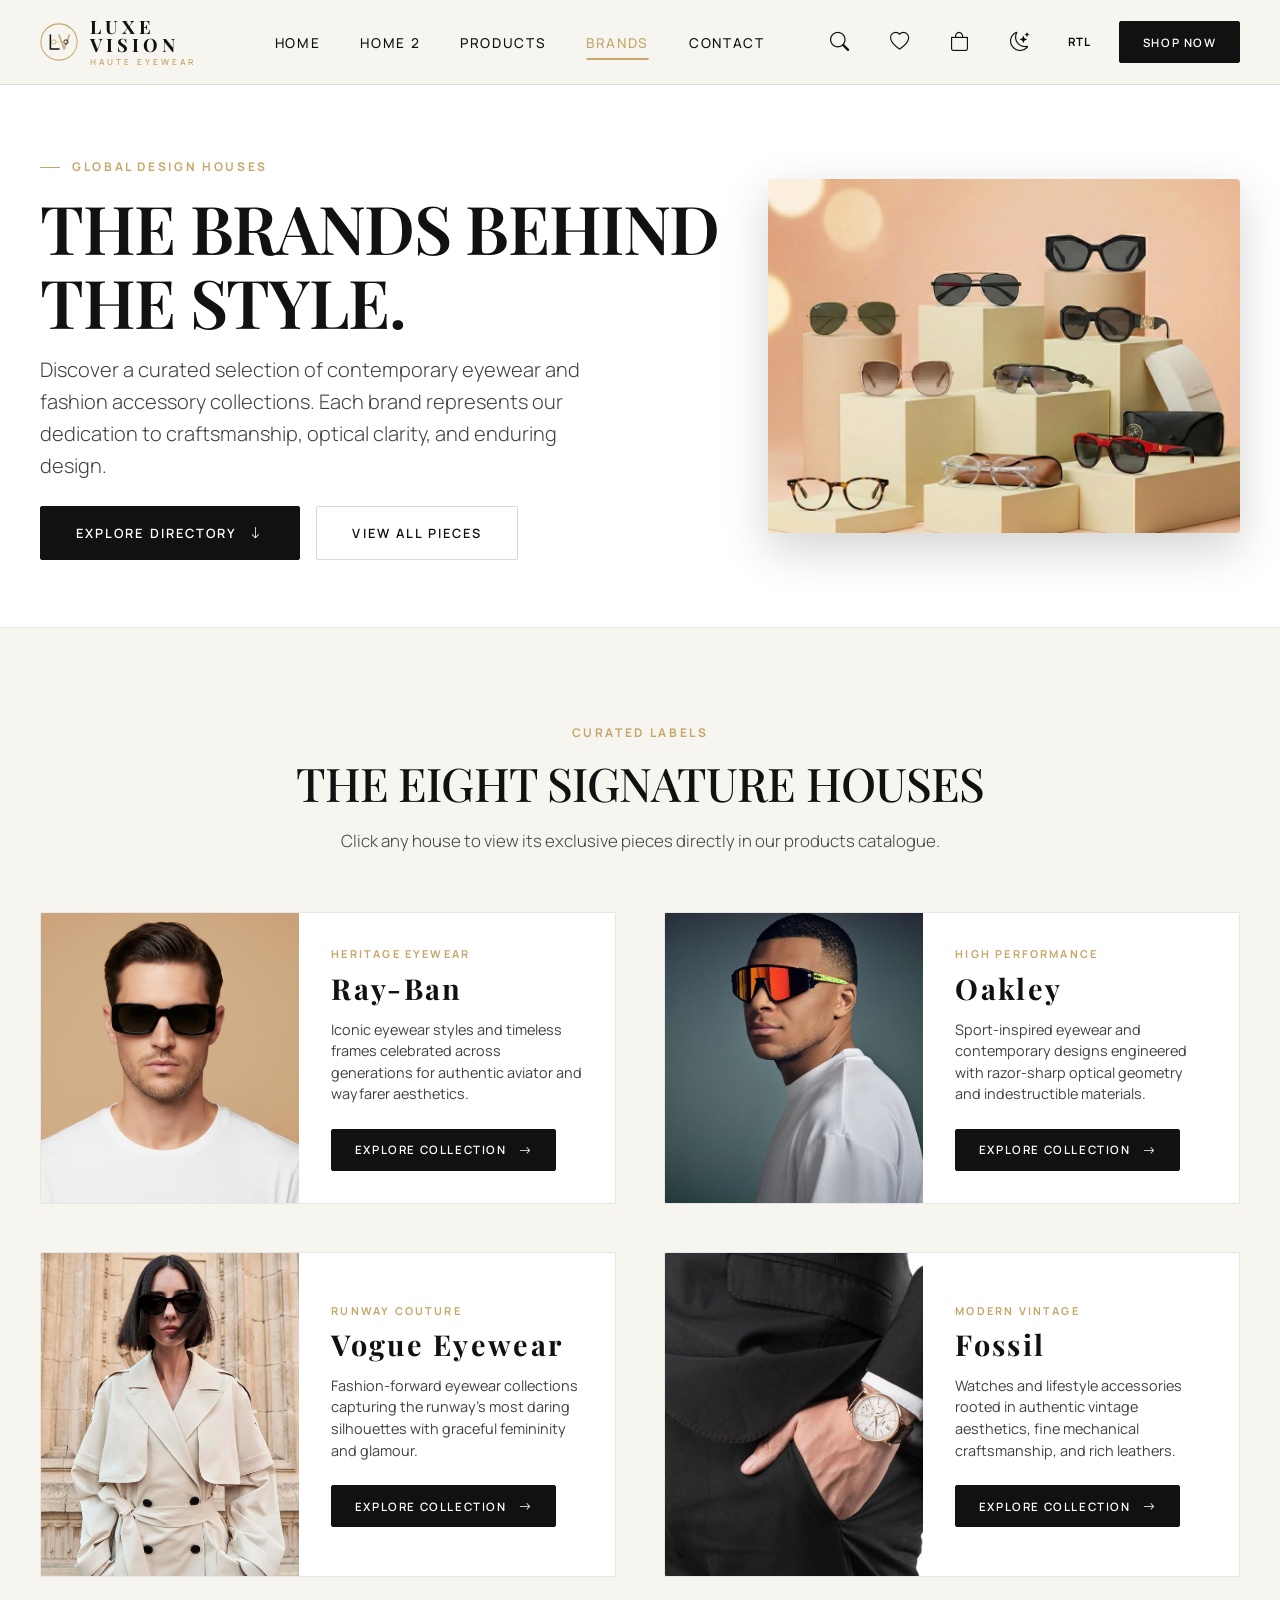
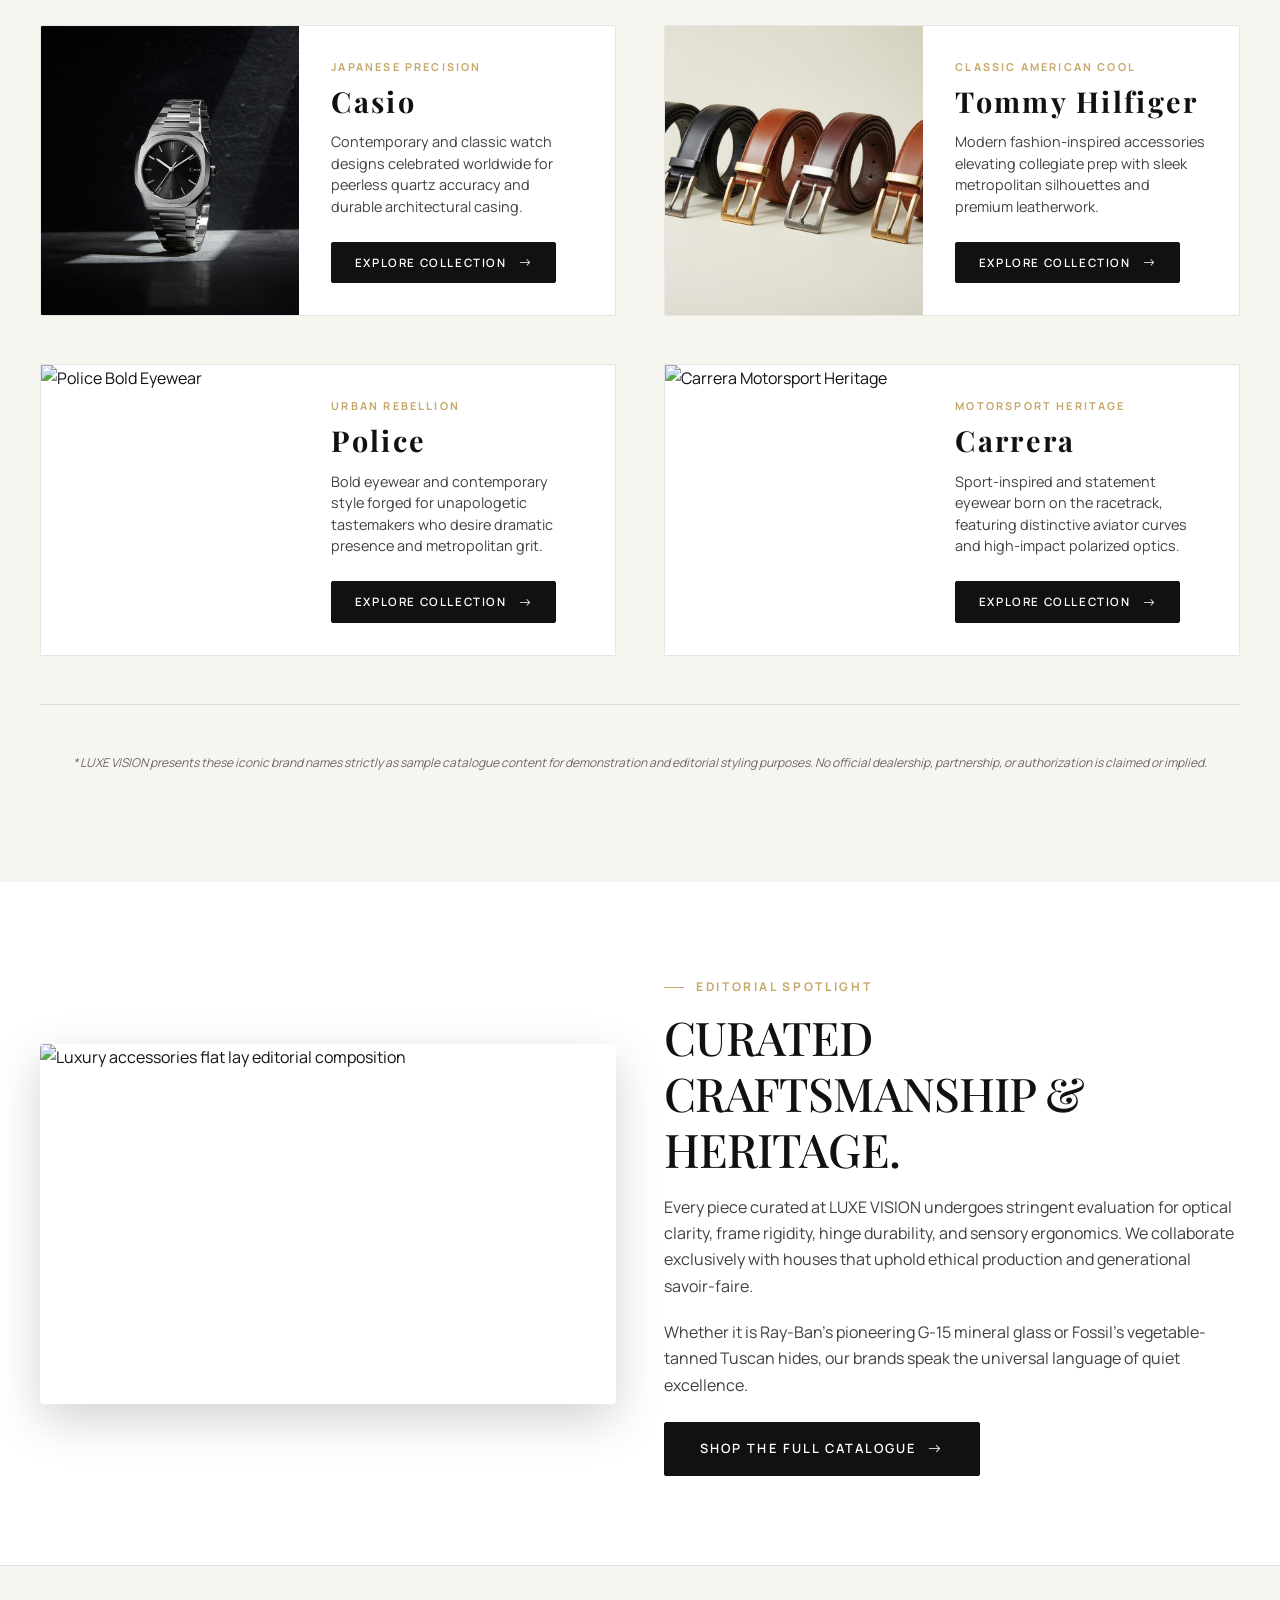
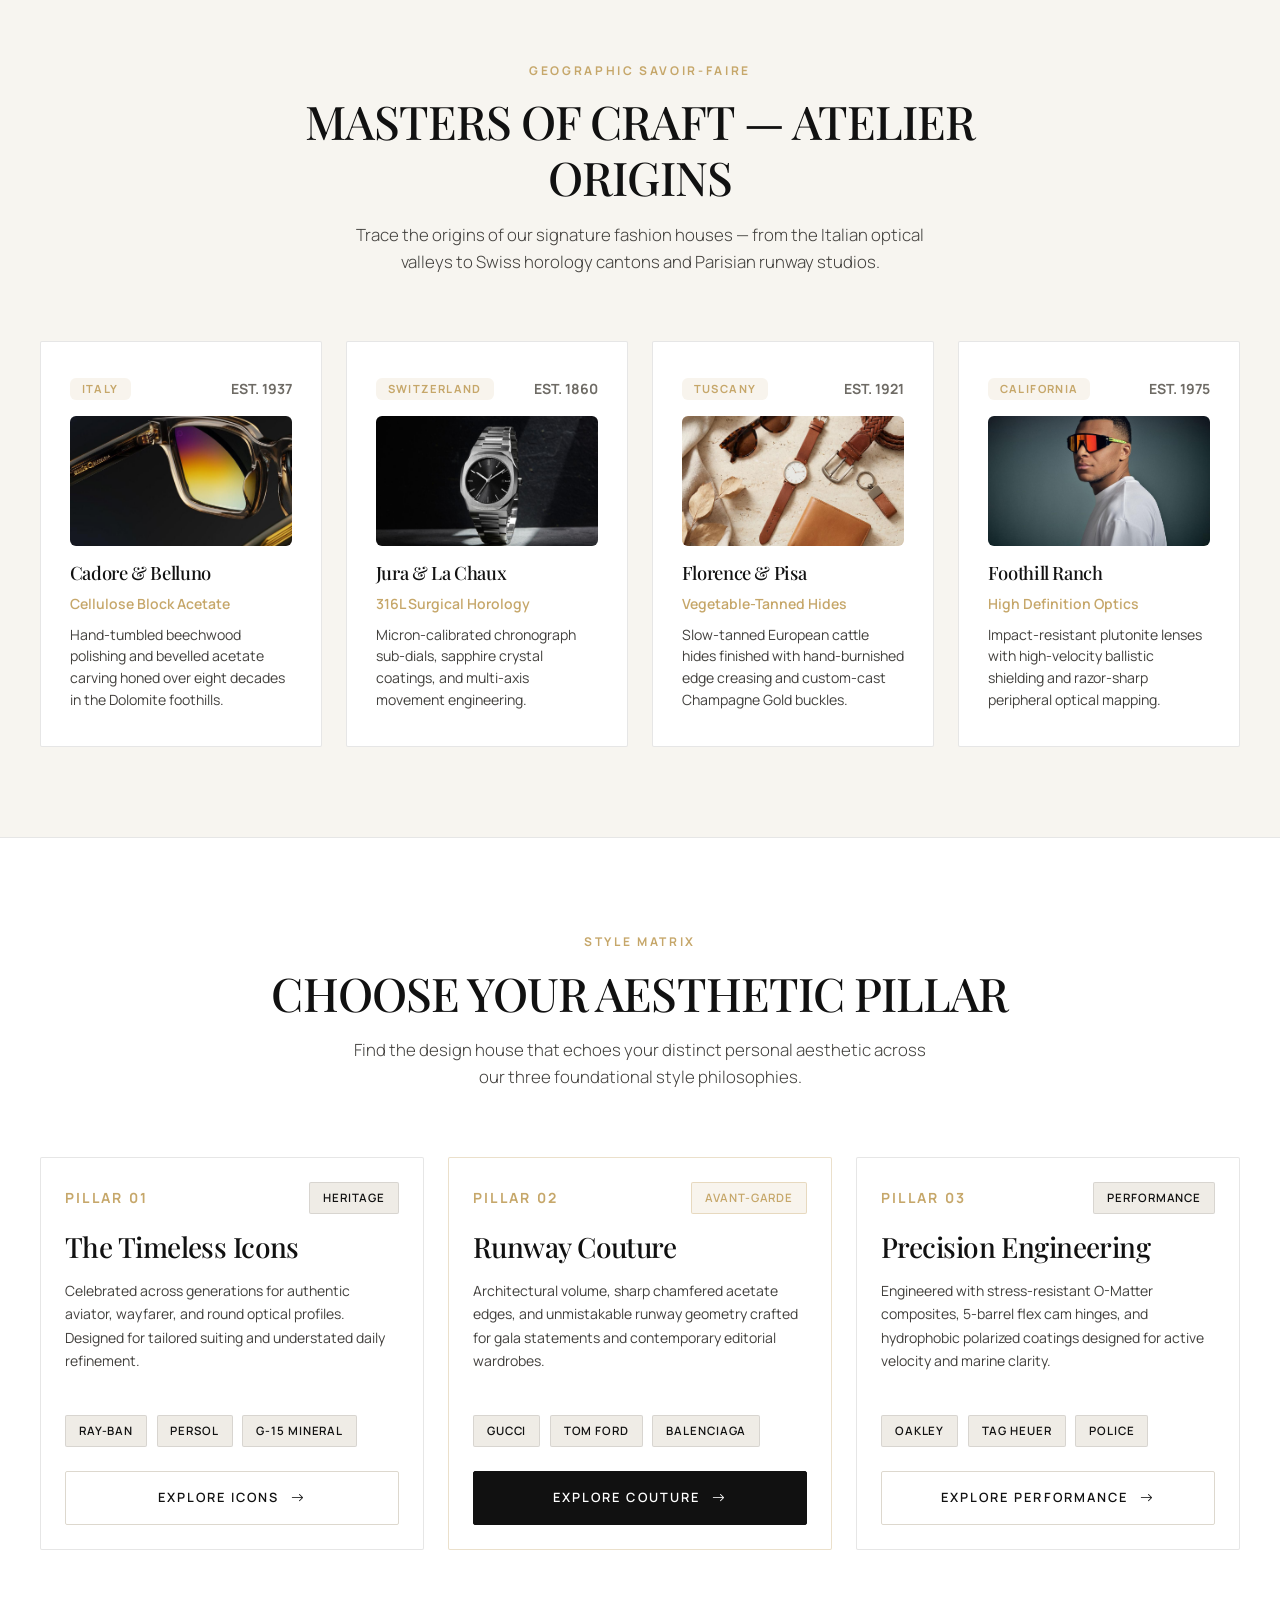
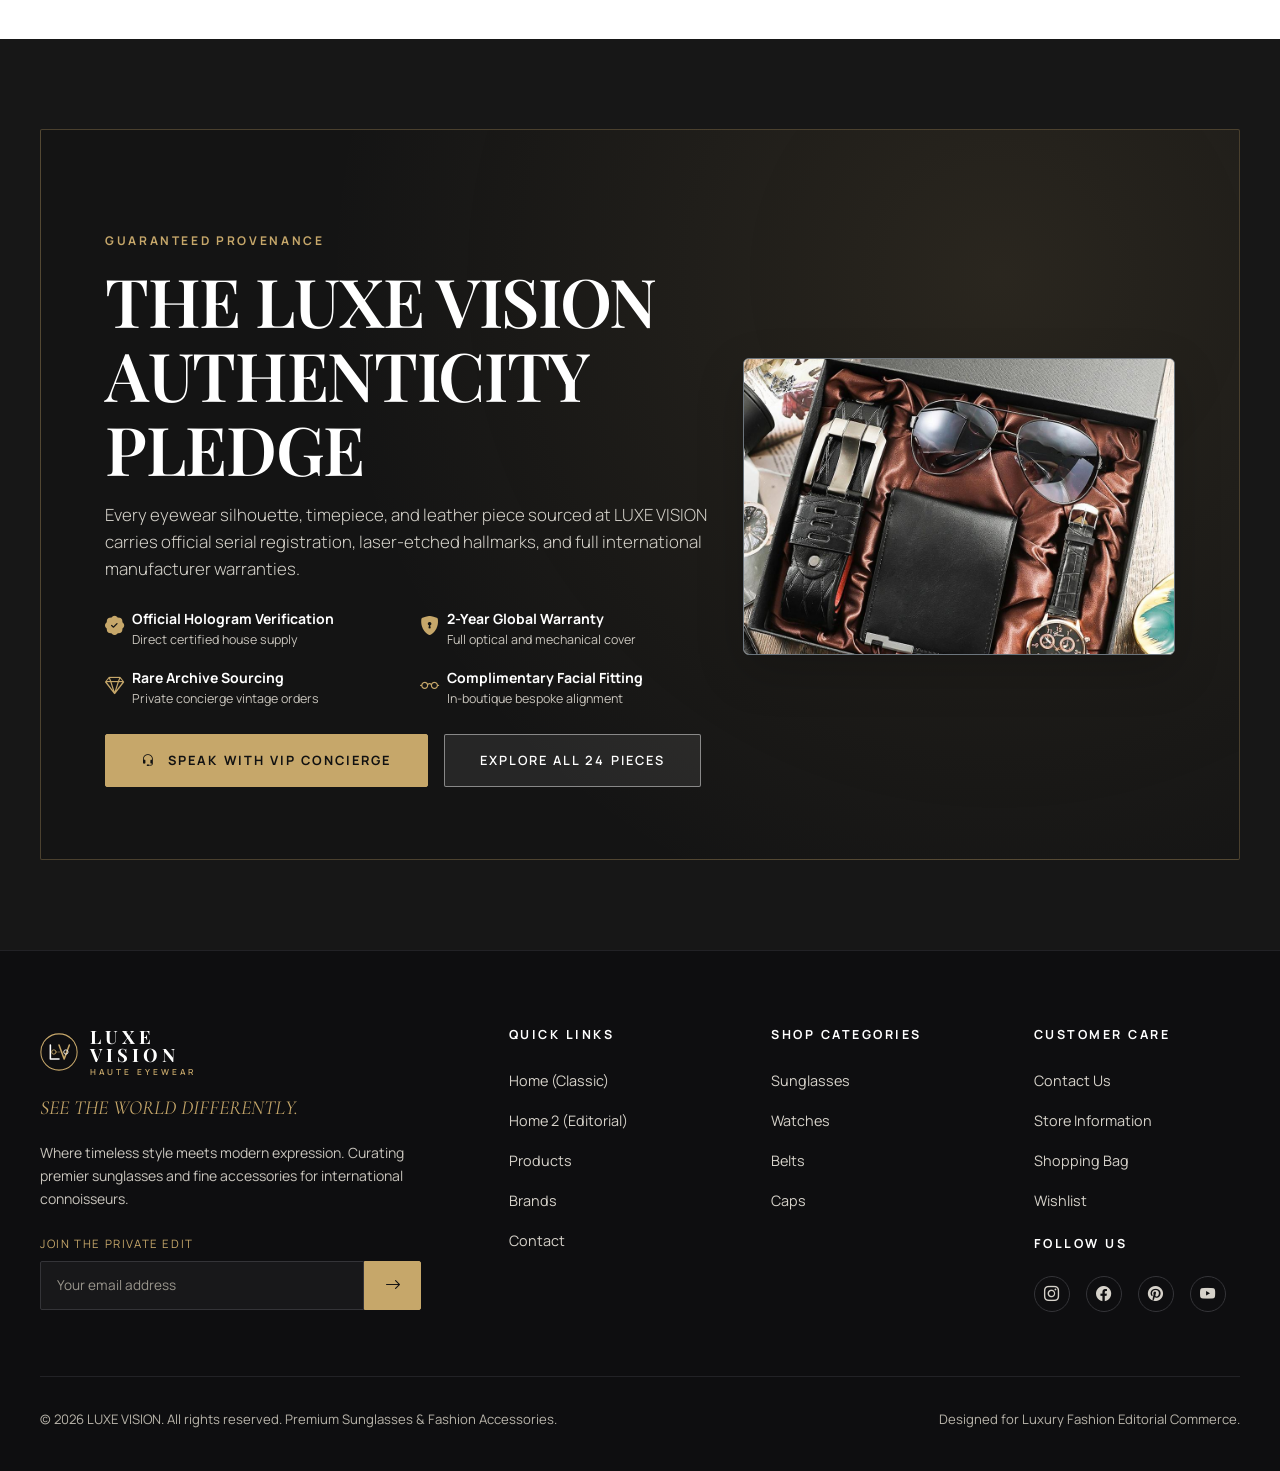
==== brands.html @ 17b4c420 "Initial commit: Luxe Vision Sunglasses & Fashion Accessories Store" ====
<!DOCTYPE html>
<html lang="en" data-theme="light">

<head>
  <meta charset="UTF-8">
  <meta name="viewport" content="width=device-width, initial-scale=1.0">
  <title>Explore Fashion Brands | Luxe Vision</title>
  <meta name="description"
    content="Discover the world's most prestigious eyewear and accessories labels: Ray-Ban, Oakley, Vogue Eyewear, Fossil, Casio, Tommy Hilfiger, Police, and Carrera.">

  <!-- Open Graph Metadata -->
  <meta property="og:title" content="Explore Fashion Brands | Luxe Vision">
  <meta property="og:description"
    content="Discover iconic fashion houses and boutique eyewear designers behind our curated collections.">
  <meta property="og:type" content="website">
  <meta property="og:image"
    content="https://images.unsplash.com/photo-1522335789203-aabd1fc54bc9?auto=format&fit=crop&w=1200&q=80">

  <!-- Bootstrap 5 CDN -->
  <link href="https://cdn.jsdelivr.net/npm/bootstrap@5.3.3/dist/css/bootstrap.min.css" rel="stylesheet">
  <!-- Bootstrap Icons CDN -->
  <link href="https://cdn.jsdelivr.net/npm/bootstrap-icons@1.11.3/font/bootstrap-icons.min.css" rel="stylesheet">

  <!-- Custom Styles -->
  <link rel="stylesheet" href="assets/css/style.css">
</head>

<body>

  <!-- ==========================================================================
       GLOBAL NAVIGATION BAR
       ========================================================================== -->
  <header class="site-header">
    <div class="luxe-container">
      <div class="nav-inner">

        <!-- Brand Logo -->
        <a href="index.html" class="luxe-logo" aria-label="LUXE VISION Homepage">
          <div class="logo-monogram">
            <svg viewBox="0 0 44 44" fill="none" xmlns="http://www.w3.org/2000/svg">
              <circle cx="22" cy="22" r="21" stroke="#C6A76A" stroke-width="1.2" />
              <path d="M12 14V30H22" stroke="currentColor" stroke-width="1.8" stroke-linecap="round"
                stroke-linejoin="round" />
              <path d="M22 14L28 30L34 14" stroke="#C6A76A" stroke-width="1.8" stroke-linecap="round"
                stroke-linejoin="round" />
              <circle cx="16" cy="22" r="2.5" stroke="#C6A76A" stroke-width="1" />
              <circle cx="30" cy="22" r="2.5" stroke="currentColor" stroke-width="1" />
              <path d="M18.5 22H27.5" stroke="#C6A76A" stroke-width="1" stroke-dasharray="1 1" />
            </svg>
          </div>
          <div class="logo-text">
            <span class="logo-title">LUXE VISION</span>
            <span class="logo-subline">HAUTE EYEWEAR</span>
          </div>
        </a>

        <!-- Center Navigation Links -->
        <nav aria-label="Primary Navigation">
          <ul class="nav-links">
            <li><a href="index.html" class="nav-link-item">Home</a></li>
            <li><a href="home-2.html" class="nav-link-item">Home 2</a></li>
            <li><a href="products.html" class="nav-link-item">Products</a></li>
            <li><a href="brands.html" class="nav-link-item active">Brands</a></li>
            <li><a href="contact.html" class="nav-link-item">Contact</a></li>
          </ul>
        </nav>

        <!-- Right Action Icons & CTA -->
        <div class="nav-actions">
          <button class="nav-icon-btn open-search-btn" aria-label="Open Search" title="Search catalog">
            <i class="bi bi-search"></i>
          </button>

          <button class="nav-icon-btn open-wishlist-btn" aria-label="Open Wishlist" title="View Wishlist">
            <i class="bi bi-heart"></i>
            <span class="nav-badge wishlist-badge-count" style="display: none;">0</span>
          </button>

          <button class="nav-icon-btn open-bag-btn" aria-label="Open Shopping Bag" title="View Shopping Bag">
            <i class="bi bi-bag"></i>
            <span class="nav-badge bag-badge-count" style="display: none;">0</span>
          </button>

          <button class="nav-icon-btn theme-toggle-btn" aria-label="Toggle Theme" title="Toggle Light/Dark Theme">
            <i class="bi bi-moon-stars"></i>
          </button>

          <!-- RTL Direction Toggle Button -->
          <button class="nav-icon-btn rtl-toggle-btn" aria-label="Toggle RTL/LTR" title="Switch to RTL">
            <span class="rtl-text">RTL</span>
          </button>

          <a href="products.html" class="btn-luxe btn-luxe-primary btn-luxe-sm nav-cta">Shop Now</a>

          <button class="nav-hamburger-btn" aria-label="Toggle Mobile Menu" title="Menu">
            <i class="bi bi-list"></i>
          </button>
        </div>

      </div>
    </div>
  </header>

  <!-- ==========================================================================
       MOBILE OFF-CANVAS DRAWER
       ========================================================================== -->
  <aside class="mobile-nav-drawer" id="mobileNavDrawer" aria-label="Mobile Navigation">
    <div class="mobile-nav-header">
      <div class="luxe-logo">
        <div class="logo-monogram">
          <svg viewBox="0 0 44 44" fill="none" xmlns="http://www.w3.org/2000/svg">
            <circle cx="22" cy="22" r="21" stroke="#C6A76A" stroke-width="1.2" />
            <path d="M12 14V30H22" stroke="currentColor" stroke-width="1.8" stroke-linecap="round"
              stroke-linejoin="round" />
            <path d="M22 14L28 30L34 14" stroke="#C6A76A" stroke-width="1.8" stroke-linecap="round"
              stroke-linejoin="round" />
            <circle cx="16" cy="22" r="2.5" stroke="#C6A76A" stroke-width="1" />
            <circle cx="30" cy="22" r="2.5" stroke="currentColor" stroke-width="1" />
            <path d="M18.5 22H27.5" stroke="#C6A76A" stroke-width="1" stroke-dasharray="1 1" />
          </svg>
        </div>
        <div class="logo-text">
          <span class="logo-title">LUXE VISION</span>
          <span class="logo-subline">HAUTE EYEWEAR</span>
        </div>
      </div>
      <button class="mobile-nav-close" aria-label="Close Mobile Menu">
        <i class="bi bi-x-lg"></i>
      </button>
    </div>

    <ul class="mobile-nav-list">
      <li><a href="index.html" class="mobile-nav-link">Home (Classic)</a></li>
      <li><a href="home-2.html" class="mobile-nav-link">Home 2 (Editorial)</a></li>
      <li><a href="products.html" class="mobile-nav-link">Products</a></li>
      <li><a href="brands.html" class="mobile-nav-link active">Brands</a></li>
      <li><a href="contact.html" class="mobile-nav-link">Contact</a></li>
    </ul>

    <div class="mobile-nav-footer">
      <div class="mobile-nav-actions">
        <button class="nav-icon-btn open-search-btn" aria-label="Search">
          <i class="bi bi-search"></i>
        </button>
        <button class="nav-icon-btn open-wishlist-btn" aria-label="Wishlist">
          <i class="bi bi-heart"></i>
          <span class="nav-badge wishlist-badge-count" style="display: none;">0</span>
        </button>
        <button class="nav-icon-btn open-bag-btn" aria-label="Bag">
          <i class="bi bi-bag"></i>
          <span class="nav-badge bag-badge-count" style="display: none;">0</span>
        </button>
        <button class="nav-icon-btn theme-toggle-btn" aria-label="Theme">
          <i class="bi bi-moon-stars"></i>
        </button>
        <button class="nav-icon-btn rtl-toggle-btn" aria-label="Toggle RTL/LTR" title="Switch to RTL">
          <span class="rtl-text">RTL</span>
        </button>
      </div>
      <a href="products.html" class="btn-luxe btn-luxe-primary w-100 text-center">Shop The Collection</a>
    </div>
  </aside>

  <!-- ==========================================================================
       EDITORIAL HERO SECTION
       ========================================================================== -->
  <section class="brand-hero-section section-spacer-sm" style="border-bottom: 1px solid var(--border-subtle);">
    <div class="luxe-container">
      <div class="row align-items-center g-5 py-3">
        <div class="col-lg-7">
          <span class="section-eyebrow">GLOBAL DESIGN HOUSES</span>
          <h1 class="h1-editorial mb-3">THE BRANDS BEHIND THE STYLE.</h1>
          <p class="hero-lead mb-4">
            Discover a curated selection of contemporary eyewear and fashion accessory collections. Each brand
            represents our dedication to craftsmanship, optical clarity, and enduring design.
          </p>
          <div class="d-flex flex-wrap gap-3">
            <a href="#brands-directory" class="btn-luxe btn-luxe-primary">
              <span>EXPLORE DIRECTORY</span>
              <i class="bi bi-arrow-down"></i>
            </a>
            <a href="products.html" class="btn-luxe btn-luxe-secondary">
              <span>VIEW ALL PIECES</span>
            </a>
          </div>
        </div>

        <div class="col-lg-5">
          <div class="position-relative rounded-1 overflow-hidden shadow-lg"
            style="aspect-ratio: 4/3; background-color: var(--bg-tertiary);">
            <img src="assets/images/V2XZN1ySH9K8ah1tJ5LrnXibHfy0FxmxUYJhRfbXDeQBrzUIBsbNi3o6SC2YkF7Foi70jN8KAuQlCVzZYIb-sSd8r14hKYQhbJcpBKedi-GmKOSE378wfZiAePXkPbP30lbBG8U4jzbreAa0irhJ3mcKJ5r1ji2RpA7W9qr2b.jpg"
              alt="High fashion portrait showcasing designer eyewear"
              style="width: 100%; height: 100%; object-fit: cover;">
          </div>
        </div>
      </div>
    </div>
  </section>

  <!-- ==========================================================================
       BRAND SHOWCASE DIRECTORY
       ========================================================================== -->
  <main class="section-spacer" id="brands-directory">
    <div class="luxe-container">

      <div class="section-header text-center mx-auto" style="max-width: 780px;">
        <span class="section-eyebrow text-gold d-inline-block" style="padding-left: 0 !important;">CURATED LABELS</span>
        <h2 class="h2-editorial mb-3 text-center">THE EIGHT SIGNATURE HOUSES</h2>
        <p class="section-subtitle mx-auto" style="margin-left: auto; margin-right: auto; max-width: 600px;">
          Click any house to view its exclusive pieces directly in our products catalogue.
        </p>
      </div>

      <div class="brands-directory-grid">

        <!-- Brand 1: Ray-Ban -->
        <article class="brand-detail-card">
          <div class="brand-detail-img">
            <img src="assets/images/zHHHblwI6F1cdL_qODhdqsNgDrVxmsEJsvM60ezTktEHRjE22MUUTJcXW5lwlyDxkUGagxkEHNa6iQhiz9G0Vxj3GSzXa1nIW6MTmUNJ0clGaDk5zpTjH8Bq807kmD1wzo2DvnPp9NbdCYxioT-vm46Ng499AbZcWX026K0H9.jpg"
              alt="Ray-Ban Eyewear Showcase">
          </div>
          <div class="brand-detail-body">
            <div class="brand-detail-tag">HERITAGE EYEWEAR</div>
            <h3 class="brand-detail-title">Ray-Ban</h3>
            <p class="brand-detail-desc">
              Iconic eyewear styles and timeless frames celebrated across generations for authentic aviator and wayfarer
              aesthetics.
            </p>
            <div>
              <a href="products.html?brand=Ray-Ban" class="btn-luxe btn-luxe-primary btn-luxe-sm">
                <span>EXPLORE COLLECTION</span>
                <i class="bi bi-arrow-right"></i>
              </a>
            </div>
          </div>
        </article>

        <!-- Brand 2: Oakley -->
        <article class="brand-detail-card">
          <div class="brand-detail-img">
            <img src="assets/images/PNCykRouiKUBBtQuehZgqjaq1KlClxM4Zwi-uTc7_C7297e17fqCv8aFl0JrsjS4SRS2UyC4hxFaz3-UEXrTFRQbtnyhtla3HBXdaCTwQxYVvTJCJ2pXtUVqoc8DTd9xWxyPwv_djTchZhm1rgOY2-i13tTOsFmEqvR7cvhKT.jpg"
              alt="Oakley Performance Eyewear">
          </div>
          <div class="brand-detail-body">
            <div class="brand-detail-tag">HIGH PERFORMANCE</div>
            <h3 class="brand-detail-title">Oakley</h3>
            <p class="brand-detail-desc">
              Sport-inspired eyewear and contemporary designs engineered with razor-sharp optical geometry and
              indestructible materials.
            </p>
            <div>
              <a href="products.html?brand=Oakley" class="btn-luxe btn-luxe-primary btn-luxe-sm">
                <span>EXPLORE COLLECTION</span>
                <i class="bi bi-arrow-right"></i>
              </a>
            </div>
          </div>
        </article>

        <!-- Brand 3: Vogue Eyewear -->
        <article class="brand-detail-card">
          <div class="brand-detail-img">
            <img src="assets/images/tdcaOAXi9R_C1GlKuCkXDedynZd8Po-iW_DV9ZDhUpOb9daBY3AChnOoqlScbIqxrV31a-NXxEDve2dae3crMiZvptbl5bUXLvun9UdQGo2e6kcimJufNbgzoK9IY9MfpRaM-k7GsNRi_VkYbSBy6ZHhTcIERfCR-RQvPZ61f.jpg"
              alt="Vogue Eyewear Fashion Frames">
          </div>
          <div class="brand-detail-body">
            <div class="brand-detail-tag">RUNWAY COUTURE</div>
            <h3 class="brand-detail-title">Vogue Eyewear</h3>
            <p class="brand-detail-desc">
              Fashion-forward eyewear collections capturing the runway's most daring silhouettes with graceful
              femininity and glamour.
            </p>
            <div>
              <a href="products.html?brand=Vogue%20Eyewear" class="btn-luxe btn-luxe-primary btn-luxe-sm">
                <span>EXPLORE COLLECTION</span>
                <i class="bi bi-arrow-right"></i>
              </a>
            </div>
          </div>
        </article>

        <!-- Brand 4: Fossil -->
        <article class="brand-detail-card">
          <div class="brand-detail-img">
            <img src="assets/images/uCfnhDpR8oLpxtIRxLnRSZEJdpVBM2qplHKuWSqTTeBhe7iigPcNSFe1oNDF6GHM9uNw8FsHTozJnX8SsEo-0Md93rc8o7IDKX2v3aPDr6l040XaBlBZ0Hm9rgCXS7uizZh2NzTEeJLPmrSSdsjdMnrG4wWtW3SXme0-YngxJ.jpg"
              alt="Fossil Horology & Leather">
          </div>
          <div class="brand-detail-body">
            <div class="brand-detail-tag">MODERN VINTAGE</div>
            <h3 class="brand-detail-title">Fossil</h3>
            <p class="brand-detail-desc">
              Watches and lifestyle accessories rooted in authentic vintage aesthetics, fine mechanical craftsmanship,
              and rich leathers.
            </p>
            <div>
              <a href="products.html?brand=Fossil" class="btn-luxe btn-luxe-primary btn-luxe-sm">
                <span>EXPLORE COLLECTION</span>
                <i class="bi bi-arrow-right"></i>
              </a>
            </div>
          </div>
        </article>

        <!-- Brand 5: Casio -->
        <article class="brand-detail-card">
          <div class="brand-detail-img">
            <img src="assets/images/IhZFCfjoqGIL3hPbKy_M9b97VoG0JcB9snSR-2_7ZQjLoV39WPeWIFZL_ERz6gCaZ07wrLc3JqYss9KWN2-fSYI89Q0THGWgmEgGp_xE1jbLRuVvJSiYeGdXHHXu5h7ogGLyGD0gDdaDA6HGYje3xPD7ehzC_MHQZkoG2URjy.jpg"
              alt="Casio Precision Timepieces">
          </div>
          <div class="brand-detail-body">
            <div class="brand-detail-tag">JAPANESE PRECISION</div>
            <h3 class="brand-detail-title">Casio</h3>
            <p class="brand-detail-desc">
              Contemporary and classic watch designs celebrated worldwide for peerless quartz accuracy and durable
              architectural casing.
            </p>
            <div>
              <a href="products.html?brand=Casio" class="btn-luxe btn-luxe-primary btn-luxe-sm">
                <span>EXPLORE COLLECTION</span>
                <i class="bi bi-arrow-right"></i>
              </a>
            </div>
          </div>
        </article>

        <!-- Brand 6: Tommy Hilfiger -->
        <article class="brand-detail-card">
          <div class="brand-detail-img">
            <img src="assets/images/-fdlUbPXs6oBS4I7fDoPCThmptMwCRzw0uzk2lkhO8Ix5b0nOBV9o3lWv_a-MeHaE6eMn0_4xkMxsVPYayUsusJpSM1OvhzgseLiavTJ7zCaAzcZhdbN84179F5ENkx1jz209EdRHeBXLBgXcB49AF0Snxnd5muFJKjOZNqah.jpg"
              alt="Tommy Hilfiger Modern Accessories">
          </div>
          <div class="brand-detail-body">
            <div class="brand-detail-tag">CLASSIC AMERICAN COOL</div>
            <h3 class="brand-detail-title">Tommy Hilfiger</h3>
            <p class="brand-detail-desc">
              Modern fashion-inspired accessories elevating collegiate prep with sleek metropolitan silhouettes and
              premium leatherwork.
            </p>
            <div>
              <a href="products.html?brand=Tommy%20Hilfiger" class="btn-luxe btn-luxe-primary btn-luxe-sm">
                <span>EXPLORE COLLECTION</span>
                <i class="bi bi-arrow-right"></i>
              </a>
            </div>
          </div>
        </article>

        <!-- Brand 7: Police -->
        <article class="brand-detail-card">
          <div class="brand-detail-img">
            <img src="https://images.unsplash.com/photo-1577803645773-f96470509666?auto=format&fit=crop&w=700&q=80"
              alt="Police Bold Eyewear">
          </div>
          <div class="brand-detail-body">
            <div class="brand-detail-tag">URBAN REBELLION</div>
            <h3 class="brand-detail-title">Police</h3>
            <p class="brand-detail-desc">
              Bold eyewear and contemporary style forged for unapologetic tastemakers who desire dramatic presence and
              metropolitan grit.
            </p>
            <div>
              <a href="products.html?brand=Police" class="btn-luxe btn-luxe-primary btn-luxe-sm">
                <span>EXPLORE COLLECTION</span>
                <i class="bi bi-arrow-right"></i>
              </a>
            </div>
          </div>
        </article>

        <!-- Brand 8: Carrera -->
        <article class="brand-detail-card">
          <div class="brand-detail-img">
            <img src="https://images.unsplash.com/photo-1473496169904-658ba7c44d8a?auto=format&fit=crop&w=700&q=80"
              alt="Carrera Motorsport Heritage">
          </div>
          <div class="brand-detail-body">
            <div class="brand-detail-tag">MOTORSPORT HERITAGE</div>
            <h3 class="brand-detail-title">Carrera</h3>
            <p class="brand-detail-desc">
              Sport-inspired and statement eyewear born on the racetrack, featuring distinctive aviator curves and
              high-impact polarized optics.
            </p>
            <div>
              <a href="products.html?brand=Carrera" class="btn-luxe btn-luxe-primary btn-luxe-sm">
                <span>EXPLORE COLLECTION</span>
                <i class="bi bi-arrow-right"></i>
              </a>
            </div>
          </div>
        </article>

      </div>

      <!-- Ethical catalogue disclaimer -->
      <div class="text-center mt-5 pt-3 border-top" style="border-color: var(--border-subtle) !important;">
        <p class="disclaimer-note">
          * LUXE VISION presents these iconic brand names strictly as sample catalogue content for demonstration and
          editorial styling purposes. No official dealership, partnership, or authorization is claimed or implied.
        </p>
      </div>

    </div>
  </main>

  <!-- ==========================================================================
       FEATURED BRAND CAMPAIGN SPOTLIGHT
       ========================================================================== -->
  <section class="section-spacer" style="background-color: var(--bg-secondary);">
    <div class="luxe-container">
      <div class="row align-items-center g-5">

        <div class="col-lg-6">
          <div class="position-relative rounded-1 overflow-hidden shadow-lg" style="aspect-ratio: 16/10;">
            <img src="https://images.unsplash.com/photo-1492707892479-7bc8d5a4ee93?auto=format&fit=crop&w=1000&q=80"
              alt="Luxury accessories flat lay editorial composition"
              style="width: 100%; height: 100%; object-fit: cover;">
          </div>
        </div>

        <div class="col-lg-6">
          <span class="section-eyebrow">EDITORIAL SPOTLIGHT</span>
          <h2 class="h2-editorial mb-3">CURATED CRAFTSMANSHIP & HERITAGE.</h2>
          <p>
            Every piece curated at LUXE VISION undergoes stringent evaluation for optical clarity, frame rigidity, hinge
            durability, and sensory ergonomics. We collaborate exclusively with houses that uphold ethical production
            and generational savoir-faire.
          </p>
          <p>
            Whether it is Ray-Ban's pioneering G-15 mineral glass or Fossil's vegetable-tanned Tuscan hides, our brands
            speak the universal language of quiet excellence.
          </p>
          <div class="mt-4">
            <a href="products.html" class="btn-luxe btn-luxe-primary">
              <span>SHOP THE FULL CATALOGUE</span>
              <i class="bi bi-arrow-right"></i>
            </a>
          </div>
        </div>

      </div>
    </div>
  </section>

  <!-- ==========================================================================
       SECTION 3: ATELIER ORIGINS & GEOGRAPHIC SAVOIR-FAIRE
       ========================================================================== -->
  <section class="section-spacer" style="border-top: 1px solid var(--border-subtle); background-color: var(--bg-primary);">
    <div class="luxe-container">
      
      <div class="section-header text-center mx-auto" style="max-width: 780px;">
        <span class="section-eyebrow text-gold d-inline-block" style="padding-left: 0 !important;">GEOGRAPHIC SAVOIR-FAIRE</span>
        <h2 class="h2-editorial mb-3 text-center">MASTERS OF CRAFT — ATELIER ORIGINS</h2>
        <p class="section-subtitle mx-auto" style="margin-left: auto; margin-right: auto; max-width: 620px;">
          Trace the origins of our signature fashion houses — from the Italian optical valleys to Swiss horology cantons and Parisian runway studios.
        </p>
      </div>

      <div class="row g-4 pt-2">
        
        <!-- Region 1 -->
        <div class="col-sm-6 col-lg-3">
          <div class="craft-pillar-card d-flex flex-column h-100">
            <div class="d-flex align-items-center justify-content-between mb-3">
              <span class="badge" style="background-color: var(--accent-gold-soft); color: var(--accent-gold); font-size: 0.7rem; letter-spacing: 0.12em; text-transform: uppercase; font-weight: 700; padding: 0.35rem 0.75rem;">ITALY</span>
              <span class="small text-muted fw-bold">EST. 1937</span>
            </div>
            <div class="mb-3 rounded overflow-hidden" style="height: 130px; background-color: var(--bg-tertiary);">
              <img src="assets/images/cZ_R0JsXAwuFjIxNyCpJrNSMvY_2sxC0toAureuLaL_93H-rz6_L97_i1m6A_8thb8fWI6KuZtxBIDsWPBISHsrSmOki5AjTytR18d11C2edfBsN6I9b_5xV34K4oAmg2kxEZxLQAT-95p621QW3HEFNIDLTTLaFVUDqUB6vo.jpg" alt="Cadore Valley Optical Polish" style="width: 100%; height: 100%; object-fit: cover;">
            </div>
            <h3 style="font-size: 1.15rem; margin-bottom: 0.5rem;">Cadore & Belluno</h3>
            <div class="small fw-semibold text-gold mb-2">Cellulose Block Acetate</div>
            <p class="small text-secondary mb-0 flex-grow-1">
              Hand-tumbled beechwood polishing and bevelled acetate carving honed over eight decades in the Dolomite foothills.
            </p>
          </div>
        </div>

        <!-- Region 2 -->
        <div class="col-sm-6 col-lg-3">
          <div class="craft-pillar-card d-flex flex-column h-100">
            <div class="d-flex align-items-center justify-content-between mb-3">
              <span class="badge" style="background-color: var(--accent-gold-soft); color: var(--accent-gold); font-size: 0.7rem; letter-spacing: 0.12em; text-transform: uppercase; font-weight: 700; padding: 0.35rem 0.75rem;">SWITZERLAND</span>
              <span class="small text-muted fw-bold">EST. 1860</span>
            </div>
            <div class="mb-3 rounded overflow-hidden" style="height: 130px; background-color: var(--bg-tertiary);">
              <img src="assets/images/IhZFCfjoqGIL3hPbKy_M9b97VoG0JcB9snSR-2_7ZQjLoV39WPeWIFZL_ERz6gCaZ07wrLc3JqYss9KWN2-fSYI89Q0THGWgmEgGp_xE1jbLRuVvJSiYeGdXHHXu5h7ogGLyGD0gDdaDA6HGYje3xPD7ehzC_MHQZkoG2URjy.jpg" alt="Swiss Horology Precision" style="width: 100%; height: 100%; object-fit: cover;">
            </div>
            <h3 style="font-size: 1.15rem; margin-bottom: 0.5rem;">Jura & La Chaux</h3>
            <div class="small fw-semibold text-gold mb-2">316L Surgical Horology</div>
            <p class="small text-secondary mb-0 flex-grow-1">
              Micron-calibrated chronograph sub-dials, sapphire crystal coatings, and multi-axis movement engineering.
            </p>
          </div>
        </div>

        <!-- Region 3 -->
        <div class="col-sm-6 col-lg-3">
          <div class="craft-pillar-card d-flex flex-column h-100">
            <div class="d-flex align-items-center justify-content-between mb-3">
              <span class="badge" style="background-color: var(--accent-gold-soft); color: var(--accent-gold); font-size: 0.7rem; letter-spacing: 0.12em; text-transform: uppercase; font-weight: 700; padding: 0.35rem 0.75rem;">TUSCANY</span>
              <span class="small text-muted fw-bold">EST. 1921</span>
            </div>
            <div class="mb-3 rounded overflow-hidden" style="height: 130px; background-color: var(--bg-tertiary);">
              <img src="assets/images/SiObDTCjgStGCXQdIjXbSY8t92ZGhDIfDoKw8YH-AoomyBtCMevKaOHja-icFPC55wssumZMcJy7JPBHjNt9qA7EtGxoCCfdVAfX3OTkWJ2fn0JjQjoAW9JdIYuXUxTKsJPz69c8cgunTBGQYetK3eF8cPsnbHZhP6aYCk49U.jpg" alt="Tuscan Full Grain Leather" style="width: 100%; height: 100%; object-fit: cover;">
            </div>
            <h3 style="font-size: 1.15rem; margin-bottom: 0.5rem;">Florence & Pisa</h3>
            <div class="small fw-semibold text-gold mb-2">Vegetable-Tanned Hides</div>
            <p class="small text-secondary mb-0 flex-grow-1">
              Slow-tanned European cattle hides finished with hand-burnished edge creasing and custom-cast Champagne Gold buckles.
            </p>
          </div>
        </div>

        <!-- Region 4 -->
        <div class="col-sm-6 col-lg-3">
          <div class="craft-pillar-card d-flex flex-column h-100">
            <div class="d-flex align-items-center justify-content-between mb-3">
              <span class="badge" style="background-color: var(--accent-gold-soft); color: var(--accent-gold); font-size: 0.7rem; letter-spacing: 0.12em; text-transform: uppercase; font-weight: 700; padding: 0.35rem 0.75rem;">CALIFORNIA</span>
              <span class="small text-muted fw-bold">EST. 1975</span>
            </div>
            <div class="mb-3 rounded overflow-hidden" style="height: 130px; background-color: var(--bg-tertiary);">
              <img src="assets/images/PNCykRouiKUBBtQuehZgqjaq1KlClxM4Zwi-uTc7_C7297e17fqCv8aFl0JrsjS4SRS2UyC4hxFaz3-UEXrTFRQbtnyhtla3HBXdaCTwQxYVvTJCJ2pXtUVqoc8DTd9xWxyPwv_djTchZhm1rgOY2-i13tTOsFmEqvR7cvhKT.jpg" alt="Foothill Ranch Optics" style="width: 100%; height: 100%; object-fit: cover;">
            </div>
            <h3 style="font-size: 1.15rem; margin-bottom: 0.5rem;">Foothill Ranch</h3>
            <div class="small fw-semibold text-gold mb-2">High Definition Optics</div>
            <p class="small text-secondary mb-0 flex-grow-1">
              Impact-resistant plutonite lenses with high-velocity ballistic shielding and razor-sharp peripheral optical mapping.
            </p>
          </div>
        </div>

      </div>

    </div>
  </section>

  <!-- ==========================================================================
       SECTION 4: AESTHETIC PILLARS (3-COLUMN BALANCED MATRIX)
       ========================================================================== -->
  <section class="section-spacer" style="background-color: var(--bg-secondary); border-top: 1px solid var(--border-subtle);">
    <div class="luxe-container">

      <div class="section-header text-center mx-auto" style="max-width: 780px;">
        <span class="section-eyebrow text-gold d-inline-block" style="padding-left: 0 !important;">STYLE MATRIX</span>
        <h2 class="h2-editorial mb-3 text-center">CHOOSE YOUR AESTHETIC PILLAR</h2>
        <p class="section-subtitle mx-auto" style="margin-left: auto; margin-right: auto; max-width: 600px;">
          Find the design house that echoes your distinct personal aesthetic across our three foundational style philosophies.
        </p>
      </div>

      <div class="row g-4 pt-2">
        
        <!-- Pillar 1 -->
        <div class="col-md-4">
          <div class="capsule-card d-flex flex-column h-100 p-4">
            <div class="d-flex align-items-center justify-content-between mb-3">
              <span class="small text-uppercase fw-bold text-gold" style="letter-spacing: 0.16em;">PILLAR 01</span>
              <span class="spec-pill mb-0">HERITAGE</span>
            </div>
            <h3 class="h3 mb-3">The Timeless Icons</h3>
            <p class="text-secondary small mb-4 flex-grow-1">
              Celebrated across generations for authentic aviator, wayfarer, and round optical profiles. Designed for tailored suiting and understated daily refinement.
            </p>
            <div class="spec-pill-group mb-4">
              <span class="spec-pill">Ray-Ban</span>
              <span class="spec-pill">Persol</span>
              <span class="spec-pill">G-15 Mineral</span>
            </div>
            <a href="products.html?brand=Ray-Ban" class="btn-luxe btn-luxe-secondary w-100 text-center">
              <span>EXPLORE ICONS</span>
              <i class="bi bi-arrow-right"></i>
            </a>
          </div>
        </div>

        <!-- Pillar 2 -->
        <div class="col-md-4">
          <div class="capsule-card d-flex flex-column h-100 p-4" style="border-color: var(--accent-gold-border);">
            <div class="d-flex align-items-center justify-content-between mb-3">
              <span class="small text-uppercase fw-bold text-gold" style="letter-spacing: 0.16em;">PILLAR 02</span>
              <span class="spec-pill mb-0" style="background-color: var(--accent-gold-soft); border-color: var(--accent-gold-border); color: var(--accent-gold);">AVANT-GARDE</span>
            </div>
            <h3 class="h3 mb-3">Runway Couture</h3>
            <p class="text-secondary small mb-4 flex-grow-1">
              Architectural volume, sharp chamfered acetate edges, and unmistakable runway geometry crafted for gala statements and contemporary editorial wardrobes.
            </p>
            <div class="spec-pill-group mb-4">
              <span class="spec-pill">Gucci</span>
              <span class="spec-pill">Tom Ford</span>
              <span class="spec-pill">Balenciaga</span>
            </div>
            <a href="products.html?category=sunglasses" class="btn-luxe btn-luxe-primary w-100 text-center">
              <span>EXPLORE COUTURE</span>
              <i class="bi bi-arrow-right"></i>
            </a>
          </div>
        </div>

        <!-- Pillar 3 -->
        <div class="col-md-4">
          <div class="capsule-card d-flex flex-column h-100 p-4">
            <div class="d-flex align-items-center justify-content-between mb-3">
              <span class="small text-uppercase fw-bold text-gold" style="letter-spacing: 0.16em;">PILLAR 03</span>
              <span class="spec-pill mb-0">PERFORMANCE</span>
            </div>
            <h3 class="h3 mb-3">Precision Engineering</h3>
            <p class="text-secondary small mb-4 flex-grow-1">
              Engineered with stress-resistant O-Matter composites, 5-barrel flex cam hinges, and hydrophobic polarized coatings designed for active velocity and marine clarity.
            </p>
            <div class="spec-pill-group mb-4">
              <span class="spec-pill">Oakley</span>
              <span class="spec-pill">Tag Heuer</span>
              <span class="spec-pill">Police</span>
            </div>
            <a href="products.html?brand=Oakley" class="btn-luxe btn-luxe-secondary w-100 text-center">
              <span>EXPLORE PERFORMANCE</span>
              <i class="bi bi-arrow-right"></i>
            </a>
          </div>
        </div>

      </div>

    </div>
  </section>

  <!-- ==========================================================================
       SECTION 5: THE LUXE VISION AUTHENTICITY PLEDGE & CONCIERGE
       ========================================================================== -->
  <section class="vip-concierge-section position-relative overflow-hidden">
    <div class="luxe-container">
      <div class="vip-concierge-inner text-center position-relative overflow-hidden">

        <div class="row align-items-center g-4 my-2">
          
          <div class="col-lg-7 text-lg-start">
            <span class="section-eyebrow text-gold d-inline-block" style="color: var(--accent-gold); padding-left: 0 !important;">GUARANTEED PROVENANCE</span>
            <h2 class="h1-editorial text-white mb-3">THE LUXE VISION AUTHENTICITY PLEDGE</h2>
            <p class="mb-4" style="color: #D5D2CA; font-weight: 300; font-size: 1.05rem; line-height: 1.6;">
              Every eyewear silhouette, timepiece, and leather piece sourced at LUXE VISION carries official serial registration, laser-etched hallmarks, and full international manufacturer warranties.
            </p>

            <!-- 4 Proof Points Grid -->
            <div class="row g-3 text-start mb-4">
              <div class="col-sm-6">
                <div class="d-flex align-items-start gap-2">
                  <i class="bi bi-patch-check-fill text-gold mt-1" style="font-size: 1.2rem;"></i>
                  <div>
                    <div class="text-white fw-bold small">Official Hologram Verification</div>
                    <div class="small text-muted" style="font-size: 0.78rem;">Direct certified house supply</div>
                  </div>
                </div>
              </div>
              <div class="col-sm-6">
                <div class="d-flex align-items-start gap-2">
                  <i class="bi bi-shield-lock-fill text-gold mt-1" style="font-size: 1.2rem;"></i>
                  <div>
                    <div class="text-white fw-bold small">2-Year Global Warranty</div>
                    <div class="small text-muted" style="font-size: 0.78rem;">Full optical and mechanical cover</div>
                  </div>
                </div>
              </div>
              <div class="col-sm-6">
                <div class="d-flex align-items-start gap-2">
                  <i class="bi bi-gem text-gold mt-1" style="font-size: 1.2rem;"></i>
                  <div>
                    <div class="text-white fw-bold small">Rare Archive Sourcing</div>
                    <div class="small text-muted" style="font-size: 0.78rem;">Private concierge vintage orders</div>
                  </div>
                </div>
              </div>
              <div class="col-sm-6">
                <div class="d-flex align-items-start gap-2">
                  <i class="bi bi-eyeglasses text-gold mt-1" style="font-size: 1.2rem;"></i>
                  <div>
                    <div class="text-white fw-bold small">Complimentary Facial Fitting</div>
                    <div class="small text-muted" style="font-size: 0.78rem;">In-boutique bespoke alignment</div>
                  </div>
                </div>
              </div>
            </div>

            <div class="d-flex flex-wrap gap-3">
              <a href="contact.html" class="btn-luxe btn-luxe-gold">
                <i class="bi bi-headset"></i>
                <span>SPEAK WITH VIP CONCIERGE</span>
              </a>
              <a href="products.html" class="btn-luxe btn-luxe-secondary" style="border-color: rgba(247, 245, 240, 0.4); color: #F7F5F0;">
                <span>EXPLORE ALL 24 PIECES</span>
              </a>
            </div>
          </div>

          <div class="col-lg-5">
            <div class="rounded-2 overflow-hidden border border-secondary shadow-lg" style="aspect-ratio: 16/11; background-color: var(--bg-tertiary);">
              <img src="assets/images/plxJvrAF_zlzKN3Q6ZY2d_jZrW1QMI0mx9xBcVhZ4PRWdL0hBpBhJbXN_fFjpIu65bsLscIBjsFaB3UVAixyOzwQ-xOKUI6PoaOuaOJYmaE_NfR8kPLa95QZBQVA9la-fvyog1QR3ySr-ZPVGTxwqBrHtQezrfDr7JMCEToG-.jpg" 
                   alt="LUXE VISION Official Certificate of Authenticity & Hard Shell Presentation Case" 
                   style="width: 100%; height: 100%; object-fit: cover;">
            </div>
          </div>

        </div>

      </div>
    </div>
  </section>

  <!-- ==========================================================================
       FOOTER
       ========================================================================== -->
  <footer class="site-footer">
    <div class="luxe-container">
      <div class="footer-top-grid">

        <!-- Brand Info Col -->
        <div class="footer-brand-col">
          <a href="index.html" class="luxe-logo">
            <div class="logo-monogram">
              <svg viewBox="0 0 44 44" fill="none" xmlns="http://www.w3.org/2000/svg">
                <circle cx="22" cy="22" r="21" stroke="#C6A76A" stroke-width="1.2" />
                <path d="M12 14V30H22" stroke="#FFFFFF" stroke-width="1.8" stroke-linecap="round"
                  stroke-linejoin="round" />
                <path d="M22 14L28 30L34 14" stroke="#C6A76A" stroke-width="1.8" stroke-linecap="round"
                  stroke-linejoin="round" />
                <circle cx="16" cy="22" r="2.5" stroke="#C6A76A" stroke-width="1" />
                <circle cx="30" cy="22" r="2.5" stroke="#FFFFFF" stroke-width="1" />
                <path d="M18.5 22H27.5" stroke="#C6A76A" stroke-width="1" stroke-dasharray="1 1" />
              </svg>
            </div>
            <div class="logo-text">
              <span class="logo-title text-white">LUXE VISION</span>
              <span class="logo-subline">HAUTE EYEWEAR</span>
            </div>
          </a>

          <div class="footer-tagline">SEE THE WORLD DIFFERENTLY.</div>
          <p class="small text-muted" style="max-width: 380px;">
            Where timeless style meets modern expression. Curating premier sunglasses and fine accessories for
            international connoisseurs.
          </p>

          <div class="newsletter-form-box">
            <div class="small text-uppercase mb-2"
              style="font-size: 0.72rem; letter-spacing: 0.14em; color: var(--accent-gold);">
              JOIN THE PRIVATE EDIT
            </div>
            <form class="newsletter-form">
              <div class="newsletter-input-group">
                <input type="email" class="newsletter-input" placeholder="Your email address" required
                  aria-label="Email address for newsletter">
                <button type="submit" class="newsletter-submit-btn" aria-label="Subscribe">
                  <i class="bi bi-arrow-right"></i>
                </button>
              </div>
            </form>
          </div>
        </div>

        <!-- Quick Links -->
        <div>
          <h4 class="footer-col-title">QUICK LINKS</h4>
          <ul class="footer-links-list">
            <li><a href="index.html" class="footer-link">Home (Classic)</a></li>
            <li><a href="home-2.html" class="footer-link">Home 2 (Editorial)</a></li>
            <li><a href="products.html" class="footer-link">Products</a></li>
            <li><a href="brands.html" class="footer-link">Brands</a></li>
            <li><a href="contact.html" class="footer-link">Contact</a></li>
          </ul>
        </div>

        <!-- Shop Categories -->
        <div>
          <h4 class="footer-col-title">SHOP CATEGORIES</h4>
          <ul class="footer-links-list">
            <li><a href="products.html?category=sunglasses" class="footer-link">Sunglasses</a></li>
            <li><a href="products.html?category=watches" class="footer-link">Watches</a></li>
            <li><a href="products.html?category=belts" class="footer-link">Belts</a></li>
            <li><a href="products.html?category=caps" class="footer-link">Caps</a></li>
          </ul>
        </div>

        <!-- Customer Support -->
        <div>
          <h4 class="footer-col-title">CUSTOMER CARE</h4>
          <ul class="footer-links-list">
            <li><a href="contact.html" class="footer-link">Contact Us</a></li>
            <li><a href="contact.html#store-info" class="footer-link">Store Information</a></li>
            <li><a href="javascript:void(0)" class="footer-link open-bag-btn">Shopping Bag</a></li>
            <li><a href="javascript:void(0)" class="footer-link open-wishlist-btn">Wishlist</a></li>
          </ul>

          <div class="mt-4">
            <h4 class="footer-col-title" style="margin-bottom: 0.8rem;">FOLLOW US</h4>
            <div class="footer-social-row">
              <a href="#" class="social-icon-circle" aria-label="Instagram"><i class="bi bi-instagram"></i></a>
              <a href="#" class="social-icon-circle" aria-label="Facebook"><i class="bi bi-facebook"></i></a>
              <a href="#" class="social-icon-circle" aria-label="Pinterest"><i class="bi bi-pinterest"></i></a>
              <a href="#" class="social-icon-circle" aria-label="YouTube"><i class="bi bi-youtube"></i></a>
            </div>
          </div>
        </div>

      </div>

      <div class="footer-bottom-bar">
        <div>
          &copy; 2026 LUXE VISION. All rights reserved. Premium Sunglasses & Fashion Accessories.
        </div>
        <div>
          Designed for Luxury Fashion Editorial Commerce.
        </div>
      </div>
    </div>
  </footer>

  <!-- ==========================================================================
       SIDE DRAWERS, MODALS & GLOBAL OVERLAYS
       ========================================================================== -->

  <div class="backdrop-overlay" id="backdropOverlay"></div>

  <!-- Shopping Bag Side Drawer -->
  <aside class="side-drawer" id="bagDrawer" aria-label="Shopping Bag">
    <div class="drawer-header">
      <h3 class="font-heading">Shopping Bag</h3>
      <button class="drawer-close-btn close-bag-btn" aria-label="Close bag">
        <i class="bi bi-x-lg"></i>
      </button>
    </div>
    <div class="drawer-body" id="bagDrawerBody"></div>
    <div class="drawer-footer" id="bagDrawerFooter">
      <div class="drawer-summary-row">
        <span>Subtotal</span>
        <span id="bagSubtotal">₹0</span>
      </div>
      <div class="drawer-summary-row small text-muted">
        <span>Shipping & Insurance</span>
        <span class="text-success">Complimentary</span>
      </div>
      <div class="drawer-summary-row drawer-summary-total">
        <span>Estimated Total</span>
        <span id="bagTotal">₹0</span>
      </div>
      <button class="btn-luxe btn-luxe-primary w-100 mt-3"
        onclick="showToast('Frontend Demo Experience: Checkout not connected to live payments.', 'bi-info-circle')">
        PROCEED TO CHECKOUT
      </button>
      <div class="demo-notice">
        Demo store experience • No real payment processed
      </div>
    </div>
  </aside>

  <!-- Wishlist Side Drawer -->
  <aside class="side-drawer" id="wishlistDrawer" aria-label="Wishlist">
    <div class="drawer-header">
      <h3 class="font-heading">My Wishlist</h3>
      <button class="drawer-close-btn close-wishlist-btn" aria-label="Close wishlist">
        <i class="bi bi-x-lg"></i>
      </button>
    </div>
    <div class="drawer-body" id="wishlistDrawerBody"></div>
  </aside>

  <!-- Search Overlay -->
  <div class="search-overlay" id="searchOverlay" aria-label="Search Overlay">
    <div class="search-overlay-inner">
      <div class="search-overlay-header">
        <button class="search-close-btn" aria-label="Close search">
          <i class="bi bi-x-lg"></i>
        </button>
      </div>
      <div class="search-input-large-wrap">
        <i class="bi bi-search search-input-large-icon"></i>
        <input type="text" id="searchLargeInput" class="search-input-large"
          placeholder="Search by name, category, or brand..." autocomplete="off">
      </div>
      <div class="search-live-results" id="searchLiveResults"></div>
    </div>
  </div>

  <!-- Quick View Modal -->
  <div class="modal fade" id="quickViewModal" tabindex="-1" aria-hidden="true">
    <div class="modal-dialog modal-dialog-centered quick-view-dialog">
      <div class="modal-content modal-content-luxe">
        <button type="button" class="modal-close-luxe" data-bs-dismiss="modal" aria-label="Close">
          <i class="bi bi-x-lg"></i>
        </button>
        <div class="quickview-grid">
          <div class="quickview-img-wrap">
            <img id="qvImage" src="" alt="Product preview">
          </div>
          <div class="quickview-details">
            <div id="qvBrand" class="quickview-brand">LUXE VISION</div>
            <h3 id="qvTitle" class="quickview-title">Product Name</h3>
            <div class="quickview-prices">
              <span id="qvPrice" class="quickview-price-main">₹0</span>
              <span id="qvPriceOrig" class="quickview-price-orig">₹0</span>
            </div>
            <p id="qvDescription" class="quickview-desc">Product description...</p>
            <ul id="qvSpecs" class="quickview-specs"></ul>
            <div class="quickview-actions">
              <div class="drawer-qty-controls" style="height: 44px;">
                <button class="drawer-qty-btn"
                  onclick="const input = document.getElementById('qvQtyInput'); if(Number(input.value) > 1) input.value = Number(input.value) - 1;">-</button>
                <input type="text" id="qvQtyInput" value="1" readonly class="text-center border-0 bg-transparent"
                  style="width: 36px; font-weight: 600; color: inherit;">
                <button class="drawer-qty-btn"
                  onclick="const input = document.getElementById('qvQtyInput'); input.value = Number(input.value) + 1;">+</button>
              </div>
              <button id="qvAddBtn" class="btn-luxe btn-luxe-primary flex-grow-1" style="height: 44px;">
                <i class="bi bi-bag-plus"></i> ADD TO BAG
              </button>
              <button id="qvWishlistBtn" class="card-action-btn" style="width: 44px; height: 44px; border-radius: 4px;"
                aria-label="Save to Wishlist">
                <i class="bi bi-heart"></i>
              </button>
            </div>
          </div>
        </div>
      </div>
    </div>
  </div>

  <!-- Toast Container -->
  <div class="toast-container-luxe" id="toastContainer"></div>

  <!-- Back to Top Button -->
  <button class="back-to-top-btn" id="backToTopBtn" aria-label="Back to top" title="Scroll to top">
    <i class="bi bi-chevron-up"></i>
  </button>

  <!-- Bootstrap 5 Bundle JS CDN -->
  <script src="https://cdn.jsdelivr.net/npm/bootstrap@5.3.3/dist/js/bootstrap.bundle.min.js"></script>
  <!-- Main Script -->
  <script src="assets/js/main.js"></script>
</body>

</html>
---- assets/css/style.css ----
/* ==========================================================================
   LUXE VISION — LUXURY EYEWEAR & FASHION ACCESSORIES
   Master Style Sheet
   Colors: Midnight Black (#171717), Champagne Gold (#C6A76A), Soft Ivory (#F7F5F0)
   Typography: Playfair Display (Headings), Manrope (Body & UI)
   ========================================================================== */

@import url('https://fonts.googleapis.com/css2?family=Cormorant+Garamond:ital,wght@0,400;0,500;0,600;1,400&family=Manrope:wght@300;400;500;600;700&family=Playfair+Display:ital,wght@0,400;0,500;0,600;0,700;1,400;1,600&display=swap');

/* --- ROOT DESIGN TOKENS (LIGHT MODE DEFAULT) --- */
:root {
  --color-primary: #111111;
  --color-secondary: #C6A76A;
  --color-secondary-hover: #b49356;
  --color-neutral-ivory: #F7F5F0;
  --color-white: #FFFFFF;
  --color-warm-gray: #6B6862;
  --color-soft-border: #DDD8CE;
  --color-dark-surface: #1E1E1E;

  /* Theme mappings */
  --bg-primary: #F7F5F0;
  --bg-secondary: #FFFFFF;
  --bg-tertiary: #EFECE6;
  --surface-card: #FFFFFF;
  --surface-overlay: rgba(247, 245, 240, 0.96);
  
  --text-primary: #111111;
  --text-secondary: #42403D;
  --text-muted: #6E6B65;
  --text-inverse: #FFFFFF;
  
  --accent-gold: #C6A76A;
  --accent-gold-hover: #AC8E53;
  --accent-gold-soft: rgba(198, 167, 106, 0.12);
  --accent-gold-border: rgba(198, 167, 106, 0.35);

  --border-main: #DDD8CE;
  --border-subtle: rgba(17, 17, 17, 0.1);

  --shadow-subtle: 0 2px 10px rgba(17, 17, 17, 0.04);
  --shadow-card: 0 10px 30px rgba(17, 17, 17, 0.07);
  --shadow-hover: 0 20px 45px rgba(17, 17, 17, 0.13);
  --shadow-drawer: -10px 0 40px rgba(17, 17, 17, 0.18);

  --nav-height: 84px;
  --radius-sm: 2px;
  --radius-md: 4px;
  --radius-pill: 999px;

  --font-heading: 'Playfair Display', Georgia, serif;
  --font-body: 'Manrope', -apple-system, BlinkMacSystemFont, 'Segoe UI', Roboto, sans-serif;
  --font-editorial: 'Cormorant Garamond', Georgia, serif;

  --transition-fast: 0.2s cubic-bezier(0.25, 0.46, 0.45, 0.94);
  --transition-smooth: 0.35s cubic-bezier(0.16, 1, 0.3, 1);
  --transition-luxury: 0.6s cubic-bezier(0.16, 1, 0.3, 1);
}

/* --- DARK MODE TOKENS --- */
[data-theme="dark"] {
  --color-primary: #FFFFFF;
  --bg-primary: #0F0F10;
  --bg-secondary: #161617;
  --bg-tertiary: #1E1E20;
  --surface-card: #1B1B1D;
  --surface-overlay: rgba(15, 15, 16, 0.96);

  --text-primary: #FFFFFF;
  --text-secondary: #E0DDD6;
  --text-muted: #B8B4AA;
  --text-inverse: #111111;

  --accent-gold: #D6B778;
  --accent-gold-hover: #E8CC8E;
  --accent-gold-soft: rgba(214, 183, 120, 0.16);
  --accent-gold-border: rgba(214, 183, 120, 0.4);

  --border-main: #343438;
  --border-subtle: rgba(255, 255, 255, 0.12);

  --shadow-subtle: 0 2px 10px rgba(0, 0, 0, 0.5);
  --shadow-card: 0 10px 30px rgba(0, 0, 0, 0.65);
  --shadow-hover: 0 20px 45px rgba(0, 0, 0, 0.85);
  --shadow-drawer: -10px 0 40px rgba(0, 0, 0, 0.9);
}

/* --- BOOTSTRAP OVERRIDES FOR PERFECT READABILITY IN LIGHT & DARK MODE --- */
.text-muted,
.small.text-muted,
small.text-muted,
span.text-muted,
p.text-muted,
div.text-muted {
  color: var(--text-muted) !important;
}

[data-theme="dark"] .text-muted,
[data-theme="dark"] .small.text-muted,
[data-theme="dark"] small.text-muted,
[data-theme="dark"] span.text-muted,
[data-theme="dark"] p.text-muted,
[data-theme="dark"] div.text-muted {
  color: #B8B4AA !important;
}

.text-secondary,
.text-body-secondary {
  color: var(--text-secondary) !important;
}

[data-theme="dark"] .text-secondary,
[data-theme="dark"] .text-body-secondary {
  color: #E0DDD6 !important;
}

.text-primary,
.text-body {
  color: var(--text-primary) !important;
}

[data-theme="dark"] .text-primary,
[data-theme="dark"] .text-body,
[data-theme="dark"] .text-dark {
  color: #FFFFFF !important;
}

.text-gold {
  color: var(--accent-gold) !important;
}

[data-theme="dark"] .border,
[data-theme="dark"] .border-top,
[data-theme="dark"] .border-bottom,
[data-theme="dark"] .border-start,
[data-theme="dark"] .border-end {
  border-color: var(--border-main) !important;
}

/* --- GLOBAL RESET & BASE STYLES --- */
*, *::before, *::after {
  box-sizing: border-box;
  margin: 0;
  padding: 0;
}

html {
  font-size: 16px;
  scroll-behavior: smooth;
  -webkit-text-size-adjust: 100%;
}

body {
  font-family: var(--font-body);
  background-color: var(--bg-primary);
  color: var(--text-primary);
  line-height: 1.65;
  font-weight: 400;
  overflow-x: hidden;
  transition: background-color var(--transition-smooth), color var(--transition-smooth);
}

/* --- TYPOGRAPHY --- */
h1, h2, h3, h4, h5, h6,
.font-heading {
  font-family: var(--font-heading);
  color: var(--text-primary);
  font-weight: 500;
  letter-spacing: -0.02em;
  line-height: 1.2;
}

.font-editorial {
  font-family: var(--font-editorial);
  font-style: italic;
}

h1, .h1-editorial {
  font-size: clamp(2.2rem, 5vw + 1rem, 4.2rem);
  font-weight: 600;
  line-height: 1.1;
}

h2, .h2-editorial {
  font-size: clamp(1.8rem, 3.5vw + 0.8rem, 2.9rem);
  font-weight: 500;
  line-height: 1.2;
}

h3 {
  font-size: clamp(1.3rem, 2vw + 0.5rem, 1.8rem);
  font-weight: 500;
}

h4 {
  font-size: 1.2rem;
  font-weight: 600;
}

p {
  color: var(--text-secondary);
  font-size: 1rem;
  margin-bottom: 1.25rem;
}

a {
  color: inherit;
  text-decoration: none;
  transition: color var(--transition-fast);
}

a:hover {
  color: var(--accent-gold);
}

img {
  max-width: 100%;
  height: auto;
  display: block;
  object-fit: cover;
}

/* --- CONTAINER & SECTION ARCHITECTURE --- */
.luxe-container {
  width: calc(100% - 32px);
  max-width: 1320px;
  margin-left: auto;
  margin-right: auto;
}

@media (min-width: 768px) {
  .luxe-container {
    width: calc(100% - 48px);
  }
}

@media (min-width: 1024px) {
  .luxe-container {
    width: calc(100% - 80px);
  }
}

.section-spacer {
  padding-top: clamp(4rem, 7vw, 7.5rem);
  padding-bottom: clamp(4rem, 7vw, 7.5rem);
}

.section-spacer-sm {
  padding-top: clamp(2.5rem, 4vw, 4rem);
  padding-bottom: clamp(2.5rem, 4vw, 4rem);
}

/* --- SECTION HEADERS --- */
.section-header {
  margin-bottom: clamp(2.5rem, 4.5vw, 4.5rem);
}

.section-eyebrow {
  display: inline-block;
  font-family: var(--font-body);
  font-size: 0.75rem;
  font-weight: 700;
  text-transform: uppercase;
  letter-spacing: 0.22em;
  color: var(--accent-gold);
  margin-bottom: 0.85rem;
  position: relative;
  padding-left: 2rem;
}

.section-eyebrow::before {
  content: "";
  position: absolute;
  left: 0;
  top: 50%;
  width: 1.25rem;
  height: 1px;
  background-color: var(--accent-gold);
}

.section-header.text-center .section-eyebrow,
.text-center .section-eyebrow,
.text-center > .section-eyebrow {
  padding-left: 0 !important;
  padding-right: 0 !important;
}

.section-header.text-center .section-eyebrow::before,
.text-center .section-eyebrow::before,
.text-center > .section-eyebrow::before {
  display: none !important;
}

.section-subtitle {
  font-size: 1.05rem;
  color: var(--text-secondary);
  max-width: 580px;
  margin-top: 0.8rem;
  font-weight: 300;
  line-height: 1.6;
}

.section-header.text-center .section-subtitle,
.text-center .section-subtitle,
.text-center > .section-subtitle {
  margin-left: auto !important;
  margin-right: auto !important;
}

/* --- BUTTONS & LUXURY CTAS --- */
.btn-luxe {
  display: inline-flex;
  align-items: center;
  justify-content: center;
  gap: 0.75rem;
  padding: 0.95rem 2.2rem;
  font-family: var(--font-body);
  font-size: 0.8rem;
  font-weight: 600;
  letter-spacing: 0.16em;
  text-transform: uppercase;
  border-radius: var(--radius-sm);
  cursor: pointer;
  border: 1px solid transparent;
  transition: all var(--transition-smooth);
  position: relative;
  overflow: hidden;
  text-decoration: none;
  white-space: nowrap;
}

.btn-luxe-primary {
  background-color: #111111;
  color: #FFFFFF !important;
  border-color: #111111;
}

.btn-luxe-primary:hover {
  background-color: var(--accent-gold);
  color: #111111 !important;
  border-color: var(--accent-gold);
  box-shadow: 0 8px 25px rgba(198, 167, 106, 0.35);
  transform: translateY(-2px);
}

[data-theme="dark"] .btn-luxe-primary {
  background-color: var(--accent-gold);
  color: #111111 !important;
  border-color: var(--accent-gold);
  font-weight: 700;
}

[data-theme="dark"] .btn-luxe-primary:hover {
  background-color: var(--accent-gold-hover);
  color: #111111 !important;
  border-color: var(--accent-gold-hover);
  box-shadow: 0 8px 25px rgba(214, 183, 120, 0.45);
}

.btn-luxe-secondary {
  background-color: transparent;
  color: var(--text-primary) !important;
  border-color: var(--border-main);
}

.btn-luxe-secondary:hover {
  background-color: var(--surface-card);
  border-color: var(--accent-gold);
  color: var(--accent-gold) !important;
  transform: translateY(-2px);
}

[data-theme="dark"] .btn-luxe-secondary {
  background-color: rgba(255, 255, 255, 0.08);
  color: #FFFFFF !important;
  border-color: rgba(255, 255, 255, 0.4);
}

[data-theme="dark"] .btn-luxe-secondary:hover {
  background-color: #FFFFFF;
  color: #111111 !important;
  border-color: #FFFFFF;
}

.btn-luxe-gold {
  background-color: var(--accent-gold);
  color: #111111 !important;
  border-color: var(--accent-gold);
  font-weight: 700;
}

.btn-luxe-gold:hover {
  background-color: var(--accent-gold-hover);
  color: #111111 !important;
  border-color: var(--accent-gold-hover);
  box-shadow: 0 8px 25px rgba(198, 167, 106, 0.35);
  transform: translateY(-2px);
}

/* Scoped secondary buttons in permanent dark sections */
.hero-cinematic .btn-luxe-secondary,
.campaign-cta-section .btn-luxe-secondary,
.vip-concierge-section .btn-luxe-secondary,
.vip-concierge-inner .btn-luxe-secondary,
.site-footer .btn-luxe-secondary {
  background-color: rgba(255, 255, 255, 0.08) !important;
  color: #FFFFFF !important;
  border-color: rgba(255, 255, 255, 0.45) !important;
}

.hero-cinematic .btn-luxe-secondary:hover,
.campaign-cta-section .btn-luxe-secondary:hover,
.vip-concierge-section .btn-luxe-secondary:hover,
.vip-concierge-inner .btn-luxe-secondary:hover,
.site-footer .btn-luxe-secondary:hover {
  background-color: #FFFFFF !important;
  color: #111111 !important;
  border-color: #FFFFFF !important;
}

.btn-luxe-sm {
  padding: 0.65rem 1.4rem;
  font-size: 0.72rem;
  letter-spacing: 0.14em;
}

.btn-text-link {
  display: inline-flex;
  align-items: center;
  gap: 0.5rem;
  font-family: var(--font-body);
  font-size: 0.8rem;
  font-weight: 600;
  letter-spacing: 0.16em;
  text-transform: uppercase;
  color: var(--text-primary);
  position: relative;
  padding-bottom: 4px;
}

.btn-text-link::after {
  content: "";
  position: absolute;
  bottom: 0;
  left: 0;
  width: 100%;
  height: 1px;
  background-color: var(--accent-gold);
  transform: scaleX(0.4);
  transform-origin: left;
  transition: transform var(--transition-smooth);
}

.btn-text-link:hover {
  color: var(--accent-gold);
}

.btn-text-link:hover::after {
  transform: scaleX(1);
}

/* --- BRAND LOGO STYLING --- */
.luxe-logo {
  display: inline-flex;
  align-items: center;
  gap: 0.75rem;
  max-width: 180px;
  max-height: 50px;
  text-decoration: none;
}

.logo-monogram {
  width: 38px;
  height: 38px;
  flex-shrink: 0;
}

.logo-monogram svg {
  width: 100%;
  height: 100%;
}

.logo-text {
  display: flex;
  flex-direction: column;
}

.logo-title {
  font-family: var(--font-heading);
  font-size: 1.15rem;
  font-weight: 700;
  letter-spacing: 0.22em;
  color: var(--text-primary);
  line-height: 1;
}

.logo-subline {
  font-family: var(--font-body);
  font-size: 0.52rem;
  font-weight: 600;
  letter-spacing: 0.36em;
  color: var(--accent-gold);
  text-transform: uppercase;
  margin-top: 3px;
  line-height: 1;
}

/* --- STICKY NAVIGATION BAR --- */
.site-header {
  position: sticky;
  top: 0;
  left: 0;
  width: 100%;
  z-index: 1030;
  background-color: var(--surface-overlay);
  backdrop-filter: blur(14px);
  -webkit-backdrop-filter: blur(14px);
  border-bottom: 1px solid var(--border-subtle);
  transition: all var(--transition-smooth);
}

.site-header.scrolled {
  box-shadow: var(--shadow-subtle);
  background-color: var(--surface-overlay);
}

.nav-inner {
  display: flex;
  align-items: center;
  justify-content: space-between;
  height: var(--nav-height);
}

.nav-links {
  display: none;
  align-items: center;
  gap: 2.5rem;
  list-style: none;
  margin: 0;
  padding: 0;
}

@media (min-width: 992px) {
  .nav-links {
    display: flex;
  }
}

.nav-link-item {
  font-family: var(--font-body);
  font-size: 0.85rem;
  font-weight: 500;
  letter-spacing: 0.12em;
  text-transform: uppercase;
  color: var(--text-primary);
  position: relative;
  padding: 0.5rem 0;
  transition: color var(--transition-fast);
}

.nav-link-item::after {
  content: "";
  position: absolute;
  bottom: 0;
  left: 50%;
  width: 0;
  height: 2px;
  background-color: var(--accent-gold);
  transition: all var(--transition-smooth);
  transform: translateX(-50%);
}

.nav-link-item:hover,
.nav-link-item.active {
  color: var(--accent-gold);
}

.nav-link-item.active::after,
.nav-link-item:hover::after {
  width: 100%;
}

.nav-actions {
  display: flex;
  align-items: center;
  gap: 0.8rem;
}

@media (min-width: 768px) {
  .nav-actions {
    gap: 1.25rem;
  }
}

/* On mobile and tablet views (< 992px), keep only hamburger icon in header; other icons/menus are inside hamburger drawer */
@media (max-width: 991.98px) {
  .site-header .nav-actions {
    gap: 0;
  }

  .site-header .nav-actions .nav-icon-btn,
  .site-header .nav-actions .nav-cta {
    display: none !important;
  }
}

.nav-icon-btn {
  background: transparent;
  border: none;
  color: var(--text-primary);
  font-size: 1.2rem;
  cursor: pointer;
  position: relative;
  display: inline-flex;
  align-items: center;
  justify-content: center;
  width: 40px;
  height: 40px;
  border-radius: 50%;
  transition: all var(--transition-fast);
}

.nav-icon-btn:hover {
  background-color: var(--accent-gold-soft);
  color: var(--accent-gold);
}

.rtl-toggle-btn {
  font-family: var(--font-body);
  font-size: 0.72rem;
  font-weight: 700;
  letter-spacing: 0.06em;
}

.rtl-text {
  display: inline-block;
  line-height: 1;
}

.nav-badge {
  position: absolute;
  top: 4px;
  right: 4px;
  background-color: var(--accent-gold);
  color: #171717;
  font-size: 0.65rem;
  font-weight: 700;
  width: 18px;
  height: 18px;
  border-radius: 50%;
  display: flex;
  align-items: center;
  justify-content: center;
  line-height: 1;
}

.nav-cta {
  display: none;
}

@media (min-width: 1200px) {
  .nav-cta {
    display: inline-flex;
  }
}

.nav-hamburger-btn {
  display: inline-flex;
  align-items: center;
  justify-content: center;
  background: transparent;
  border: none;
  color: var(--text-primary);
  font-size: 1.6rem;
  cursor: pointer;
  width: 44px;
  height: 44px;
  padding: 0;
}

@media (min-width: 992px) {
  .nav-hamburger-btn {
    display: none;
  }
}

/* --- MOBILE OFF-CANVAS MENU --- */
.mobile-nav-drawer {
  position: fixed;
  top: 0;
  right: -100%;
  width: 100%;
  max-width: 380px;
  height: 100vh;
  background-color: var(--bg-secondary);
  z-index: 1060;
  padding: 2rem;
  display: flex;
  flex-direction: column;
  box-shadow: var(--shadow-drawer);
  transition: right var(--transition-luxury);
  overflow-y: auto;
}

.mobile-nav-drawer.open {
  right: 0;
}

.mobile-nav-header {
  display: flex;
  align-items: center;
  justify-content: space-between;
  padding-bottom: 1.5rem;
  border-bottom: 1px solid var(--border-main);
  margin-bottom: 2rem;
}

.mobile-nav-close {
  background: transparent;
  border: none;
  color: var(--text-primary);
  font-size: 1.8rem;
  cursor: pointer;
}

.mobile-nav-list {
  list-style: none;
  padding: 0;
  margin: 0;
  display: flex;
  flex-direction: column;
  gap: 1.4rem;
}

.mobile-nav-link {
  font-family: var(--font-heading);
  font-size: 1.4rem;
  font-weight: 500;
  color: var(--text-primary);
  display: block;
  transition: color var(--transition-fast);
}

.mobile-nav-link:hover,
.mobile-nav-link.active {
  color: var(--accent-gold);
}

.mobile-nav-footer {
  margin-top: auto;
  padding-top: 2rem;
  border-top: 1px solid var(--border-main);
}

.mobile-nav-actions {
  display: flex;
  align-items: center;
  justify-content: space-around;
  margin-bottom: 1.5rem;
  padding: 0.6rem 0.5rem;
  background-color: var(--surface-card);
  border: 1px solid var(--border-subtle);
  border-radius: var(--radius-sm);
}

.mobile-nav-actions .nav-icon-btn {
  width: 44px;
  height: 44px;
  border-radius: 50%;
  color: var(--text-primary);
}

.backdrop-overlay {
  position: fixed;
  inset: 0;
  background-color: rgba(0, 0, 0, 0.6);
  backdrop-filter: blur(4px);
  z-index: 1050;
  opacity: 0;
  visibility: hidden;
  transition: opacity var(--transition-smooth), visibility var(--transition-smooth);
}

.backdrop-overlay.active {
  opacity: 1;
  visibility: visible;
}

/* --- PRODUCT CARD ARCHITECTURE --- */
.product-card {
  background-color: var(--surface-card);
  border: 1px solid var(--border-subtle);
  border-radius: var(--radius-sm);
  overflow: hidden;
  transition: transform var(--transition-smooth), box-shadow var(--transition-smooth), border-color var(--transition-smooth);
  display: flex;
  flex-direction: column;
  height: 100%;
  position: relative;
}

.product-card:hover {
  transform: translateY(-6px);
  box-shadow: var(--shadow-card);
  border-color: var(--accent-gold-border);
}

.product-image-wrap {
  position: relative;
  width: 100%;
  padding-top: 110%; /* Elegant luxury square-ish ratio */
  background-color: var(--bg-tertiary);
  overflow: hidden;
}

.product-image-wrap img {
  position: absolute;
  top: 0;
  left: 0;
  width: 100%;
  height: 100%;
  object-fit: cover;
  transition: transform var(--transition-luxury);
}

.product-card:hover .product-image-wrap img {
  transform: scale(1.06);
}

.product-badge {
  position: absolute;
  top: 1rem;
  left: 1rem;
  background-color: #171717;
  color: #FFFFFF;
  font-size: 0.68rem;
  font-weight: 700;
  letter-spacing: 0.15em;
  text-transform: uppercase;
  padding: 0.35rem 0.75rem;
  border-radius: var(--radius-sm);
  z-index: 2;
}

.product-badge.gold {
  background-color: var(--accent-gold);
  color: #171717;
}

.product-card-actions {
  position: absolute;
  top: 1rem;
  right: 1rem;
  display: flex;
  flex-direction: column;
  gap: 0.5rem;
  z-index: 3;
}

.card-action-btn {
  width: 36px;
  height: 36px;
  border-radius: 50%;
  background-color: rgba(255, 255, 255, 0.9);
  color: #171717;
  border: none;
  cursor: pointer;
  display: flex;
  align-items: center;
  justify-content: center;
  font-size: 0.95rem;
  box-shadow: 0 4px 12px rgba(0, 0, 0, 0.1);
  transition: all var(--transition-fast);
}

.card-action-btn:hover {
  background-color: var(--accent-gold);
  color: #171717;
  transform: scale(1.1);
}

.card-action-btn.wishlist-active {
  background-color: #e63946;
  color: #FFFFFF;
}

.card-action-btn.wishlist-active:hover {
  background-color: #d62828;
}

.quick-view-overlay-btn {
  position: absolute;
  bottom: 0;
  left: 0;
  width: 100%;
  background-color: rgba(23, 23, 23, 0.88);
  color: #F7F5F0;
  border: none;
  padding: 0.75rem;
  font-family: var(--font-body);
  font-size: 0.75rem;
  font-weight: 600;
  letter-spacing: 0.15em;
  text-transform: uppercase;
  cursor: pointer;
  transform: translateY(100%);
  opacity: 0;
  transition: all var(--transition-smooth);
  backdrop-filter: blur(4px);
  display: flex;
  align-items: center;
  justify-content: center;
  gap: 0.5rem;
}

.product-card:hover .quick-view-overlay-btn {
  transform: translateY(0);
  opacity: 1;
}

.product-content {
  padding: 1.25rem 1.25rem 1.4rem;
  display: flex;
  flex-direction: column;
  flex-grow: 1;
}

.product-brand {
  font-size: 0.72rem;
  font-weight: 600;
  text-transform: uppercase;
  letter-spacing: 0.14em;
  color: var(--accent-gold);
  margin-bottom: 0.35rem;
}

.product-title {
  font-family: var(--font-heading);
  font-size: 1.05rem;
  font-weight: 600;
  color: var(--text-primary);
  margin-bottom: 0.5rem;
  line-height: 1.3;
}

.product-meta {
  display: flex;
  align-items: baseline;
  gap: 0.6rem;
  margin-top: auto;
  margin-bottom: 1rem;
}

.product-price {
  font-family: var(--font-body);
  font-size: 1.1rem;
  font-weight: 700;
  color: var(--text-primary);
}

.product-price-orig {
  font-size: 0.85rem;
  color: var(--text-muted);
  text-decoration: line-through;
}

.product-card-footer {
  margin-top: auto;
}

.btn-add-bag {
  width: 100%;
  padding: 0.75rem;
  background-color: var(--surface-card);
  border: 1px solid var(--border-main);
  color: var(--text-primary);
  font-family: var(--font-body);
  font-size: 0.75rem;
  font-weight: 600;
  letter-spacing: 0.14em;
  text-transform: uppercase;
  border-radius: var(--radius-sm);
  cursor: pointer;
  display: flex;
  align-items: center;
  justify-content: center;
  gap: 0.5rem;
  transition: all var(--transition-smooth);
}

.btn-add-bag:hover {
  background-color: #111111;
  color: #FFFFFF !important;
  border-color: #111111;
}

[data-theme="dark"] .btn-add-bag {
  background-color: #242428;
  border-color: #3E3E44;
  color: #FFFFFF !important;
}

[data-theme="dark"] .btn-add-bag:hover {
  background-color: var(--accent-gold);
  border-color: var(--accent-gold);
  color: #111111 !important;
  font-weight: 700;
}

/* --- HOME HERO SECTION --- */
.hero-editorial {
  position: relative;
  min-height: calc(100vh - var(--nav-height));
  display: flex;
  align-items: center;
  background-color: var(--bg-secondary);
  overflow: hidden;
  padding: clamp(3rem, 6vw, 6rem) 0;
}

.hero-editorial::before {
  content: "";
  position: absolute;
  top: -20%;
  right: -10%;
  width: 50vw;
  height: 50vw;
  border-radius: 50%;
  background: radial-gradient(circle, var(--accent-gold-soft) 0%, transparent 70%);
  filter: blur(80px);
  pointer-events: none;
  z-index: 0;
}

.hero-grid {
  display: grid;
  grid-template-columns: 1fr;
  gap: 3rem;
  align-items: center;
  position: relative;
  z-index: 1;
}

@media (min-width: 992px) {
  .hero-grid {
    grid-template-columns: 1.1fr 0.9fr;
    gap: 4rem;
  }
}

.hero-editorial-tags {
  display: flex;
  flex-wrap: wrap;
  gap: 1.5rem;
  margin-bottom: 1.5rem;
}

.hero-tag {
  font-family: var(--font-body);
  font-size: 0.72rem;
  font-weight: 700;
  letter-spacing: 0.22em;
  text-transform: uppercase;
  color: var(--accent-gold);
}

.hero-tag:not(:last-child)::after {
  content: "•";
  margin-left: 1.5rem;
  color: var(--border-main);
}

.hero-title {
  margin-bottom: 1.5rem;
  line-height: 1.08;
}

.hero-lead {
  font-size: clamp(1.05rem, 1.2vw + 0.5rem, 1.25rem);
  color: var(--text-secondary);
  max-width: 540px;
  margin-bottom: 2.2rem;
  font-weight: 300;
  line-height: 1.6;
}

.hero-buttons {
  display: flex;
  flex-wrap: wrap;
  gap: 1rem;
}

.hero-image-composition {
  position: relative;
}

.hero-main-img-card {
  position: relative;
  border-radius: var(--radius-sm);
  overflow: hidden;
  box-shadow: var(--shadow-hover);
  aspect-ratio: 4/5;
  background-color: var(--bg-tertiary);
}

.hero-main-img-card img {
  width: 100%;
  height: 100%;
  object-fit: cover;
}

.hero-badge-floating {
  position: absolute;
  bottom: 2rem;
  left: -1rem;
  background-color: var(--surface-overlay);
  backdrop-filter: blur(12px);
  border: 1px solid var(--border-main);
  padding: 1.2rem 1.6rem;
  border-radius: var(--radius-sm);
  box-shadow: var(--shadow-card);
  max-width: 240px;
  display: none;
}

@media (min-width: 768px) {
  .hero-badge-floating {
    display: block;
  }
}

.badge-gold-accent {
  font-size: 0.7rem;
  font-weight: 700;
  letter-spacing: 0.16em;
  text-transform: uppercase;
  color: var(--accent-gold);
  margin-bottom: 0.3rem;
}

.badge-text {
  font-size: 0.88rem;
  font-weight: 600;
  color: var(--text-primary);
  line-height: 1.3;
}

/* --- CATEGORY BLOCKS SECTION --- */
.category-editorial-grid {
  display: grid;
  grid-template-columns: 1fr;
  gap: 1.5rem;
}

@media (min-width: 600px) {
  .category-editorial-grid {
    grid-template-columns: repeat(2, 1fr);
  }
}

@media (min-width: 1024px) {
  .category-editorial-grid {
    grid-template-columns: repeat(4, 1fr);
  }
}

.category-block {
  position: relative;
  border-radius: var(--radius-sm);
  overflow: hidden;
  height: 440px;
  display: flex;
  flex-direction: column;
  justify-content: flex-end;
  padding: 2rem;
  color: #FFFFFF;
  text-decoration: none;
  transition: transform var(--transition-smooth);
}

.category-block:hover {
  transform: translateY(-6px);
  color: #FFFFFF;
}

.category-block-bg {
  position: absolute;
  inset: 0;
  z-index: 0;
}

.category-block-bg img {
  width: 100%;
  height: 100%;
  object-fit: cover;
  transition: transform var(--transition-luxury);
}

.category-block:hover .category-block-bg img {
  transform: scale(1.08);
}

.category-block-overlay {
  position: absolute;
  inset: 0;
  background: linear-gradient(180deg, rgba(23, 23, 23, 0.15) 0%, rgba(23, 23, 23, 0.85) 90%);
  z-index: 1;
  transition: background var(--transition-smooth);
}

.category-block:hover .category-block-overlay {
  background: linear-gradient(180deg, rgba(23, 23, 23, 0.25) 0%, rgba(23, 23, 23, 0.92) 85%);
}

.category-block-content {
  position: relative;
  z-index: 2;
}

.category-tag {
  font-size: 0.7rem;
  letter-spacing: 0.2em;
  text-transform: uppercase;
  color: var(--accent-gold);
  font-weight: 700;
  margin-bottom: 0.4rem;
}

.category-name {
  font-family: var(--font-heading);
  font-size: 1.6rem;
  font-weight: 600;
  margin-bottom: 0.5rem;
  color: #FFFFFF;
}

.category-desc {
  font-size: 0.88rem;
  color: rgba(255, 255, 255, 0.8);
  margin-bottom: 1.2rem;
  line-height: 1.4;
  font-weight: 300;
}

.category-link-arrow {
  display: inline-flex;
  align-items: center;
  gap: 0.5rem;
  font-size: 0.75rem;
  font-weight: 700;
  letter-spacing: 0.15em;
  text-transform: uppercase;
  color: var(--accent-gold);
  transition: gap var(--transition-fast);
}

.category-block:hover .category-link-arrow {
  gap: 0.85rem;
}

/* --- FEATURED COLLECTION (ASYMMETRIC EDITORIAL) --- */
.featured-collection-section {
  background-color: var(--bg-secondary);
}

.editorial-asymmetric-grid {
  display: grid;
  grid-template-columns: 1fr;
  gap: 2rem;
  align-items: center;
}

@media (min-width: 992px) {
  .editorial-asymmetric-grid {
    grid-template-columns: 1fr 1.2fr;
    gap: 4rem;
  }
}

.editorial-story {
  padding-right: 0;
}

@media (min-width: 992px) {
  .editorial-story {
    padding-right: 2rem;
  }
}

.editorial-mosaic {
  display: grid;
  grid-template-columns: repeat(2, 1fr);
  gap: 1.5rem;
}

.mosaic-item {
  border-radius: var(--radius-sm);
  overflow: hidden;
  box-shadow: var(--shadow-card);
  position: relative;
}

.mosaic-item:nth-child(1) {
  aspect-ratio: 4/5;
  margin-top: 2rem;
}

.mosaic-item:nth-child(2) {
  aspect-ratio: 3/4;
}

.mosaic-item:nth-child(3) {
  aspect-ratio: 1/1;
}

.mosaic-item:nth-child(4) {
  aspect-ratio: 4/5;
  margin-top: -2rem;
}

.mosaic-item img {
  width: 100%;
  height: 100%;
  object-fit: cover;
  transition: transform var(--transition-luxury);
}

.mosaic-item:hover img {
  transform: scale(1.06);
}

.mosaic-caption {
  position: absolute;
  bottom: 0;
  left: 0;
  right: 0;
  padding: 1rem;
  background: linear-gradient(transparent, rgba(23, 23, 23, 0.8));
  color: #FFFFFF;
  font-size: 0.75rem;
  letter-spacing: 0.1em;
  text-transform: uppercase;
}

/* --- THE ACCESSORY EDIT --- */
.accessory-cards-grid {
  display: grid;
  grid-template-columns: 1fr;
  gap: 2rem;
}

@media (min-width: 768px) {
  .accessory-cards-grid {
    grid-template-columns: repeat(3, 1fr);
  }
}

.accessory-card {
  background-color: var(--surface-card);
  border: 1px solid var(--border-subtle);
  border-radius: var(--radius-sm);
  overflow: hidden;
  transition: transform var(--transition-smooth), box-shadow var(--transition-smooth);
}

.accessory-card:hover {
  transform: translateY(-6px);
  box-shadow: var(--shadow-card);
}

.accessory-card-img {
  aspect-ratio: 16/11;
  overflow: hidden;
}

.accessory-card-img img {
  width: 100%;
  height: 100%;
  object-fit: cover;
  transition: transform var(--transition-luxury);
}

.accessory-card:hover .accessory-card-img img {
  transform: scale(1.06);
}

.accessory-card-body {
  padding: 1.8rem;
}

/* --- BRAND EXPERIENCE --- */
.brands-row {
  display: grid;
  grid-template-columns: repeat(2, 1fr);
  gap: 1.5rem;
}

@media (min-width: 600px) {
  .brands-row {
    grid-template-columns: repeat(3, 1fr);
  }
}

@media (min-width: 992px) {
  .brands-row {
    grid-template-columns: repeat(6, 1fr);
  }
}

.brand-badge-item {
  background-color: var(--surface-card);
  border: 1px solid var(--border-subtle);
  padding: 2.2rem 1.5rem;
  text-align: center;
  border-radius: var(--radius-sm);
  display: flex;
  flex-direction: column;
  align-items: center;
  justify-content: center;
  transition: all var(--transition-smooth);
  text-decoration: none;
}

.brand-badge-item:hover {
  border-color: var(--accent-gold);
  transform: translateY(-4px);
  box-shadow: var(--shadow-subtle);
}

.brand-badge-item .brand-name {
  font-family: var(--font-heading);
  font-size: 1.35rem;
  font-weight: 700;
  letter-spacing: 0.12em;
  color: var(--text-primary);
  text-transform: uppercase;
}

.brand-badge-item .brand-sub {
  font-size: 0.68rem;
  letter-spacing: 0.16em;
  text-transform: uppercase;
  color: var(--accent-gold);
  margin-top: 0.4rem;
}

.disclaimer-note {
  font-size: 0.76rem;
  color: var(--text-muted);
  text-align: center;
  margin-top: 2rem;
  font-style: italic;
}

/* --- FINAL CAMPAIGN CTA --- */
.campaign-cta-section {
  position: relative;
  background-color: #171717;
  color: #F7F5F0;
  overflow: hidden;
  text-align: center;
  padding: clamp(5rem, 8vw, 9rem) 0;
}

.campaign-cta-bg {
  position: absolute;
  inset: 0;
  opacity: 0.35;
  background-image: url('../images/zHHHblwI6F1cdL_qODhdqsNgDrVxmsEJsvM60ezTktEHRjE22MUUTJcXW5lwlyDxkUGagxkEHNa6iQhiz9G0Vxj3GSzXa1nIW6MTmUNJ0clGaDk5zpTjH8Bq807kmD1wzo2DvnPp9NbdCYxioT-vm46Ng499AbZcWX026K0H9.jpg');
  background-size: cover;
  background-position: center 30%;
  filter: grayscale(80%);
}

.campaign-cta-content {
  position: relative;
  z-index: 2;
  max-width: 760px;
  margin: 0 auto;
}

.campaign-cta-content h2 {
  color: #F7F5F0;
  margin-bottom: 1.25rem;
}

.campaign-cta-content p {
  color: #D2CFC8;
  font-size: 1.15rem;
  font-weight: 300;
  margin-bottom: 2.5rem;
}

/* --- PRODUCTS PAGE LAYOUT & CONTROLS --- */
.page-hero-catalog {
  background-color: var(--bg-secondary);
  border-bottom: 1px solid var(--border-subtle);
}

.catalog-hero-image-wrap {
  position: relative;
  border-radius: var(--radius-sm);
  overflow: hidden;
  box-shadow: var(--shadow-card);
  border: 1px solid var(--border-subtle);
  transition: transform var(--transition-smooth), box-shadow var(--transition-smooth), border-color var(--transition-smooth);
}

.catalog-hero-image-wrap:hover {
  transform: translateY(-4px);
  box-shadow: var(--shadow-hover);
  border-color: var(--accent-gold-border);
}

.catalog-hero-image-wrap img {
  transition: transform var(--transition-luxury);
}

.catalog-hero-image-wrap:hover img {
  transform: scale(1.05);
}

[data-theme="dark"] .catalog-hero-image-wrap {
  border-color: var(--border-main);
  box-shadow: 0 16px 40px rgba(0, 0, 0, 0.7);
}

.catalog-toolbar {
  background-color: var(--surface-card);
  border: 1px solid var(--border-main);
  border-radius: var(--radius-sm);
  padding: 1.2rem 1.6rem;
  margin-bottom: 2.5rem;
  display: flex;
  flex-wrap: wrap;
  align-items: center;
  justify-content: space-between;
  gap: 1.2rem;
}

.category-filter-tabs {
  display: flex;
  flex-wrap: wrap;
  gap: 0.5rem;
}

.filter-tab-btn {
  background: var(--surface-card);
  border: 1px solid var(--border-main);
  color: var(--text-secondary);
  font-family: var(--font-body);
  font-size: 0.78rem;
  font-weight: 600;
  letter-spacing: 0.1em;
  text-transform: uppercase;
  padding: 0.5rem 1.1rem;
  border-radius: var(--radius-sm);
  cursor: pointer;
  transition: all var(--transition-fast);
}

.filter-tab-btn:hover,
.filter-tab-btn.active {
  background-color: #111111;
  color: #FFFFFF !important;
  border-color: #111111;
}

[data-theme="dark"] .filter-tab-btn {
  background: #1C1C1E;
  border-color: #38383C;
  color: #E0DDD6;
}

[data-theme="dark"] .filter-tab-btn:hover,
[data-theme="dark"] .filter-tab-btn.active {
  background-color: var(--accent-gold);
  color: #111111 !important;
  border-color: var(--accent-gold);
  font-weight: 700;
}

.catalog-actions-group {
  display: flex;
  flex-wrap: wrap;
  align-items: center;
  gap: 1rem;
  width: 100%;
}

@media (min-width: 768px) {
  .catalog-actions-group {
    width: auto;
  }
}

.catalog-search-wrap {
  position: relative;
  flex-grow: 1;
  min-width: 220px;
}

.catalog-search-input {
  width: 100%;
  padding: 0.55rem 1rem 0.55rem 2.4rem;
  background-color: var(--bg-primary);
  border: 1px solid var(--border-main);
  color: var(--text-primary);
  font-family: var(--font-body);
  font-size: 0.85rem;
  border-radius: var(--radius-sm);
  outline: none;
  transition: border-color var(--transition-fast);
}

.catalog-search-input:focus {
  border-color: var(--accent-gold);
}

.catalog-search-icon {
  position: absolute;
  left: 0.85rem;
  top: 50%;
  transform: translateY(-50%);
  color: var(--text-muted);
  pointer-events: none;
}

.catalog-sort-select {
  padding: 0.55rem 2.2rem 0.55rem 1rem;
  background-color: var(--bg-primary);
  border: 1px solid var(--border-main);
  color: var(--text-primary);
  font-family: var(--font-body);
  font-size: 0.85rem;
  border-radius: var(--radius-sm);
  outline: none;
  cursor: pointer;
  appearance: none;
  background-image: url("data:image/svg+xml;charset=US-ASCII,%3Csvg%20xmlns%3D%22http%3A%2F%2Fwww.w3.org%2F2000%2Fsvg%22%20width%3D%22292.4%22%20height%3D%22292.4%22%3E%3Cpath%20fill%3D%22%238A8985%22%20d%3D%22M287%2069.4a17.6%2017.6%200%200%200-13-5.4H18.4c-5%200-9.3%201.8-12.9%205.4A17.6%2017.6%200%200%200%200%2082.2c0%205%201.8%209.3%205.4%2012.9l128%20127.9c3.6%203.6%207.8%205.4%2012.8%205.4s9.2-1.8%2012.8-5.4L287%2095c3.5-3.5%205.4-7.8%205.4-12.8%200-5-1.9-9.2-5.4-12.8z%22%2F%3E%3C%2Fsvg%3E");
  background-repeat: no-repeat;
  background-position: right 0.85rem top 50%;
  background-size: 0.65rem auto;
}

.products-grid-container {
  display: grid;
  grid-template-columns: 1fr;
  gap: 1.8rem;
}

@media (min-width: 576px) {
  .products-grid-container {
    grid-template-columns: repeat(2, 1fr);
  }
}

@media (min-width: 992px) {
  .products-grid-container {
    grid-template-columns: repeat(3, 1fr);
  }
}

@media (min-width: 1200px) {
  .products-grid-container {
    grid-template-columns: repeat(4, 1fr);
  }
}

.product-count-bar {
  display: flex;
  align-items: center;
  justify-content: space-between;
  margin-bottom: 1.5rem;
  font-size: 0.85rem;
  color: var(--text-secondary);
}

.empty-catalog-state {
  text-align: center;
  padding: 5rem 1rem;
  background-color: var(--surface-card);
  border: 1px dashed var(--border-main);
  border-radius: var(--radius-sm);
  grid-column: 1 / -1;
}

.empty-catalog-state i {
  font-size: 3rem;
  color: var(--accent-gold);
  margin-bottom: 1rem;
}

/* --- BRANDS PAGE SHOWCASE --- */
.brand-hero-section {
  background-color: var(--bg-secondary);
  position: relative;
  overflow: hidden;
}

.brands-directory-grid {
  display: grid;
  grid-template-columns: 1fr;
  gap: 2rem;
}

@media (min-width: 768px) {
  .brands-directory-grid {
    grid-template-columns: repeat(2, 1fr);
  }
}

@media (min-width: 1200px) {
  .brands-directory-grid {
    grid-template-columns: repeat(2, 1fr);
    gap: 3rem;
  }
}

.brand-detail-card {
  background-color: var(--surface-card);
  border: 1px solid var(--border-subtle);
  border-radius: var(--radius-sm);
  overflow: hidden;
  display: flex;
  flex-direction: column;
  transition: all var(--transition-smooth);
}

@media (min-width: 600px) {
  .brand-detail-card {
    flex-direction: row;
  }
}

.brand-detail-card:hover {
  transform: translateY(-5px);
  box-shadow: var(--shadow-card);
  border-color: var(--accent-gold-border);
}

.brand-detail-img {
  width: 100%;
  aspect-ratio: 4/3;
  overflow: hidden;
}

@media (min-width: 600px) {
  .brand-detail-img {
    width: 45%;
    aspect-ratio: auto;
  }
}

.brand-detail-img img {
  width: 100%;
  height: 100%;
  object-fit: cover;
  transition: transform var(--transition-luxury);
}

.brand-detail-card:hover .brand-detail-img img {
  transform: scale(1.08);
}

.brand-detail-body {
  padding: 2rem;
  width: 100%;
  display: flex;
  flex-direction: column;
  justify-content: center;
}

@media (min-width: 600px) {
  .brand-detail-body {
    width: 55%;
  }
}

.brand-detail-tag {
  font-size: 0.68rem;
  font-weight: 700;
  letter-spacing: 0.2em;
  text-transform: uppercase;
  color: var(--accent-gold);
  margin-bottom: 0.5rem;
}

.brand-detail-title {
  font-family: var(--font-heading);
  font-size: 1.8rem;
  font-weight: 700;
  letter-spacing: 0.08em;
  margin-bottom: 0.8rem;
}

.brand-detail-desc {
  font-size: 0.9rem;
  color: var(--text-secondary);
  margin-bottom: 1.5rem;
  line-height: 1.5;
}

/* --- CONTACT PAGE --- */
.contact-grid {
  display: grid;
  grid-template-columns: 1fr;
  gap: 3rem;
}

@media (min-width: 992px) {
  .contact-grid {
    grid-template-columns: 1fr 1.3fr;
    gap: 4rem;
  }
}

.contact-info-panel {
  display: flex;
  flex-direction: column;
  gap: 2rem;
}

.contact-card-box {
  background-color: var(--surface-card);
  border: 1px solid var(--border-subtle);
  border-radius: var(--radius-sm);
  padding: 1.8rem;
  transition: border-color var(--transition-fast);
}

.contact-card-box:hover {
  border-color: var(--accent-gold-border);
}

.contact-card-box .icon-wrap {
  width: 44px;
  height: 44px;
  border-radius: 50%;
  background-color: var(--accent-gold-soft);
  color: var(--accent-gold);
  display: flex;
  align-items: center;
  justify-content: center;
  font-size: 1.2rem;
  margin-bottom: 1.2rem;
}

.contact-card-box h4 {
  margin-bottom: 0.5rem;
}

.contact-card-box p {
  margin-bottom: 0;
  font-size: 0.92rem;
}

.placeholder-badge {
  display: inline-block;
  font-size: 0.65rem;
  font-weight: 700;
  letter-spacing: 0.14em;
  text-transform: uppercase;
  background-color: var(--accent-gold-soft);
  color: var(--accent-gold);
  padding: 0.2rem 0.6rem;
  border-radius: var(--radius-sm);
  margin-top: 0.6rem;
}

.contact-form-panel {
  background-color: var(--surface-card);
  border: 1px solid var(--border-main);
  border-radius: var(--radius-sm);
  padding: clamp(2rem, 4vw, 3.2rem);
  box-shadow: var(--shadow-card);
}

.form-group-luxe {
  margin-bottom: 1.5rem;
}

.form-label-luxe {
  display: block;
  font-size: 0.76rem;
  font-weight: 700;
  letter-spacing: 0.14em;
  text-transform: uppercase;
  color: var(--text-primary);
  margin-bottom: 0.5rem;
}

.form-control-luxe {
  width: 100%;
  padding: 0.85rem 1rem;
  background-color: var(--bg-primary);
  border: 1px solid var(--border-main);
  color: var(--text-primary);
  font-family: var(--font-body);
  font-size: 0.95rem;
  border-radius: var(--radius-sm);
  outline: none;
  transition: border-color var(--transition-fast), box-shadow var(--transition-fast);
}

.form-control-luxe:focus {
  border-color: var(--accent-gold);
  box-shadow: 0 0 0 3px var(--accent-gold-soft);
}

.form-feedback-error {
  display: none;
  font-size: 0.78rem;
  color: #e63946;
  margin-top: 0.4rem;
}

.form-control-luxe.is-invalid {
  border-color: #e63946;
}

.form-control-luxe.is-invalid + .form-feedback-error {
  display: block;
}

.form-success-alert {
  display: none;
  padding: 1.5rem;
  background-color: var(--accent-gold-soft);
  border: 1px solid var(--accent-gold);
  border-radius: var(--radius-sm);
  color: var(--text-primary);
  margin-bottom: 1.5rem;
  animation: fadeIn 0.4s ease;
}

.map-placeholder-box {
  background-color: var(--surface-card);
  border: 1px solid var(--border-main);
  border-radius: var(--radius-sm);
  height: 380px;
  position: relative;
  overflow: hidden;
  display: flex;
  align-items: center;
  justify-content: center;
  text-align: center;
  padding: 2rem;
}

.map-bg-pattern {
  position: absolute;
  inset: 0;
  opacity: 0.15;
  background-image: radial-gradient(var(--text-primary) 1px, transparent 1px);
  background-size: 24px 24px;
}

.contact-map-integration {
  position: relative;
}

.map-overlay-card {
  position: relative;
  z-index: 2;
  background-color: var(--surface-overlay);
  backdrop-filter: blur(12px);
  border: 1px solid var(--border-main);
  padding: 1.8rem 2rem;
  border-radius: var(--radius-sm);
  box-shadow: var(--shadow-card);
  max-width: 480px;
}

/* --- SHOPPING BAG & WISHLIST DRAWERS --- */
.side-drawer {
  position: fixed;
  top: 0;
  right: -100%;
  width: 100%;
  max-width: 440px;
  height: 100vh;
  background-color: var(--bg-secondary);
  z-index: 1070;
  box-shadow: var(--shadow-drawer);
  display: flex;
  flex-direction: column;
  transition: right var(--transition-luxury);
}

.side-drawer.open {
  right: 0;
}

.drawer-header {
  padding: 1.5rem 1.8rem;
  border-bottom: 1px solid var(--border-main);
  display: flex;
  align-items: center;
  justify-content: space-between;
}

.drawer-header h3 {
  font-family: var(--font-heading);
  font-size: 1.3rem;
  margin: 0;
}

.drawer-close-btn {
  background: transparent;
  border: none;
  font-size: 1.6rem;
  color: var(--text-primary);
  cursor: pointer;
}

.drawer-body {
  padding: 1.8rem;
  overflow-y: auto;
  flex-grow: 1;
  display: flex;
  flex-direction: column;
  gap: 1.2rem;
}

.drawer-item {
  display: flex;
  gap: 1rem;
  padding-bottom: 1.2rem;
  border-bottom: 1px solid var(--border-subtle);
  position: relative;
}

.drawer-item-img {
  width: 75px;
  height: 75px;
  border-radius: var(--radius-sm);
  overflow: hidden;
  flex-shrink: 0;
  background-color: var(--bg-tertiary);
}

.drawer-item-img img {
  width: 100%;
  height: 100%;
  object-fit: cover;
}

.drawer-item-details {
  flex-grow: 1;
}

.drawer-item-title {
  font-family: var(--font-heading);
  font-size: 0.95rem;
  font-weight: 600;
  margin-bottom: 0.2rem;
}

.drawer-item-price {
  font-weight: 700;
  font-size: 0.95rem;
  color: var(--text-primary);
  margin-bottom: 0.5rem;
}

.drawer-qty-controls {
  display: inline-flex;
  align-items: center;
  border: 1px solid var(--border-main);
  border-radius: var(--radius-sm);
}

.drawer-qty-btn {
  background: transparent;
  border: none;
  width: 28px;
  height: 28px;
  display: flex;
  align-items: center;
  justify-content: center;
  cursor: pointer;
  color: var(--text-primary);
  font-size: 0.85rem;
}

.drawer-qty-val {
  padding: 0 0.5rem;
  font-size: 0.85rem;
  font-weight: 600;
}

.drawer-item-remove {
  background: transparent;
  border: none;
  color: var(--text-muted);
  cursor: pointer;
  position: absolute;
  top: 0;
  right: 0;
  font-size: 1rem;
  transition: color var(--transition-fast);
}

.drawer-item-remove:hover {
  color: #e63946;
}

.drawer-footer {
  padding: 1.8rem;
  border-top: 1px solid var(--border-main);
  background-color: var(--surface-card);
}

.drawer-summary-row {
  display: flex;
  justify-content: space-between;
  margin-bottom: 0.6rem;
  font-size: 0.9rem;
}

.drawer-summary-total {
  font-size: 1.15rem;
  font-weight: 700;
  border-top: 1px solid var(--border-main);
  padding-top: 0.8rem;
  margin-top: 0.8rem;
}

.empty-drawer-view {
  text-align: center;
  margin: auto 0;
  padding: 2rem 0;
}

.empty-drawer-view i {
  font-size: 3rem;
  color: var(--accent-gold);
  margin-bottom: 1rem;
}

.demo-notice {
  font-size: 0.7rem;
  color: var(--text-muted);
  text-align: center;
  margin-top: 0.8rem;
}

/* --- QUICK VIEW MODAL --- */
.quick-view-dialog {
  max-width: 860px;
}

.modal-content-luxe {
  background-color: var(--bg-secondary);
  border: 1px solid var(--border-main);
  border-radius: var(--radius-sm);
  color: var(--text-primary);
  overflow: hidden;
}

.modal-close-luxe {
  position: absolute;
  top: 1rem;
  right: 1.2rem;
  background: transparent;
  border: none;
  font-size: 1.8rem;
  color: var(--text-primary);
  z-index: 10;
  cursor: pointer;
}

.quickview-grid {
  display: grid;
  grid-template-columns: 1fr;
}

@media (min-width: 768px) {
  .quickview-grid {
    grid-template-columns: 1fr 1fr;
  }
}

.quickview-img-wrap {
  aspect-ratio: 1/1;
  background-color: var(--bg-tertiary);
}

.quickview-img-wrap img {
  width: 100%;
  height: 100%;
  object-fit: cover;
}

.quickview-details {
  padding: 2.2rem;
  display: flex;
  flex-direction: column;
}

.quickview-brand {
  font-size: 0.75rem;
  font-weight: 700;
  letter-spacing: 0.16em;
  text-transform: uppercase;
  color: var(--accent-gold);
  margin-bottom: 0.4rem;
}

.quickview-title {
  font-family: var(--font-heading);
  font-size: 1.6rem;
  margin-bottom: 0.8rem;
}

.quickview-prices {
  display: flex;
  align-items: baseline;
  gap: 0.8rem;
  margin-bottom: 1.2rem;
}

.quickview-price-main {
  font-size: 1.4rem;
  font-weight: 700;
}

.quickview-price-orig {
  font-size: 1rem;
  color: var(--text-muted);
  text-decoration: line-through;
}

.quickview-desc {
  font-size: 0.92rem;
  line-height: 1.6;
  margin-bottom: 1.5rem;
}

.quickview-specs {
  list-style: none;
  padding: 0;
  margin: 0 0 1.5rem 0;
  font-size: 0.82rem;
  display: flex;
  flex-direction: column;
  gap: 0.4rem;
  color: var(--text-secondary);
}

.quickview-specs li {
  display: flex;
  align-items: center;
  gap: 0.5rem;
}

.quickview-specs i {
  color: var(--accent-gold);
}

.quickview-actions {
  display: flex;
  align-items: center;
  gap: 1rem;
  margin-top: auto;
}

/* --- SEARCH OVERLAY --- */
.search-overlay {
  position: fixed;
  inset: 0;
  background-color: var(--surface-overlay);
  backdrop-filter: blur(16px);
  -webkit-backdrop-filter: blur(16px);
  z-index: 1080;
  opacity: 0;
  visibility: hidden;
  transition: opacity var(--transition-smooth), visibility var(--transition-smooth);
  display: flex;
  flex-direction: column;
  padding: 2rem 1.5rem;
}

.search-overlay.active {
  opacity: 1;
  visibility: visible;
}

.search-overlay-inner {
  max-width: 760px;
  width: 100%;
  margin: 3rem auto 0;
}

.search-overlay-header {
  display: flex;
  justify-content: flex-end;
  margin-bottom: 1rem;
}

.search-close-btn {
  background: transparent;
  border: none;
  font-size: 2rem;
  color: var(--text-primary);
  cursor: pointer;
}

.search-input-large-wrap {
  position: relative;
  margin-bottom: 2rem;
}

.search-input-large {
  width: 100%;
  padding: 1.2rem 1rem 1.2rem 3.5rem;
  font-family: var(--font-heading);
  font-size: 1.8rem;
  background: transparent;
  border: none;
  border-bottom: 2px solid var(--accent-gold);
  color: var(--text-primary);
  outline: none;
}

.search-input-large-icon {
  position: absolute;
  left: 0.5rem;
  top: 50%;
  transform: translateY(-50%);
  font-size: 1.8rem;
  color: var(--accent-gold);
}

.search-live-results {
  max-height: 55vh;
  overflow-y: auto;
  display: flex;
  flex-direction: column;
  gap: 0.8rem;
}

.search-result-row {
  display: flex;
  align-items: center;
  gap: 1.2rem;
  padding: 0.8rem 1rem;
  background-color: var(--surface-card);
  border: 1px solid var(--border-subtle);
  border-radius: var(--radius-sm);
  transition: all var(--transition-fast);
  cursor: pointer;
}

.search-result-row:hover {
  border-color: var(--accent-gold);
  transform: translateX(4px);
}

.search-result-img {
  width: 50px;
  height: 50px;
  border-radius: var(--radius-sm);
  overflow: hidden;
  flex-shrink: 0;
}

.search-result-img img {
  width: 100%;
  height: 100%;
  object-fit: cover;
}

/* --- TOAST NOTIFICATIONS --- */
.toast-container-luxe {
  position: fixed;
  bottom: 2rem;
  right: 2rem;
  z-index: 1090;
  display: flex;
  flex-direction: column;
  gap: 0.8rem;
  pointer-events: none;
}

.toast-luxe {
  background-color: #171717;
  color: #F7F5F0;
  border-left: 4px solid var(--accent-gold);
  padding: 1rem 1.4rem;
  border-radius: var(--radius-sm);
  box-shadow: 0 10px 30px rgba(0, 0, 0, 0.4);
  display: flex;
  align-items: center;
  gap: 0.8rem;
  font-size: 0.88rem;
  animation: slideToast 0.35s ease forwards;
  pointer-events: auto;
  max-width: 360px;
}

.toast-luxe i {
  color: var(--accent-gold);
  font-size: 1.2rem;
}

/* --- FOOTER ARCHITECTURE --- */
.site-footer {
  background-color: #0E0E10;
  color: #F7F5F0;
  border-top: 1px solid #222226;
  padding-top: clamp(4rem, 6vw, 6rem);
  padding-bottom: 2.5rem;
}

.site-footer p,
.site-footer .text-muted,
.site-footer .small.text-muted,
.site-footer .text-secondary {
  color: #C8C4BC !important;
}

.footer-top-grid {
  display: grid;
  grid-template-columns: 1fr;
  gap: 3rem;
  margin-bottom: 4rem;
}

@media (min-width: 768px) {
  .footer-top-grid {
    grid-template-columns: repeat(2, 1fr);
  }
}

@media (min-width: 1024px) {
  .footer-top-grid {
    grid-template-columns: 2fr 1fr 1fr 1fr;
    gap: 3.5rem;
  }
}

.footer-brand-col {
  padding-right: 0;
}

@media (min-width: 1024px) {
  .footer-brand-col {
    padding-right: 2rem;
  }
}

.footer-tagline {
  font-family: var(--font-editorial);
  font-size: 1.25rem;
  font-style: italic;
  color: var(--accent-gold);
  margin-top: 1rem;
  margin-bottom: 1rem;
}

.footer-col-title {
  font-family: var(--font-body);
  font-size: 0.78rem;
  font-weight: 700;
  letter-spacing: 0.2em;
  text-transform: uppercase;
  color: #FFFFFF !important;
  margin-bottom: 1.5rem;
  position: relative;
}

.footer-links-list {
  list-style: none;
  padding: 0;
  margin: 0;
  display: flex;
  flex-direction: column;
  gap: 0.85rem;
}

.footer-link {
  font-size: 0.9rem;
  color: #D6D2CA !important;
  transition: color var(--transition-fast), transform var(--transition-fast);
  display: inline-block;
}

.footer-link:hover {
  color: var(--accent-gold) !important;
  transform: translateX(3px);
}

.newsletter-form-box {
  margin-top: 1.5rem;
}

.newsletter-input-group {
  display: flex;
  position: relative;
}

.newsletter-input {
  flex-grow: 1;
  padding: 0.75rem 1rem;
  background-color: #18181A;
  border: 1px solid #343438;
  color: #FFFFFF;
  font-family: var(--font-body);
  font-size: 0.85rem;
  border-radius: var(--radius-sm) 0 0 var(--radius-sm);
  outline: none;
}

.newsletter-input::placeholder {
  color: #9A968D;
}

.newsletter-input:focus {
  border-color: var(--accent-gold);
}

.newsletter-submit-btn {
  padding: 0 1.2rem;
  background-color: var(--accent-gold);
  border: 1px solid var(--accent-gold);
  color: #111111;
  font-weight: 700;
  border-radius: 0 var(--radius-sm) var(--radius-sm) 0;
  cursor: pointer;
  font-size: 1rem;
  transition: background var(--transition-fast);
}

.newsletter-submit-btn:hover {
  background-color: var(--accent-gold-hover);
}

.footer-social-row {
  display: flex;
  align-items: center;
  gap: 1rem;
  margin-top: 1.5rem;
}

.social-icon-circle {
  width: 36px;
  height: 36px;
  border-radius: 50%;
  border: 1px solid #343438;
  display: flex;
  align-items: center;
  justify-content: center;
  color: #D6D2CA;
  font-size: 0.95rem;
  transition: all var(--transition-fast);
}

.social-icon-circle:hover {
  background-color: var(--accent-gold);
  color: #111111;
  border-color: var(--accent-gold);
  transform: translateY(-3px);
}

.footer-bottom-bar {
  border-top: 1px solid #222226;
  padding-top: 2rem;
  display: flex;
  flex-direction: column;
  gap: 1rem;
  align-items: center;
  justify-content: space-between;
  font-size: 0.82rem;
  color: #B8B4AA !important;
}

.footer-bottom-bar p,
.footer-bottom-bar span {
  color: #B8B4AA !important;
}

@media (min-width: 768px) {
  .footer-bottom-bar {
    flex-direction: row;
  }
}

.back-to-top-btn {
  position: fixed;
  bottom: 2rem;
  right: 2rem;
  width: 44px;
  height: 44px;
  border-radius: 50%;
  background-color: var(--accent-gold);
  color: #171717;
  border: none;
  display: flex;
  align-items: center;
  justify-content: center;
  font-size: 1.2rem;
  cursor: pointer;
  box-shadow: 0 4px 15px rgba(0, 0, 0, 0.2);
  opacity: 0;
  visibility: hidden;
  transition: all var(--transition-smooth);
  z-index: 1040;
}

.back-to-top-btn.visible {
  opacity: 1;
  visibility: visible;
}

.back-to-top-btn:hover {
  transform: translateY(-4px);
  background-color: var(--accent-gold-hover);
}

/* --- KEYFRAME ANIMATIONS --- */
@keyframes fadeIn {
  from { opacity: 0; transform: translateY(6px); }
  to { opacity: 1; transform: translateY(0); }
}

@keyframes slideToast {
  from { opacity: 0; transform: translateX(30px); }
  to { opacity: 1; transform: translateX(0); }
}

/* --- ACCESSIBILITY & PREFERS-REDUCED-MOTION --- */
@media (prefers-reduced-motion: reduce) {
  *, *::before, *::after {
    animation-duration: 0.01ms !important;
    animation-iteration-count: 1 !important;
    transition-duration: 0.01ms !important;
    scroll-behavior: auto !important;
  }
}



/* ==========================================================================
   HOME 2: CINEMATIC EDITORIAL EXTENSIONS
   ========================================================================== */
.hero-cinematic {
  position: relative;
  min-height: 92vh;
  display: flex;
  align-items: center;
  background-color: #0e0e0e;
  color: #F7F5F0;
  overflow: hidden;
  padding: clamp(3rem, 6vw, 6rem) 0;
}

.hero-cinematic-bg {
  position: absolute;
  inset: 0;
  background-image: url('../images/rwyFkzKw1758KryOENQLi61ArYkoBHZseh_QmAYqeOsZwpENGG5ODXM8lU1siR3-L7Cqy_M_YCN9yIyQy3s-Qj3XgSwyqxQQrPExwor7v9-fcWfY1JCeue1m37bPNHOf_WnOvEX3sQoI9JLvXBPmfJfS3jLz-uked59azqSct.jpg');
  background-size: cover;
  background-position: center 25%;
  opacity: 0.38;
  filter: contrast(110%) brightness(85%);
  transform: scale(1.03);
  transition: transform 8s ease;
}

.hero-cinematic:hover .hero-cinematic-bg {
  transform: scale(1.08);
}

.hero-cinematic-overlay {
  position: absolute;
  inset: 0;
  background: linear-gradient(90deg, rgba(14, 14, 14, 0.95) 0%, rgba(14, 14, 14, 0.75) 50%, rgba(14, 14, 14, 0.4) 100%);
  z-index: 1;
}

@media (max-width: 991px) {
  .hero-cinematic-overlay {
    background: linear-gradient(180deg, rgba(14, 14, 14, 0.92) 0%, rgba(14, 14, 14, 0.85) 100%);
  }
}

.hero-cinematic-content {
  position: relative;
  z-index: 2;
  max-width: 720px;
}

.hero-cinematic-pill {
  display: inline-flex;
  align-items: center;
  gap: 0.5rem;
  background-color: rgba(198, 167, 106, 0.18);
  border: 1px solid rgba(198, 167, 106, 0.45);
  padding: 0.35rem 1rem;
  border-radius: var(--radius-pill);
  font-size: 0.7rem;
  font-weight: 700;
  letter-spacing: 0.22em;
  color: var(--accent-gold);
  text-transform: uppercase;
  margin-bottom: 1.5rem;
}

.hero-cinematic h1 {
  color: #FFFFFF;
  margin-bottom: 1.25rem;
}

.hero-cinematic p {
  color: #D2CFC8;
  font-size: 1.15rem;
  font-weight: 300;
  line-height: 1.65;
  margin-bottom: 2.2rem;
}

/* --- SECTION 2: CAPSULE CARDS --- */
.capsule-grid {
  display: grid;
  grid-template-columns: 1fr;
  gap: 2rem;
}

@media (min-width: 768px) {
  .capsule-grid {
    grid-template-columns: repeat(3, 1fr);
  }
}

.capsule-card {
  position: relative;
  background-color: var(--surface-card);
  border: 1px solid var(--border-subtle);
  border-radius: var(--radius-sm);
  overflow: hidden;
  display: flex;
  flex-direction: column;
  transition: transform var(--transition-smooth), box-shadow var(--transition-smooth), border-color var(--transition-smooth);
}

.capsule-card:hover {
  transform: translateY(-8px);
  box-shadow: var(--shadow-hover);
  border-color: var(--accent-gold-border);
}

.capsule-img-wrap {
  position: relative;
  width: 100%;
  aspect-ratio: 4/5;
  overflow: hidden;
  background-color: var(--bg-tertiary);
}

.capsule-img-wrap img {
  width: 100%;
  height: 100%;
  object-fit: cover;
  transition: transform var(--transition-luxury);
}

.capsule-card:hover .capsule-img-wrap img {
  transform: scale(1.08);
}

.capsule-overlay-badge {
  position: absolute;
  top: 1rem;
  left: 1rem;
  background-color: rgba(23, 23, 23, 0.85);
  color: #F7F5F0;
  font-size: 0.68rem;
  font-weight: 700;
  letter-spacing: 0.18em;
  text-transform: uppercase;
  padding: 0.35rem 0.8rem;
  border-radius: var(--radius-sm);
  backdrop-filter: blur(4px);
  z-index: 2;
}

.capsule-body {
  padding: 1.6rem 1.6rem 1.8rem;
  display: flex;
  flex-direction: column;
  flex-grow: 1;
}

.capsule-season {
  font-size: 0.72rem;
  font-weight: 700;
  letter-spacing: 0.16em;
  text-transform: uppercase;
  color: var(--accent-gold);
  margin-bottom: 0.4rem;
}

.capsule-title {
  font-family: var(--font-heading);
  font-size: 1.35rem;
  margin-bottom: 0.6rem;
}

.capsule-desc {
  font-size: 0.88rem;
  color: var(--text-secondary);
  line-height: 1.5;
  margin-bottom: 1.25rem;
  flex-grow: 1;
}

/* --- SECTION 3: ATELIER SPLIT --- */
.atelier-split-grid {
  display: grid;
  grid-template-columns: 1fr;
  gap: 2.5rem;
}

@media (min-width: 992px) {
  .atelier-split-grid {
    grid-template-columns: 1fr 1fr;
    gap: 3.5rem;
  }
}

.atelier-feature-card {
  background-color: var(--surface-card);
  border: 1px solid var(--border-subtle);
  border-radius: var(--radius-sm);
  overflow: hidden;
  box-shadow: var(--shadow-card);
  transition: transform var(--transition-smooth);
}

.atelier-feature-card:hover {
  transform: translateY(-4px);
}

.atelier-feature-img {
  width: 100%;
  aspect-ratio: 16/10;
  overflow: hidden;
}

.atelier-feature-img img {
  width: 100%;
  height: 100%;
  object-fit: cover;
  transition: transform var(--transition-luxury);
}

.atelier-feature-card:hover .atelier-feature-img img {
  transform: scale(1.06);
}

.atelier-feature-body {
  padding: 2.2rem;
}

.spec-pill-group {
  display: flex;
  flex-wrap: wrap;
  gap: 0.6rem;
  margin: 1.2rem 0 1.6rem;
}

.spec-pill {
  font-size: 0.72rem;
  font-weight: 600;
  letter-spacing: 0.08em;
  text-transform: uppercase;
  background-color: var(--bg-tertiary);
  color: var(--text-primary);
  padding: 0.35rem 0.8rem;
  border-radius: var(--radius-sm);
  border: 1px solid var(--border-subtle);
}

/* --- SECTION 5: CRAFTSMANSHIP PILLARS --- */
.craft-pillars-grid {
  display: grid;
  grid-template-columns: 1fr;
  gap: 1.5rem;
}

@media (min-width: 600px) {
  .craft-pillars-grid {
    grid-template-columns: repeat(2, 1fr);
  }
}

@media (min-width: 1024px) {
  .craft-pillars-grid {
    grid-template-columns: repeat(4, 1fr);
  }
}

.craft-pillar-card {
  background-color: var(--surface-card);
  border: 1px solid var(--border-subtle);
  border-radius: var(--radius-sm);
  padding: 2.2rem 1.8rem;
  transition: all var(--transition-smooth);
  position: relative;
}

.craft-pillar-card:hover {
  border-color: var(--accent-gold);
  transform: translateY(-6px);
  box-shadow: var(--shadow-card);
}

.craft-num {
  font-family: var(--font-heading);
  font-size: 1.8rem;
  font-weight: 700;
  color: var(--accent-gold);
  opacity: 0.85;
  margin-bottom: 1rem;
  display: block;
}

.craft-pillar-card h3 {
  font-size: 1.15rem;
  margin-bottom: 0.65rem;
}

.craft-pillar-card p {
  font-size: 0.88rem;
  color: var(--text-secondary);
  line-height: 1.55;
  margin-bottom: 0;
}

/* --- SECTION 6: VIP CONCIERGE BANNER --- */
.vip-concierge-section {
  position: relative;
  background-color: #171717;
  color: #F7F5F0;
  overflow: hidden;
  padding: clamp(4.5rem, 7vw, 7.5rem) 0;
}

.vip-concierge-inner {
  border: 1px solid rgba(198, 167, 106, 0.3);
  padding: clamp(2.5rem, 5vw, 4.5rem);
  background: radial-gradient(circle at 80% 20%, rgba(198, 167, 106, 0.12) 0%, transparent 60%), #141414;
  border-radius: var(--radius-sm);
}

.vip-concierge-inner .text-muted,
.vip-concierge-inner .small.text-muted,
.hero-cinematic .text-muted,
.hero-cinematic .small.text-muted,
.campaign-cta-section .text-muted,
.campaign-cta-section .small.text-muted {
  color: #C8C4BC !important;
}

/* ==========================================================================
   COMPREHENSIVE READABILITY & CONTRAST SYSTEM (LIGHT & DARK MODES)
   Ensures 100% crystal-clear visibility for all text, buttons, and cards
   ========================================================================== */

/* --- DARK THEME EXPLICIT COMPONENT STYLING --- */
[data-theme="dark"] body {
  background-color: var(--bg-primary);
  color: var(--text-primary);
}

[data-theme="dark"] h1,
[data-theme="dark"] h2,
[data-theme="dark"] h3,
[data-theme="dark"] h4,
[data-theme="dark"] h5,
[data-theme="dark"] h6,
[data-theme="dark"] .h1-editorial,
[data-theme="dark"] .h2-editorial,
[data-theme="dark"] .font-heading {
  color: #FFFFFF !important;
}

[data-theme="dark"] p {
  color: #DCD8CF;
}

[data-theme="dark"] .section-subtitle {
  color: #C8C4BC;
}

[data-theme="dark"] .section-eyebrow {
  color: var(--accent-gold);
}

/* --- PRODUCT CARDS (DARK MODE) --- */
[data-theme="dark"] .product-card {
  background-color: var(--surface-card);
  border-color: var(--border-main);
  box-shadow: 0 4px 20px rgba(0, 0, 0, 0.4);
}

[data-theme="dark"] .product-card:hover {
  border-color: var(--accent-gold);
  box-shadow: 0 12px 35px rgba(0, 0, 0, 0.7);
}

[data-theme="dark"] .product-brand {
  color: var(--accent-gold) !important;
}

[data-theme="dark"] .product-title {
  color: #FFFFFF !important;
}

[data-theme="dark"] .product-price {
  color: #FFFFFF !important;
}

[data-theme="dark"] .product-price-orig {
  color: #B8B4AA !important;
}

[data-theme="dark"] .card-action-btn {
  background-color: rgba(28, 28, 32, 0.92);
  color: #FFFFFF;
  border: 1px solid rgba(255, 255, 255, 0.2);
}

[data-theme="dark"] .card-action-btn:hover {
  background-color: var(--accent-gold);
  color: #111111;
  border-color: var(--accent-gold);
}

/* Quick View Overlay Button Hover */
.quick-view-overlay-btn:hover {
  background-color: var(--accent-gold);
  color: #111111;
}

/* --- HOME 2 CAPSULE & FEATURE CARDS (DARK MODE) --- */
[data-theme="dark"] .capsule-card {
  background-color: var(--surface-card);
  border-color: var(--border-main);
}

[data-theme="dark"] .capsule-card:hover {
  border-color: var(--accent-gold);
  box-shadow: 0 12px 35px rgba(0, 0, 0, 0.65);
}

[data-theme="dark"] .capsule-title {
  color: #FFFFFF !important;
}

[data-theme="dark"] .capsule-desc {
  color: #D4D0C5 !important;
}

[data-theme="dark"] .atelier-feature-card {
  background-color: var(--surface-card);
  border-color: var(--border-main);
}

[data-theme="dark"] .atelier-feature-card h3 {
  color: #FFFFFF !important;
}

[data-theme="dark"] .atelier-feature-card p {
  color: #D4D0C5 !important;
}

[data-theme="dark"] .spec-pill {
  background-color: #252528;
  border-color: #3C3C42;
  color: #E8E5DC;
}

[data-theme="dark"] .craft-pillar-card {
  background-color: var(--surface-card);
  border-color: var(--border-main);
}

[data-theme="dark"] .craft-pillar-card:hover {
  border-color: var(--accent-gold);
}

[data-theme="dark"] .craft-pillar-card h3 {
  color: #FFFFFF !important;
}

[data-theme="dark"] .craft-pillar-card p {
  color: #D4D0C5 !important;
}

/* --- BRANDS PAGE (DARK MODE) --- */
[data-theme="dark"] .brand-detail-card {
  background-color: var(--surface-card);
  border-color: var(--border-main);
}

[data-theme="dark"] .brand-detail-card:hover {
  border-color: var(--accent-gold);
  box-shadow: 0 12px 35px rgba(0, 0, 0, 0.65);
}

[data-theme="dark"] .brand-detail-title {
  color: #FFFFFF !important;
}

[data-theme="dark"] .brand-detail-desc {
  color: #D4D0C5 !important;
}

[data-theme="dark"] .brand-hero-section {
  background-color: var(--bg-primary);
}

/* --- CONTACT PAGE & FORMS (DARK MODE) --- */
[data-theme="dark"] .contact-card-box {
  background-color: var(--surface-card);
  border-color: var(--border-main);
}

[data-theme="dark"] .contact-card-box:hover {
  border-color: var(--accent-gold);
}

[data-theme="dark"] .contact-card-box h4 {
  color: #FFFFFF !important;
}

[data-theme="dark"] .contact-card-box p,
[data-theme="dark"] .contact-card-box div {
  color: #D4D0C5;
}

[data-theme="dark"] .contact-card-box .text-primary {
  color: #FFFFFF !important;
}

[data-theme="dark"] .contact-form-panel {
  background-color: var(--surface-card);
  border-color: var(--border-main);
}

[data-theme="dark"] .form-label-luxe {
  color: #FFFFFF !important;
}

[data-theme="dark"] .form-control-luxe {
  background-color: #141416;
  border-color: #38383C;
  color: #FFFFFF !important;
}

[data-theme="dark"] .form-control-luxe::placeholder {
  color: #9C988F;
}

[data-theme="dark"] .form-control-luxe:focus {
  border-color: var(--accent-gold);
  box-shadow: 0 0 0 3px rgba(214, 183, 120, 0.2);
}

[data-theme="dark"] .map-placeholder-box {
  background-color: var(--surface-card);
  border-color: var(--border-main);
}

/* --- MODALS & QUICK VIEW (DARK MODE) --- */
[data-theme="dark"] .modal-content-luxe {
  background-color: #171719;
  border-color: #38383C;
  color: #FFFFFF;
}

[data-theme="dark"] .modal-close-luxe {
  color: #FFFFFF;
}

[data-theme="dark"] .modal-close-luxe:hover {
  color: var(--accent-gold);
}

[data-theme="dark"] .quickview-title {
  color: #FFFFFF !important;
}

[data-theme="dark"] .quickview-price-main {
  color: #FFFFFF !important;
}

[data-theme="dark"] .quickview-price-orig {
  color: #B8B4AA !important;
}

[data-theme="dark"] .quickview-desc {
  color: #D4D0C5 !important;
}

[data-theme="dark"] .quickview-specs {
  color: #D4D0C5 !important;
}

[data-theme="dark"] .quickview-specs li {
  color: #D4D0C5 !important;
}

/* --- DRAWERS (SHOPPING BAG & WISHLIST) (DARK MODE) --- */
[data-theme="dark"] .side-drawer {
  background-color: #151517;
  color: #FFFFFF;
}

[data-theme="dark"] .drawer-header {
  border-color: #2E2E32;
}

[data-theme="dark"] .drawer-header h3 {
  color: #FFFFFF !important;
}

[data-theme="dark"] .drawer-close-btn {
  color: #FFFFFF;
}

[data-theme="dark"] .drawer-close-btn:hover {
  color: var(--accent-gold);
}

[data-theme="dark"] .drawer-item {
  border-color: #2E2E32;
}

[data-theme="dark"] .drawer-item-title {
  color: #FFFFFF !important;
}

[data-theme="dark"] .drawer-item-price {
  color: var(--accent-gold) !important;
}

[data-theme="dark"] .drawer-qty-controls {
  border-color: #38383C;
  background-color: #1F1F22;
}

[data-theme="dark"] .drawer-qty-btn {
  color: #FFFFFF;
}

[data-theme="dark"] .drawer-qty-val {
  color: #FFFFFF;
}

[data-theme="dark"] .drawer-footer {
  background-color: #1A1A1D;
  border-color: #2E2E32;
}

[data-theme="dark"] .drawer-summary-row {
  color: #D4D0C5;
}

[data-theme="dark"] .drawer-summary-total {
  border-color: #2E2E32;
  color: #FFFFFF !important;
}

/* --- SEARCH OVERLAY (DARK MODE) --- */
[data-theme="dark"] .search-overlay {
  background-color: rgba(14, 14, 16, 0.97);
}

[data-theme="dark"] .search-input-large {
  color: #FFFFFF !important;
}

[data-theme="dark"] .search-input-large::placeholder {
  color: #9C988F;
}

[data-theme="dark"] .search-result-row {
  background-color: #1A1A1D;
  border-color: #343438;
}

[data-theme="dark"] .search-result-row:hover {
  background-color: #242428;
  border-color: var(--accent-gold);
}

/* --- CATALOG CONTROLS (DARK MODE) --- */
[data-theme="dark"] .catalog-sort-select {
  background-color: #1C1C1E;
  border-color: #38383C;
  color: #FFFFFF;
}

[data-theme="dark"] .catalog-search-input {
  background-color: #1C1C1E;
  border-color: #38383C;
  color: #FFFFFF;
}

[data-theme="dark"] .catalog-search-input::placeholder {
  color: #9C988F;
}

[data-theme="dark"] .product-count-bar {
  color: #C8C4BC;
}

/* --- CLEAR FILTERS BUTTON --- */
#resetFiltersBtn {
  color: var(--accent-gold) !important;
  font-weight: 600;
}

#resetFiltersBtn:hover {
  color: var(--accent-gold-hover) !important;
  text-decoration: underline !important;
}

/* ==========================================================================
   RTL (RIGHT-TO-LEFT) DIRECTION SYSTEM
   ========================================================================== */
[dir="rtl"] {
  direction: rtl;
  text-align: right;
}

[dir="rtl"] .side-drawer {
  right: auto;
  left: -100%;
  transition: left var(--transition-luxury);
  box-shadow: 10px 0 40px rgba(17, 17, 17, 0.18);
}

[dir="rtl"] .side-drawer.open {
  right: auto;
  left: 0;
}

[dir="rtl"] .mobile-nav-drawer {
  right: auto;
  left: -100%;
  transition: left var(--transition-luxury);
  box-shadow: 10px 0 40px rgba(17, 17, 17, 0.18);
}

[dir="rtl"] .mobile-nav-drawer.open {
  right: auto;
  left: 0;
}

[dir="rtl"] .nav-badge {
  right: auto;
  left: 4px;
}

[dir="rtl"] .back-to-top {
  right: auto;
  left: 2rem;
}

[dir="rtl"] .luxe-toast-container {
  right: auto;
  left: 2rem;
}

[dir="rtl"] .bi-chevron-right,
[dir="rtl"] .bi-arrow-right {
  transform: scaleX(-1);
}

[dir="rtl"] .bi-chevron-left,
[dir="rtl"] .bi-arrow-left {
  transform: scaleX(-1);
}

[dir="rtl"] .text-start {
  text-align: right !important;
}

[dir="rtl"] .text-end {
  text-align: left !important;
}

[dir="rtl"] .ms-auto {
  margin-left: 0 !important;
  margin-right: auto !important;
}

[dir="rtl"] .me-auto {
  margin-right: 0 !important;
  margin-left: auto !important;
}
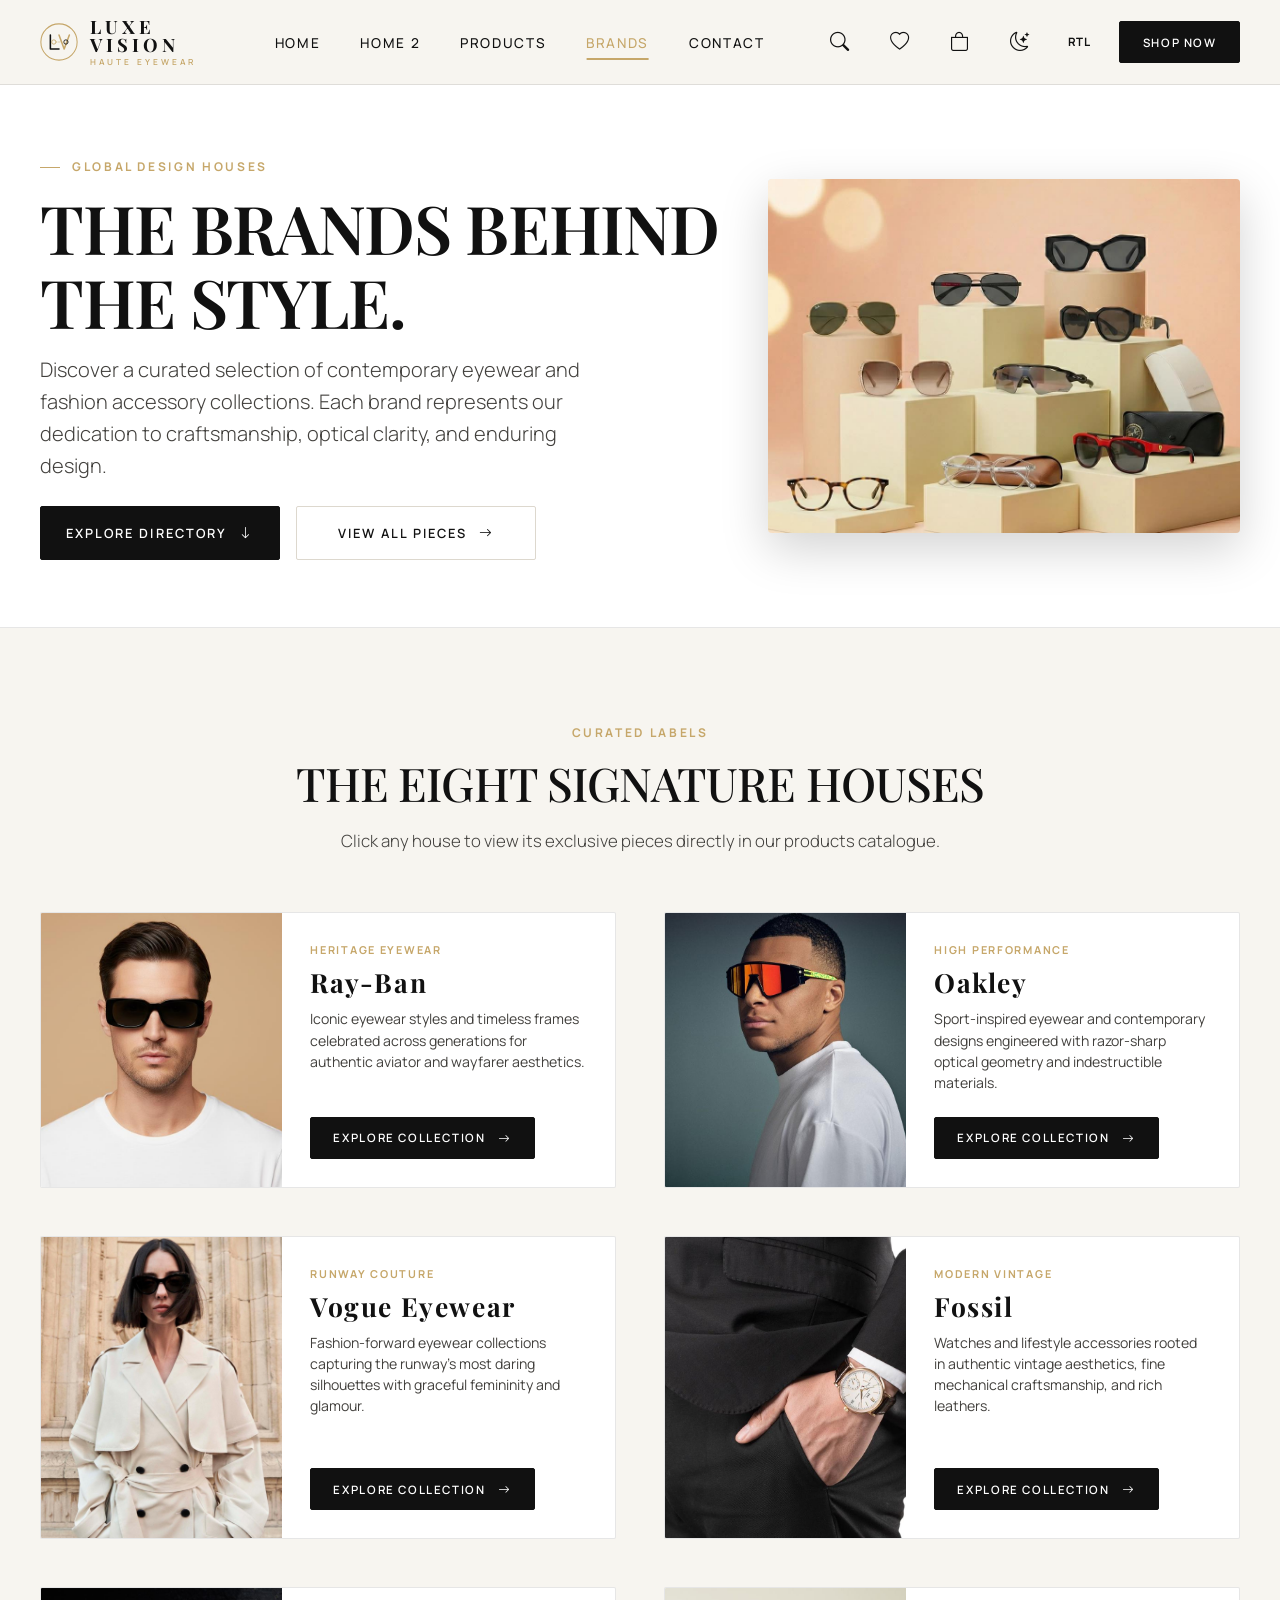
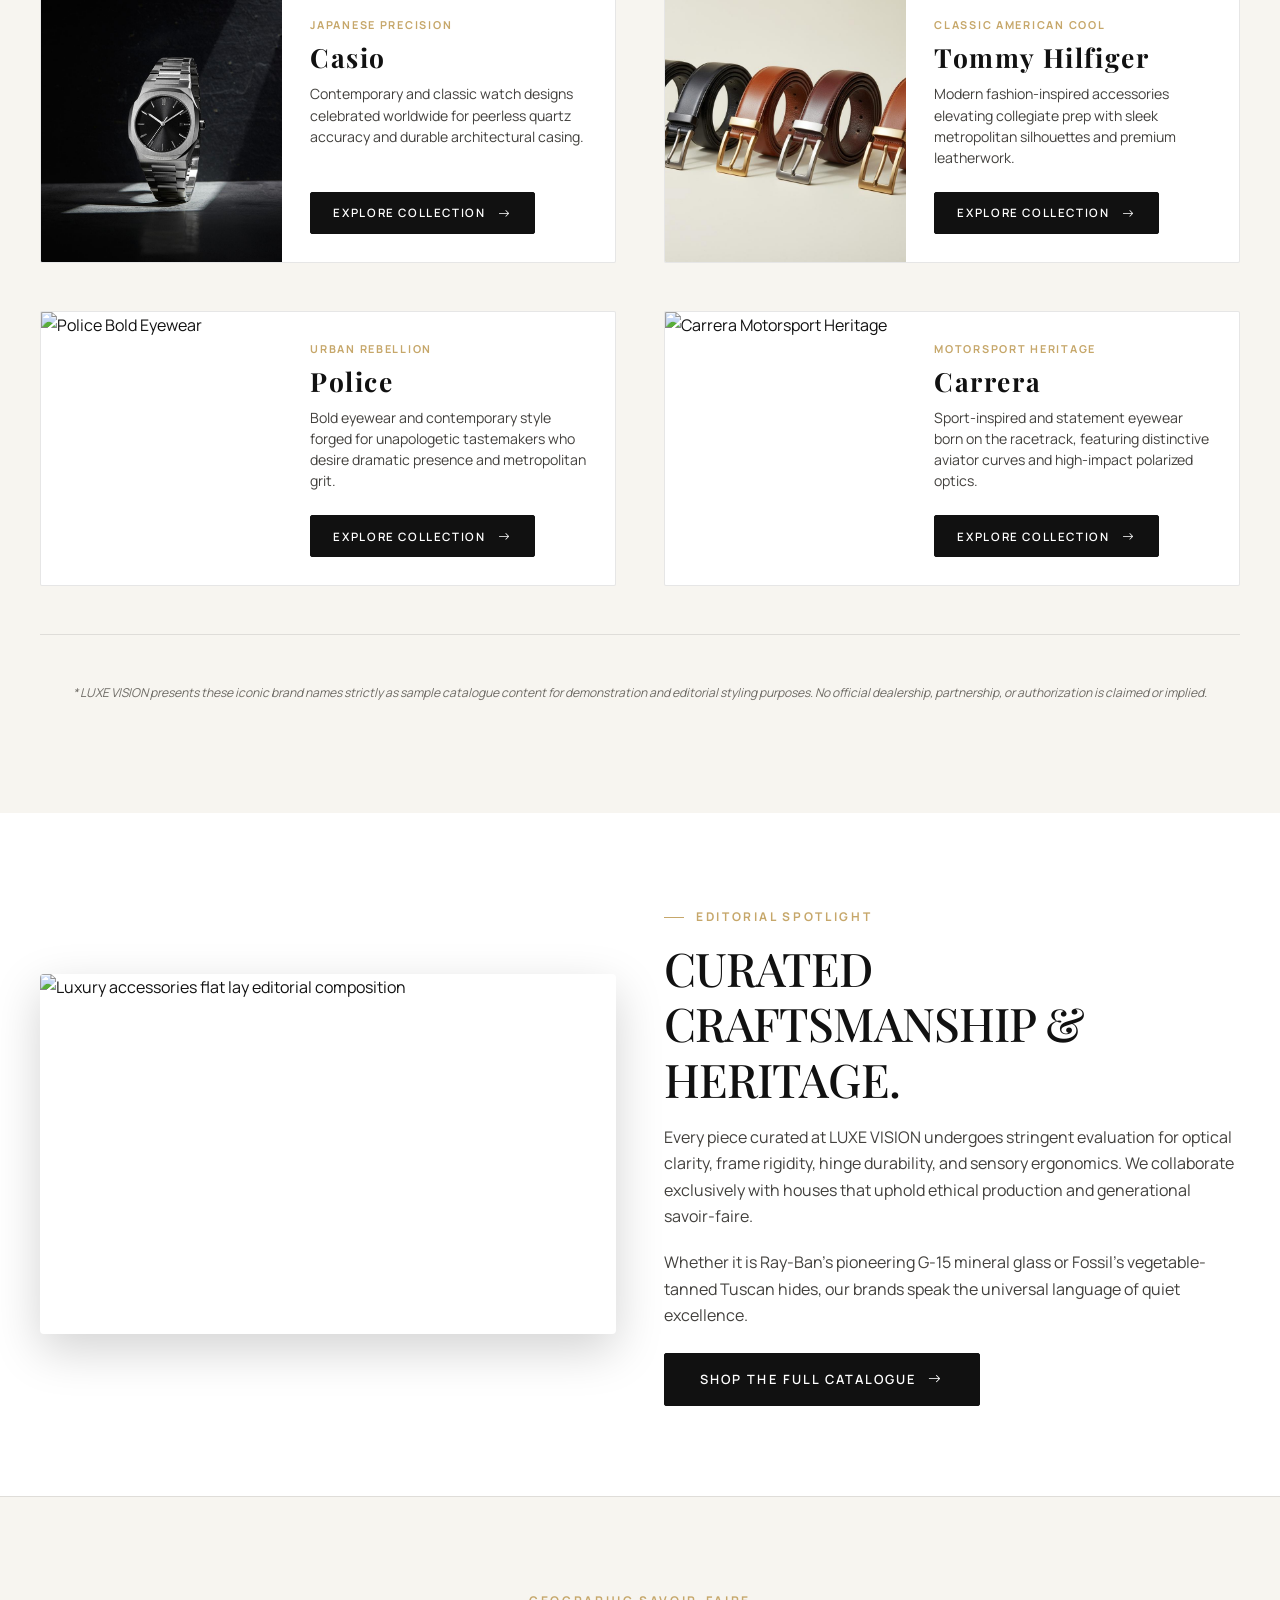
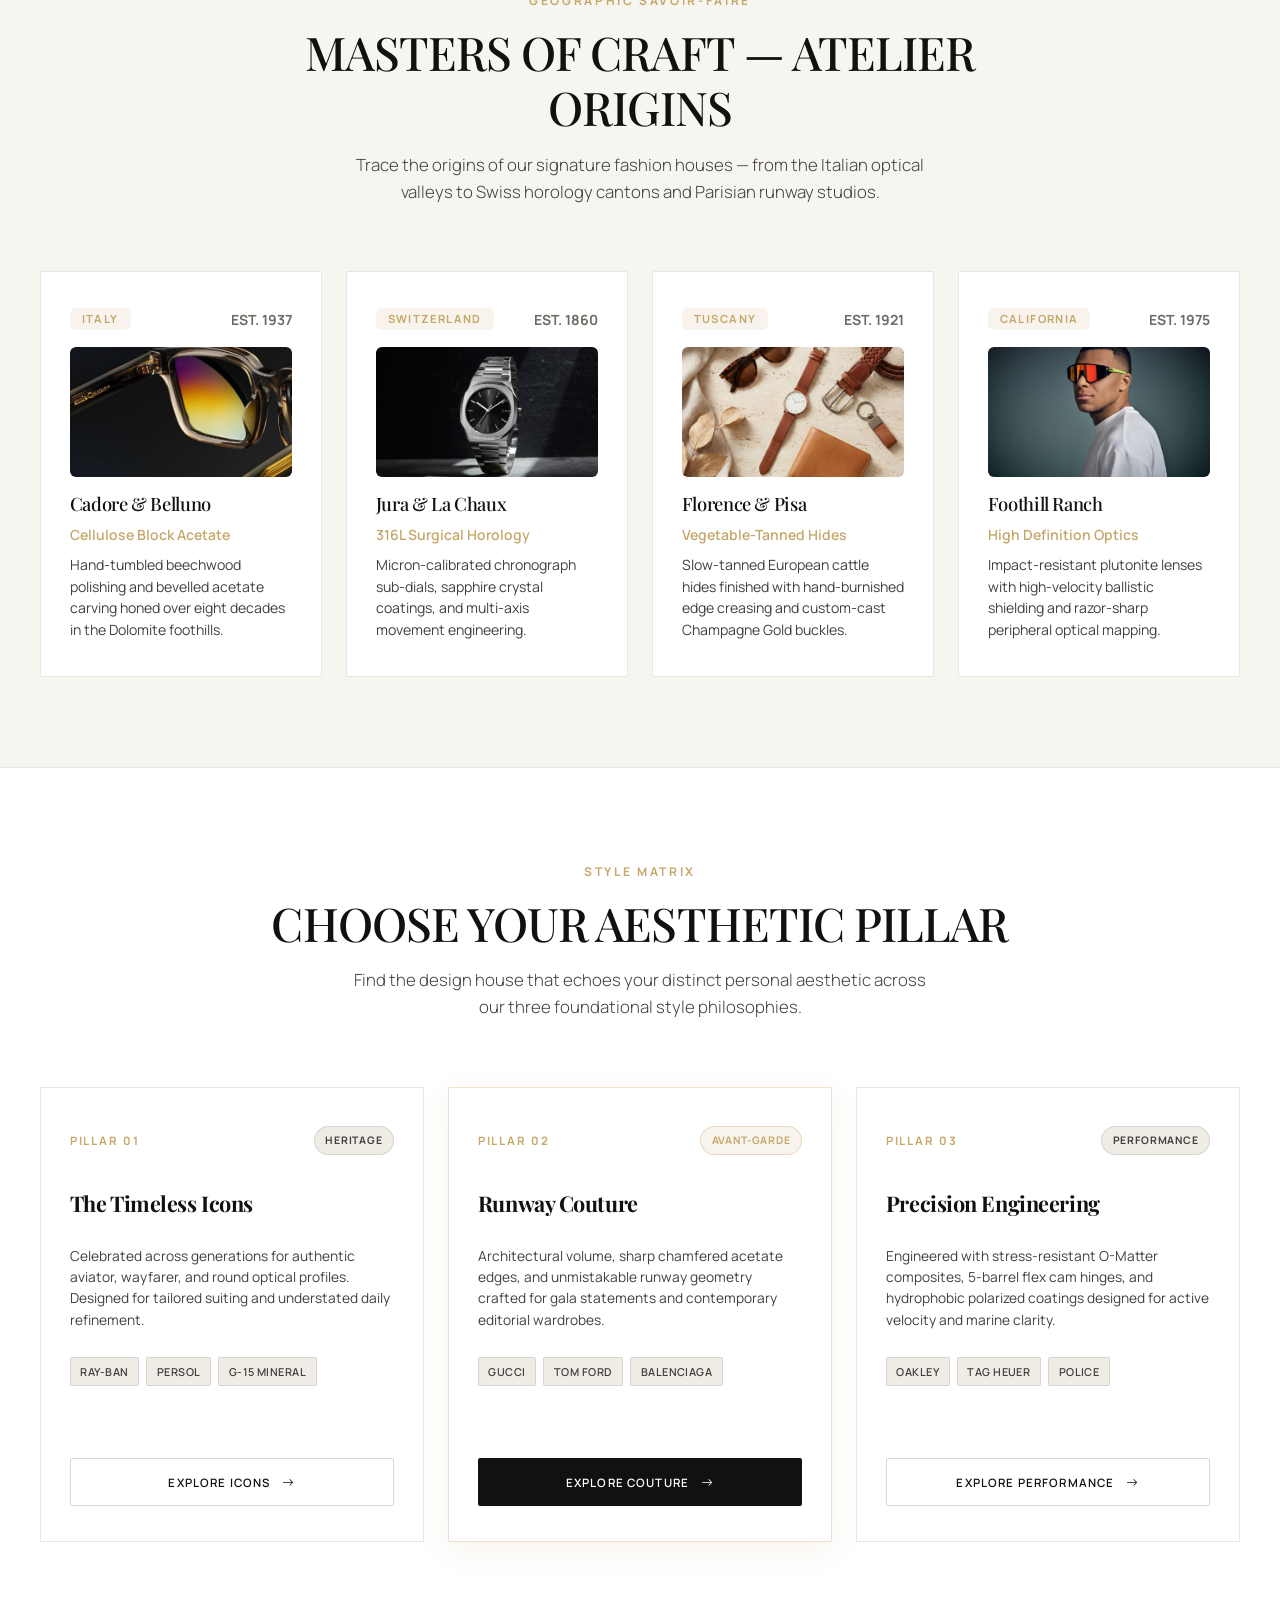
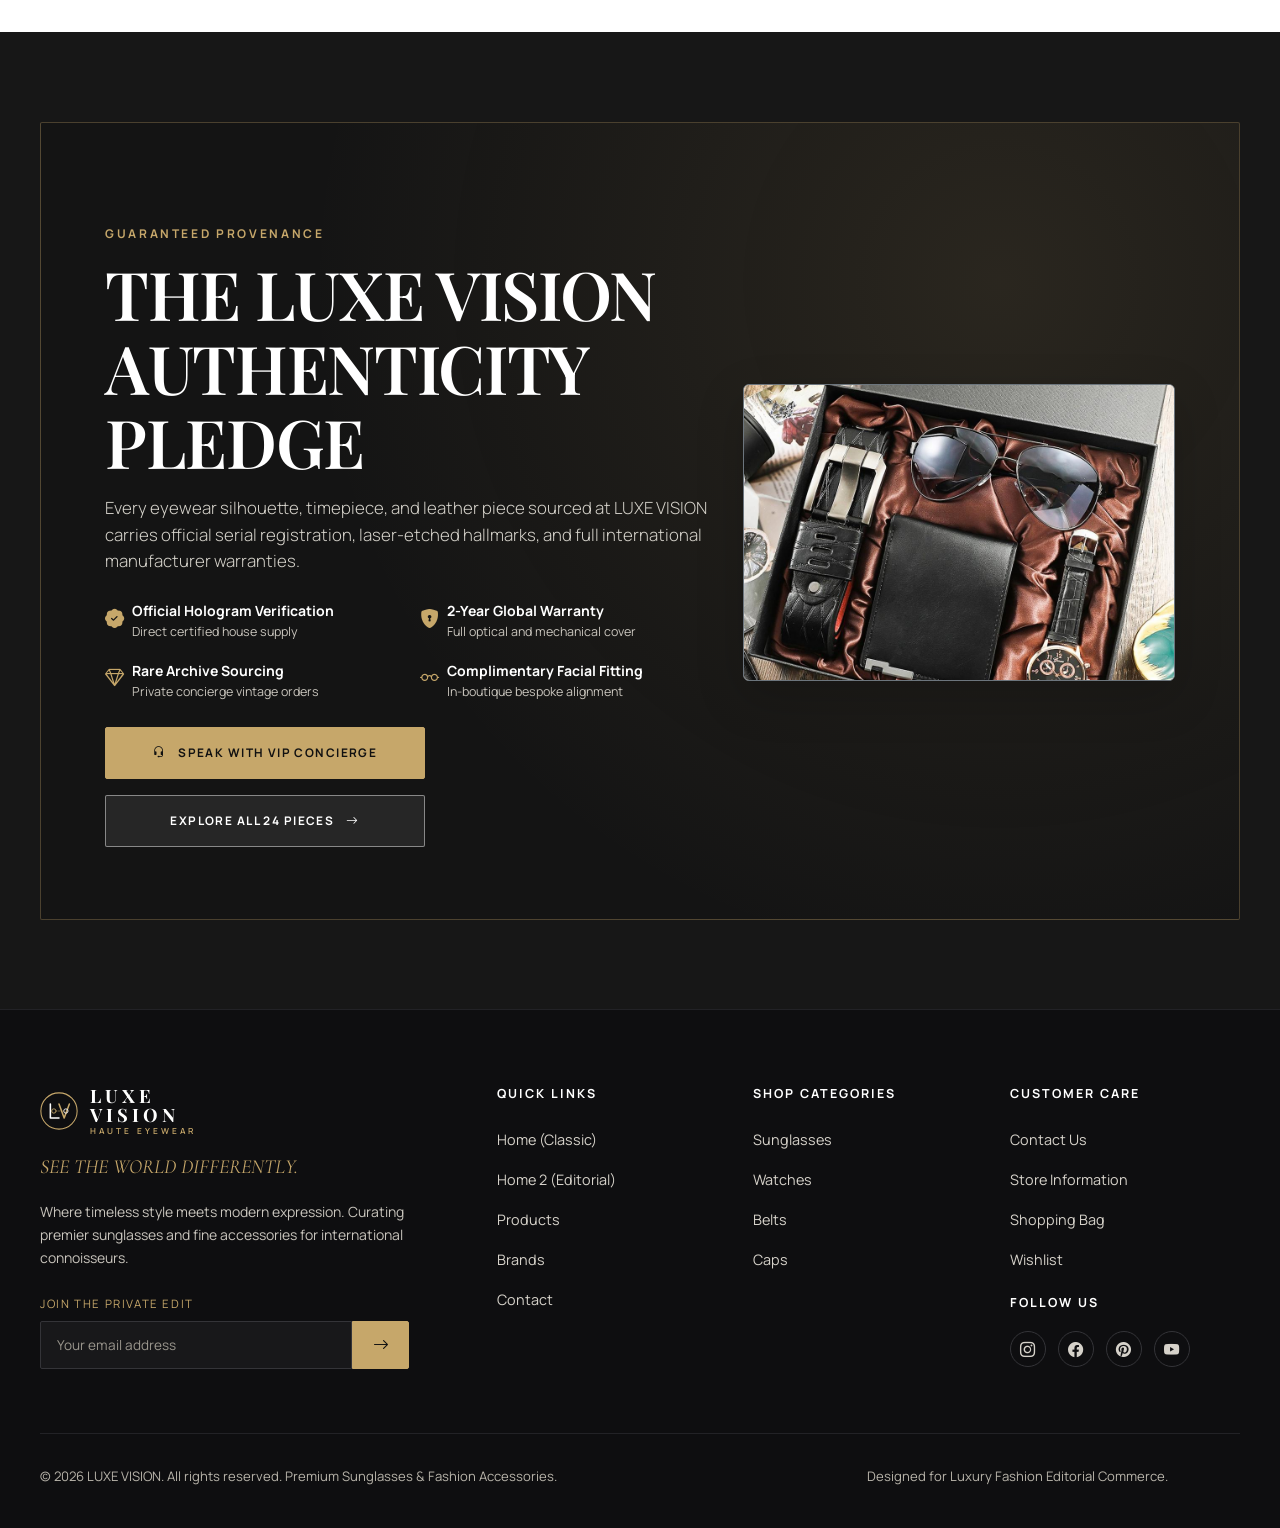
==== commit 10468175: "2nd comit" ====
--- a/brands.html
+++ b/brands.html
@@ -15,6 +15,12 @@
   <meta property="og:type" content="website">
   <meta property="og:image"
     content="https://images.unsplash.com/photo-1522335789203-aabd1fc54bc9?auto=format&fit=crop&w=1200&q=80">
+
+  <!-- Favicon (Brand Logo Monogram) -->
+  <link rel="icon" type="image/svg+xml" href="assets/images/favicon.svg">
+  <link rel="icon" type="image/png" sizes="32x32" href="assets/images/favicon-32x32.png">
+  <link rel="apple-touch-icon" sizes="180x180" href="assets/images/apple-touch-icon.png">
+  <link rel="shortcut icon" href="assets/images/favicon.ico">
 
   <!-- Bootstrap 5 CDN -->
   <link href="https://cdn.jsdelivr.net/npm/bootstrap@5.3.3/dist/css/bootstrap.min.css" rel="stylesheet">
@@ -174,13 +180,14 @@
             Discover a curated selection of contemporary eyewear and fashion accessory collections. Each brand
             represents our dedication to craftsmanship, optical clarity, and enduring design.
           </p>
-          <div class="d-flex flex-wrap gap-3">
+          <div class="d-flex flex-wrap gap-3 brand-hero-ctas">
             <a href="#brands-directory" class="btn-luxe btn-luxe-primary">
               <span>EXPLORE DIRECTORY</span>
               <i class="bi bi-arrow-down"></i>
             </a>
             <a href="products.html" class="btn-luxe btn-luxe-secondary">
               <span>VIEW ALL PIECES</span>
+              <i class="bi bi-arrow-right"></i>
             </a>
           </div>
         </div>
@@ -226,7 +233,7 @@
               Iconic eyewear styles and timeless frames celebrated across generations for authentic aviator and wayfarer
               aesthetics.
             </p>
-            <div>
+            <div class="brand-detail-action">
               <a href="products.html?brand=Ray-Ban" class="btn-luxe btn-luxe-primary btn-luxe-sm">
                 <span>EXPLORE COLLECTION</span>
                 <i class="bi bi-arrow-right"></i>
@@ -248,7 +255,7 @@
               Sport-inspired eyewear and contemporary designs engineered with razor-sharp optical geometry and
               indestructible materials.
             </p>
-            <div>
+            <div class="brand-detail-action">
               <a href="products.html?brand=Oakley" class="btn-luxe btn-luxe-primary btn-luxe-sm">
                 <span>EXPLORE COLLECTION</span>
                 <i class="bi bi-arrow-right"></i>
@@ -270,7 +277,7 @@
               Fashion-forward eyewear collections capturing the runway's most daring silhouettes with graceful
               femininity and glamour.
             </p>
-            <div>
+            <div class="brand-detail-action">
               <a href="products.html?brand=Vogue%20Eyewear" class="btn-luxe btn-luxe-primary btn-luxe-sm">
                 <span>EXPLORE COLLECTION</span>
                 <i class="bi bi-arrow-right"></i>
@@ -292,7 +299,7 @@
               Watches and lifestyle accessories rooted in authentic vintage aesthetics, fine mechanical craftsmanship,
               and rich leathers.
             </p>
-            <div>
+            <div class="brand-detail-action">
               <a href="products.html?brand=Fossil" class="btn-luxe btn-luxe-primary btn-luxe-sm">
                 <span>EXPLORE COLLECTION</span>
                 <i class="bi bi-arrow-right"></i>
@@ -314,7 +321,7 @@
               Contemporary and classic watch designs celebrated worldwide for peerless quartz accuracy and durable
               architectural casing.
             </p>
-            <div>
+            <div class="brand-detail-action">
               <a href="products.html?brand=Casio" class="btn-luxe btn-luxe-primary btn-luxe-sm">
                 <span>EXPLORE COLLECTION</span>
                 <i class="bi bi-arrow-right"></i>
@@ -336,7 +343,7 @@
               Modern fashion-inspired accessories elevating collegiate prep with sleek metropolitan silhouettes and
               premium leatherwork.
             </p>
-            <div>
+            <div class="brand-detail-action">
               <a href="products.html?brand=Tommy%20Hilfiger" class="btn-luxe btn-luxe-primary btn-luxe-sm">
                 <span>EXPLORE COLLECTION</span>
                 <i class="bi bi-arrow-right"></i>
@@ -358,7 +365,7 @@
               Bold eyewear and contemporary style forged for unapologetic tastemakers who desire dramatic presence and
               metropolitan grit.
             </p>
-            <div>
+            <div class="brand-detail-action">
               <a href="products.html?brand=Police" class="btn-luxe btn-luxe-primary btn-luxe-sm">
                 <span>EXPLORE COLLECTION</span>
                 <i class="bi bi-arrow-right"></i>
@@ -380,7 +387,7 @@
               Sport-inspired and statement eyewear born on the racetrack, featuring distinctive aviator curves and
               high-impact polarized optics.
             </p>
-            <div>
+            <div class="brand-detail-action">
               <a href="products.html?brand=Carrera" class="btn-luxe btn-luxe-primary btn-luxe-sm">
                 <span>EXPLORE COLLECTION</span>
                 <i class="bi bi-arrow-right"></i>
@@ -552,70 +559,76 @@
         
         <!-- Pillar 1 -->
         <div class="col-md-4">
-          <div class="capsule-card d-flex flex-column h-100 p-4">
-            <div class="d-flex align-items-center justify-content-between mb-3">
-              <span class="small text-uppercase fw-bold text-gold" style="letter-spacing: 0.16em;">PILLAR 01</span>
-              <span class="spec-pill mb-0">HERITAGE</span>
-            </div>
-            <h3 class="h3 mb-3">The Timeless Icons</h3>
-            <p class="text-secondary small mb-4 flex-grow-1">
+          <div class="style-matrix-card">
+            <div class="matrix-card-header">
+              <span class="matrix-pillar-num">PILLAR 01</span>
+              <span class="matrix-pillar-badge">HERITAGE</span>
+            </div>
+            <h3 class="matrix-card-title">The Timeless Icons</h3>
+            <p class="matrix-card-desc">
               Celebrated across generations for authentic aviator, wayfarer, and round optical profiles. Designed for tailored suiting and understated daily refinement.
             </p>
-            <div class="spec-pill-group mb-4">
+            <div class="matrix-pill-group">
               <span class="spec-pill">Ray-Ban</span>
               <span class="spec-pill">Persol</span>
               <span class="spec-pill">G-15 Mineral</span>
             </div>
-            <a href="products.html?brand=Ray-Ban" class="btn-luxe btn-luxe-secondary w-100 text-center">
-              <span>EXPLORE ICONS</span>
-              <i class="bi bi-arrow-right"></i>
-            </a>
+            <div class="matrix-card-action">
+              <a href="products.html?brand=Ray-Ban" class="btn-luxe btn-luxe-secondary w-100 text-center">
+                <span>EXPLORE ICONS</span>
+                <i class="bi bi-arrow-right"></i>
+              </a>
+            </div>
           </div>
         </div>
 
         <!-- Pillar 2 -->
         <div class="col-md-4">
-          <div class="capsule-card d-flex flex-column h-100 p-4" style="border-color: var(--accent-gold-border);">
-            <div class="d-flex align-items-center justify-content-between mb-3">
-              <span class="small text-uppercase fw-bold text-gold" style="letter-spacing: 0.16em;">PILLAR 02</span>
-              <span class="spec-pill mb-0" style="background-color: var(--accent-gold-soft); border-color: var(--accent-gold-border); color: var(--accent-gold);">AVANT-GARDE</span>
-            </div>
-            <h3 class="h3 mb-3">Runway Couture</h3>
-            <p class="text-secondary small mb-4 flex-grow-1">
+          <div class="style-matrix-card featured-pillar">
+            <div class="matrix-card-header">
+              <span class="matrix-pillar-num">PILLAR 02</span>
+              <span class="matrix-pillar-badge">AVANT-GARDE</span>
+            </div>
+            <h3 class="matrix-card-title">Runway Couture</h3>
+            <p class="matrix-card-desc">
               Architectural volume, sharp chamfered acetate edges, and unmistakable runway geometry crafted for gala statements and contemporary editorial wardrobes.
             </p>
-            <div class="spec-pill-group mb-4">
+            <div class="matrix-pill-group">
               <span class="spec-pill">Gucci</span>
               <span class="spec-pill">Tom Ford</span>
               <span class="spec-pill">Balenciaga</span>
             </div>
-            <a href="products.html?category=sunglasses" class="btn-luxe btn-luxe-primary w-100 text-center">
-              <span>EXPLORE COUTURE</span>
-              <i class="bi bi-arrow-right"></i>
-            </a>
+            <div class="matrix-card-action">
+              <a href="products.html?category=sunglasses" class="btn-luxe btn-luxe-primary w-100 text-center">
+                <span>EXPLORE COUTURE</span>
+                <i class="bi bi-arrow-right"></i>
+              </a>
+            </div>
           </div>
         </div>
 
         <!-- Pillar 3 -->
         <div class="col-md-4">
-          <div class="capsule-card d-flex flex-column h-100 p-4">
-            <div class="d-flex align-items-center justify-content-between mb-3">
-              <span class="small text-uppercase fw-bold text-gold" style="letter-spacing: 0.16em;">PILLAR 03</span>
-              <span class="spec-pill mb-0">PERFORMANCE</span>
-            </div>
-            <h3 class="h3 mb-3">Precision Engineering</h3>
-            <p class="text-secondary small mb-4 flex-grow-1">
+          <div class="style-matrix-card">
+            <div class="matrix-card-header">
+              <span class="matrix-pillar-num">PILLAR 03</span>
+              <span class="matrix-pillar-badge">PERFORMANCE</span>
+            </div>
+            <h3 class="matrix-card-title">Precision Engineering</h3>
+            <p class="matrix-card-desc">
               Engineered with stress-resistant O-Matter composites, 5-barrel flex cam hinges, and hydrophobic polarized coatings designed for active velocity and marine clarity.
             </p>
-            <div class="spec-pill-group mb-4">
+            <div class="matrix-pill-group">
               <span class="spec-pill">Oakley</span>
               <span class="spec-pill">Tag Heuer</span>
               <span class="spec-pill">Police</span>
             </div>
-            <a href="products.html?brand=Oakley" class="btn-luxe btn-luxe-secondary w-100 text-center">
-              <span>EXPLORE PERFORMANCE</span>
-              <i class="bi bi-arrow-right"></i>
-            </a>
+            <div class="matrix-card-action">
+              <a href="products.html?brand=Oakley" class="btn-luxe btn-luxe-secondary w-100 text-center">
+                <span>EXPLORE PERFORMANCE</span>
+                <i class="bi bi-arrow-right"></i>
+              </a>
+            </div>
           </div>
         </div>
 
@@ -680,19 +693,20 @@
               </div>
             </div>
 
-            <div class="d-flex flex-wrap gap-3">
-              <a href="contact.html" class="btn-luxe btn-luxe-gold">
+            <div class="concierge-cta-group d-flex flex-wrap gap-3">
+              <a href="contact.html" class="btn-luxe btn-luxe-gold concierge-btn">
                 <i class="bi bi-headset"></i>
                 <span>SPEAK WITH VIP CONCIERGE</span>
               </a>
-              <a href="products.html" class="btn-luxe btn-luxe-secondary" style="border-color: rgba(247, 245, 240, 0.4); color: #F7F5F0;">
+              <a href="products.html" class="btn-luxe btn-luxe-secondary concierge-btn" style="border-color: rgba(247, 245, 240, 0.4); color: #F7F5F0;">
                 <span>EXPLORE ALL 24 PIECES</span>
+                <i class="bi bi-arrow-right"></i>
               </a>
             </div>
           </div>
 
           <div class="col-lg-5">
-            <div class="rounded-2 overflow-hidden border border-secondary shadow-lg" style="aspect-ratio: 16/11; background-color: var(--bg-tertiary);">
+            <div class="rounded-2 overflow-hidden border border-secondary shadow-lg w-100" style="aspect-ratio: 16/11; background-color: var(--bg-tertiary);">
               <img src="assets/images/plxJvrAF_zlzKN3Q6ZY2d_jZrW1QMI0mx9xBcVhZ4PRWdL0hBpBhJbXN_fFjpIu65bsLscIBjsFaB3UVAixyOzwQ-xOKUI6PoaOuaOJYmaE_NfR8kPLa95QZBQVA9la-fvyog1QR3ySr-ZPVGTxwqBrHtQezrfDr7JMCEToG-.jpg" 
                    alt="LUXE VISION Official Certificate of Authenticity & Hard Shell Presentation Case" 
                    style="width: 100%; height: 100%; object-fit: cover;">
@@ -901,12 +915,10 @@
             <ul id="qvSpecs" class="quickview-specs"></ul>
             <div class="quickview-actions">
               <div class="drawer-qty-controls" style="height: 44px;">
-                <button class="drawer-qty-btn"
-                  onclick="const input = document.getElementById('qvQtyInput'); if(Number(input.value) > 1) input.value = Number(input.value) - 1;">-</button>
+                <button class="drawer-qty-btn" onclick="adjustQuickViewQty(-1)" aria-label="Decrease quantity">-</button>
                 <input type="text" id="qvQtyInput" value="1" readonly class="text-center border-0 bg-transparent"
                   style="width: 36px; font-weight: 600; color: inherit;">
-                <button class="drawer-qty-btn"
-                  onclick="const input = document.getElementById('qvQtyInput'); input.value = Number(input.value) + 1;">+</button>
+                <button class="drawer-qty-btn" onclick="adjustQuickViewQty(1)" aria-label="Increase quantity">+</button>
               </div>
               <button id="qvAddBtn" class="btn-luxe btn-luxe-primary flex-grow-1" style="height: 44px;">
                 <i class="bi bi-bag-plus"></i> ADD TO BAG
--- a/assets/css/style.css
+++ b/assets/css/style.css
@@ -144,6 +144,13 @@
   padding: 0;
 }
 
+html,
+body {
+  overflow-x: clip;
+  max-width: 100%;
+  width: 100%;
+}
+
 html {
   font-size: 16px;
   scroll-behavior: smooth;
@@ -156,7 +163,7 @@
   color: var(--text-primary);
   line-height: 1.65;
   font-weight: 400;
-  overflow-x: hidden;
+  position: relative;
   transition: background-color var(--transition-smooth), color var(--transition-smooth);
 }
 
@@ -507,9 +514,11 @@
 
 /* --- STICKY NAVIGATION BAR --- */
 .site-header {
-  position: sticky;
-  top: 0;
+  position: -webkit-sticky !important;
+  position: sticky !important;
+  top: 0 !important;
   left: 0;
+  right: 0;
   width: 100%;
   z-index: 1030;
   background-color: var(--surface-overlay);
@@ -540,9 +549,16 @@
   padding: 0;
 }
 
-@media (min-width: 992px) {
+@media (min-width: 1025px) {
   .nav-links {
     display: flex;
+    gap: clamp(1.2rem, 1.8vw, 2.5rem);
+  }
+}
+
+@media (min-width: 1200px) {
+  .nav-links {
+    gap: 2.5rem;
   }
 }
 
@@ -592,14 +608,18 @@
   }
 }
 
-/* On mobile and tablet views (< 992px), keep only hamburger icon in header; other icons/menus are inside hamburger drawer */
-@media (max-width: 991.98px) {
+/* On mobile and tablet views (<= 1024px), keep only hamburger icon in header; other icons/menus are inside hamburger drawer */
+@media (max-width: 1024.98px) {
   .site-header .nav-actions {
     gap: 0;
   }
 
   .site-header .nav-actions .nav-icon-btn,
   .site-header .nav-actions .nav-cta {
+    display: none !important;
+  }
+
+  .nav-links {
     display: none !important;
   }
 }
@@ -678,9 +698,9 @@
   padding: 0;
 }
 
-@media (min-width: 992px) {
+@media (min-width: 1025px) {
   .nav-hamburger-btn {
-    display: none;
+    display: none !important;
   }
 }
 
@@ -698,12 +718,14 @@
   display: flex;
   flex-direction: column;
   box-shadow: var(--shadow-drawer);
-  transition: right var(--transition-luxury);
+  transition: right var(--transition-luxury), visibility var(--transition-luxury);
   overflow-y: auto;
+  visibility: hidden;
 }
 
 .mobile-nav-drawer.open {
   right: 0;
+  visibility: visible;
 }
 
 .mobile-nav-header {
@@ -1353,6 +1375,14 @@
   .accessory-cards-grid {
     grid-template-columns: repeat(3, 1fr);
   }
+
+  .accessory-card-body h3 {
+    min-height: 2.5em;
+  }
+
+  .accessory-card-body p {
+    min-height: 4.8em;
+  }
 }
 
 .accessory-card {
@@ -1360,6 +1390,9 @@
   border: 1px solid var(--border-subtle);
   border-radius: var(--radius-sm);
   overflow: hidden;
+  display: flex;
+  flex-direction: column;
+  height: 100%;
   transition: transform var(--transition-smooth), box-shadow var(--transition-smooth);
 }
 
@@ -1371,6 +1404,7 @@
 .accessory-card-img {
   aspect-ratio: 16/11;
   overflow: hidden;
+  flex-shrink: 0;
 }
 
 .accessory-card-img img {
@@ -1386,31 +1420,45 @@
 
 .accessory-card-body {
   padding: 1.8rem;
+  display: flex;
+  flex-direction: column;
+  flex-grow: 1;
+}
+
+.accessory-card-body h3 {
+  line-height: 1.25;
+}
+
+.accessory-card-body .btn-text-link {
+  margin-top: auto;
+  align-self: flex-start;
 }
 
 /* --- BRAND EXPERIENCE --- */
 .brands-row {
   display: grid;
   grid-template-columns: repeat(2, 1fr);
-  gap: 1.5rem;
-}
-
-@media (min-width: 600px) {
+  gap: 1.25rem;
+}
+
+@media (min-width: 600px) and (max-width: 1199.98px) {
   .brands-row {
     grid-template-columns: repeat(3, 1fr);
-  }
-}
-
-@media (min-width: 992px) {
+    gap: 1.5rem;
+  }
+}
+
+@media (min-width: 1200px) {
   .brands-row {
     grid-template-columns: repeat(6, 1fr);
+    gap: 1.25rem;
   }
 }
 
 .brand-badge-item {
   background-color: var(--surface-card);
   border: 1px solid var(--border-subtle);
-  padding: 2.2rem 1.5rem;
+  padding: 2rem 1.25rem;
   text-align: center;
   border-radius: var(--radius-sm);
   display: flex;
@@ -1419,6 +1467,7 @@
   justify-content: center;
   transition: all var(--transition-smooth);
   text-decoration: none;
+  min-height: 135px;
 }
 
 .brand-badge-item:hover {
@@ -1429,19 +1478,53 @@
 
 .brand-badge-item .brand-name {
   font-family: var(--font-heading);
-  font-size: 1.35rem;
+  font-size: clamp(1.1rem, 1.4vw, 1.35rem);
   font-weight: 700;
-  letter-spacing: 0.12em;
+  letter-spacing: 0.08em;
   color: var(--text-primary);
   text-transform: uppercase;
+  white-space: nowrap;
 }
 
 .brand-badge-item .brand-sub {
-  font-size: 0.68rem;
-  letter-spacing: 0.16em;
+  font-size: 0.66rem;
+  letter-spacing: 0.14em;
   text-transform: uppercase;
   color: var(--accent-gold);
   margin-top: 0.4rem;
+  white-space: nowrap;
+}
+
+@media (min-width: 600px) and (max-width: 1199.98px) {
+  .brand-badge-item {
+    padding: 2.2rem 1.5rem;
+  }
+
+  .brand-badge-item .brand-name {
+    font-size: 1.35rem;
+    letter-spacing: 0.1em;
+  }
+
+  .brand-badge-item .brand-sub {
+    font-size: 0.7rem;
+    letter-spacing: 0.14em;
+  }
+}
+
+@media (max-width: 599.98px) {
+  .brand-badge-item {
+    padding: 1.6rem 0.6rem;
+  }
+
+  .brand-badge-item .brand-name {
+    font-size: 1rem;
+    letter-spacing: 0.04em;
+  }
+
+  .brand-badge-item .brand-sub {
+    font-size: 0.58rem;
+    letter-spacing: 0.08em;
+  }
 }
 
 .disclaimer-note {
@@ -1489,6 +1572,12 @@
   font-size: 1.15rem;
   font-weight: 300;
   margin-bottom: 2.5rem;
+}
+
+.campaign-cta-content .btn-luxe {
+  width: 270px;
+  max-width: 100%;
+  justify-content: center;
 }
 
 /* --- PRODUCTS PAGE LAYOUT & CONTROLS --- */
@@ -1691,6 +1780,110 @@
   margin-bottom: 1rem;
 }
 
+/* --- PRODUCTS PAGE: PRECISION FIT GUIDE --- */
+.fit-guide-card {
+  background-color: var(--surface-card);
+  border: 1px solid var(--border-subtle);
+  border-radius: var(--radius-sm);
+  padding: 1.8rem 1.5rem;
+  transition: all var(--transition-smooth);
+  position: relative;
+  display: flex;
+  flex-direction: column;
+  height: 100%;
+}
+
+.fit-guide-card:hover {
+  border-color: var(--accent-gold);
+  transform: translateY(-6px);
+  box-shadow: var(--shadow-card);
+}
+
+.fit-card-header {
+  display: flex;
+  align-items: center;
+  justify-content: space-between;
+  min-height: 2.2rem;
+  gap: 0.5rem;
+  margin-bottom: 1rem;
+}
+
+.fit-badge {
+  background-color: var(--accent-gold-soft);
+  color: var(--accent-gold);
+  font-size: 0.68rem;
+  letter-spacing: 0.08em;
+  text-transform: uppercase;
+  font-weight: 700;
+  padding: 0.32rem 0.65rem;
+  border-radius: var(--radius-pill);
+  white-space: nowrap;
+  line-height: 1.2;
+}
+
+.fit-series {
+  font-size: 0.72rem;
+  font-weight: 700;
+  letter-spacing: 0.08em;
+  color: var(--text-muted);
+  white-space: nowrap;
+  flex-shrink: 0;
+  margin-left: auto;
+}
+
+.fit-guide-img {
+  width: 100%;
+  height: 155px;
+  border-radius: var(--radius-sm);
+  overflow: hidden;
+  background-color: var(--bg-tertiary);
+  margin-bottom: 1.15rem;
+  flex-shrink: 0;
+}
+
+.fit-guide-img img {
+  width: 100%;
+  height: 100%;
+  object-fit: cover;
+  object-position: center;
+  transition: transform var(--transition-luxury);
+}
+
+.fit-guide-card:hover .fit-guide-img img {
+  transform: scale(1.06);
+}
+
+.fit-guide-card h3 {
+  font-size: 1.15rem;
+  margin-bottom: 0.35rem;
+  min-height: 1.5em;
+  line-height: 1.3;
+}
+
+.fit-guide-profile {
+  font-size: 0.78rem;
+  font-weight: 600;
+  color: var(--accent-gold);
+  margin-bottom: 0.75rem;
+  min-height: 2.6em;
+  line-height: 1.35;
+  display: flex;
+  align-items: center;
+}
+
+.fit-guide-desc {
+  font-size: 0.85rem;
+  color: var(--text-secondary);
+  line-height: 1.55;
+  margin-bottom: 1.5rem;
+  min-height: 4.8em;
+  flex-grow: 1;
+}
+
+.fit-guide-action {
+  margin-top: auto;
+}
+
 /* --- BRANDS PAGE SHOWCASE --- */
 .brand-hero-section {
   background-color: var(--bg-secondary);
@@ -1698,6 +1891,38 @@
   overflow: hidden;
 }
 
+.brand-hero-section .brand-hero-ctas {
+  display: flex;
+  flex-wrap: wrap;
+  gap: 1rem;
+  width: 100%;
+}
+
+.brand-hero-section .brand-hero-ctas .btn-luxe {
+  width: 240px;
+  max-width: 100%;
+  min-height: 52px;
+  display: inline-flex;
+  align-items: center;
+  justify-content: center;
+  text-align: center;
+  box-sizing: border-box;
+}
+
+@media (max-width: 767.98px) {
+  .brand-hero-section .brand-hero-ctas {
+    flex-direction: column;
+    align-items: stretch;
+  }
+
+  .brand-hero-section .brand-hero-ctas .btn-luxe {
+    width: 100%;
+    max-width: 100%;
+    min-height: 52px;
+    justify-content: center;
+  }
+}
+
 .brands-directory-grid {
   display: grid;
   grid-template-columns: 1fr;
@@ -1724,6 +1949,7 @@
   overflow: hidden;
   display: flex;
   flex-direction: column;
+  height: 100%;
   transition: all var(--transition-smooth);
 }
 
@@ -1743,11 +1969,12 @@
   width: 100%;
   aspect-ratio: 4/3;
   overflow: hidden;
+  flex-shrink: 0;
 }
 
 @media (min-width: 600px) {
   .brand-detail-img {
-    width: 45%;
+    width: 42%;
     aspect-ratio: auto;
   }
 }
@@ -1764,23 +1991,61 @@
 }
 
 .brand-detail-body {
-  padding: 2rem;
+  padding: 1.75rem;
   width: 100%;
   display: flex;
   flex-direction: column;
-  justify-content: center;
+  flex-grow: 1;
 }
 
 @media (min-width: 600px) {
   .brand-detail-body {
-    width: 55%;
+    width: 58%;
+  }
+}
+
+@media (min-width: 600px) and (max-width: 1024px) {
+  .brand-detail-img {
+    width: 38%;
+  }
+
+  .brand-detail-body {
+    width: 62%;
+    padding: 1.35rem 1.15rem;
+  }
+
+  .brand-detail-title {
+    font-size: 1.35rem;
+    margin-bottom: 0.45rem;
+  }
+
+  .brand-detail-desc {
+    font-size: 0.84rem;
+    margin-bottom: 1.25rem;
+    line-height: 1.45;
+  }
+
+  .brand-detail-action,
+  .brand-detail-body > div:last-child {
+    margin-top: auto;
+    width: 100%;
+  }
+
+  .brand-detail-action .btn-luxe,
+  .brand-detail-body > div:last-child .btn-luxe {
+    width: 100%;
+    justify-content: center;
+    padding: 0.65rem 0.5rem;
+    font-size: 0.68rem;
+    letter-spacing: 0.08em;
+    white-space: nowrap;
   }
 }
 
 .brand-detail-tag {
   font-size: 0.68rem;
   font-weight: 700;
-  letter-spacing: 0.2em;
+  letter-spacing: 0.16em;
   text-transform: uppercase;
   color: var(--accent-gold);
   margin-bottom: 0.5rem;
@@ -1788,17 +2053,245 @@
 
 .brand-detail-title {
   font-family: var(--font-heading);
-  font-size: 1.8rem;
+  font-size: 1.65rem;
   font-weight: 700;
-  letter-spacing: 0.08em;
-  margin-bottom: 0.8rem;
+  letter-spacing: 0.06em;
+  margin-bottom: 0.6rem;
 }
 
 .brand-detail-desc {
-  font-size: 0.9rem;
+  font-size: 0.88rem;
   color: var(--text-secondary);
   margin-bottom: 1.5rem;
   line-height: 1.5;
+  flex-grow: 1;
+}
+
+.brand-detail-action,
+.brand-detail-body > div:last-child {
+  margin-top: auto;
+  width: 100%;
+}
+
+.brand-detail-action .btn-luxe,
+.brand-detail-body > div:last-child .btn-luxe {
+  width: 100%;
+  justify-content: center;
+  box-sizing: border-box;
+}
+
+@media (min-width: 1025px) {
+  .brand-detail-action .btn-luxe,
+  .brand-detail-body > div:last-child .btn-luxe {
+    width: auto;
+    min-width: 185px;
+  }
+}
+
+/* --- BRANDS PAGE: STYLE MATRIX CARDS --- */
+.style-matrix-card {
+  background-color: var(--surface-card);
+  border: 1px solid var(--border-subtle);
+  border-radius: var(--radius-sm);
+  padding: 2.2rem 1.8rem;
+  display: flex;
+  flex-direction: column;
+  height: 100%;
+  position: relative;
+  transition: transform var(--transition-smooth), box-shadow var(--transition-smooth), border-color var(--transition-smooth);
+}
+
+.style-matrix-card:hover {
+  transform: translateY(-6px);
+  box-shadow: var(--shadow-card);
+  border-color: var(--accent-gold-border);
+}
+
+.style-matrix-card.featured-pillar {
+  border-color: var(--accent-gold-border);
+  box-shadow: 0 8px 30px rgba(198, 167, 106, 0.12);
+}
+
+.matrix-card-header {
+  display: flex;
+  align-items: center;
+  justify-content: space-between;
+  gap: 0.5rem;
+  min-height: 2.2rem;
+  margin-bottom: 1.15rem;
+}
+
+.matrix-pillar-num {
+  font-size: 0.72rem;
+  font-weight: 700;
+  letter-spacing: 0.16em;
+  text-transform: uppercase;
+  color: var(--accent-gold);
+  white-space: nowrap;
+}
+
+.matrix-pillar-badge {
+  font-size: 0.65rem;
+  font-weight: 700;
+  letter-spacing: 0.08em;
+  text-transform: uppercase;
+  padding: 0.3rem 0.65rem;
+  border-radius: var(--radius-pill);
+  background-color: var(--bg-tertiary);
+  color: var(--text-secondary);
+  border: 1px solid var(--border-subtle);
+  white-space: nowrap;
+}
+
+.featured-pillar .matrix-pillar-badge {
+  background-color: var(--accent-gold-soft);
+  color: var(--accent-gold);
+  border-color: var(--accent-gold-border);
+}
+
+.matrix-card-title {
+  font-family: var(--font-heading);
+  font-size: 1.35rem;
+  font-weight: 700;
+  line-height: 1.25;
+  margin-bottom: 0.85rem;
+  min-height: 3.4rem;
+  display: flex;
+  align-items: center;
+}
+
+.matrix-card-desc {
+  font-size: 0.86rem;
+  color: var(--text-secondary);
+  line-height: 1.55;
+  margin-bottom: 1.25rem;
+  min-height: 5.8rem;
+  flex-grow: 1;
+}
+
+.matrix-pill-group {
+  display: flex;
+  flex-wrap: wrap;
+  gap: 0.45rem;
+  margin-bottom: 1.5rem;
+  min-height: 4.8rem;
+  align-content: flex-start;
+}
+
+.matrix-pill-group .spec-pill {
+  font-size: 0.68rem;
+  padding: 0.28rem 0.6rem;
+  letter-spacing: 0.04em;
+  white-space: nowrap;
+  background-color: var(--bg-tertiary);
+  border: 1px solid var(--border-subtle);
+  color: var(--text-secondary);
+  border-radius: var(--radius-sm);
+}
+
+.matrix-card-action {
+  margin-top: auto;
+  width: 100%;
+}
+
+.matrix-card-action .btn-luxe {
+  width: 100%;
+  min-height: 48px;
+  justify-content: center;
+  text-align: center;
+  font-size: 0.72rem;
+  letter-spacing: 0.1em;
+  padding: 0.75rem 0.6rem;
+  white-space: nowrap;
+}
+
+/* Tablet view optimization (768px - 1024px) */
+@media (min-width: 768px) and (max-width: 1024px) {
+  .style-matrix-card {
+    padding: 1.4rem 1.1rem;
+  }
+
+  .matrix-card-header {
+    min-height: 1.8rem;
+    margin-bottom: 0.85rem;
+  }
+
+  .matrix-pillar-num {
+    font-size: 0.68rem;
+    letter-spacing: 0.1em;
+  }
+
+  .matrix-pillar-badge {
+    font-size: 0.62rem;
+    padding: 0.22rem 0.5rem;
+    letter-spacing: 0.06em;
+  }
+
+  .matrix-card-title {
+    font-size: 1.15rem;
+    min-height: 2.8rem;
+    margin-bottom: 0.65rem;
+  }
+
+  .matrix-card-desc {
+    font-size: 0.8rem;
+    line-height: 1.45;
+    min-height: 6.8rem;
+    margin-bottom: 1rem;
+  }
+
+  .matrix-pill-group {
+    gap: 0.35rem;
+    min-height: 5rem;
+    margin-bottom: 1.25rem;
+  }
+
+  .matrix-pill-group .spec-pill {
+    font-size: 0.64rem;
+    padding: 0.22rem 0.45rem;
+  }
+
+  .matrix-card-action .btn-luxe {
+    font-size: 0.66rem;
+    letter-spacing: 0.06em;
+    padding: 0.65rem 0.4rem;
+    min-height: 46px;
+  }
+}
+
+/* Dark mode for Style Matrix */
+[data-theme="dark"] .style-matrix-card {
+  background-color: var(--surface-card);
+  border-color: var(--border-main);
+}
+
+[data-theme="dark"] .style-matrix-card:hover {
+  border-color: var(--accent-gold);
+}
+
+[data-theme="dark"] .style-matrix-card.featured-pillar {
+  border-color: var(--accent-gold);
+  box-shadow: 0 8px 30px rgba(0, 0, 0, 0.5);
+}
+
+[data-theme="dark"] .matrix-card-title {
+  color: #FFFFFF !important;
+}
+
+[data-theme="dark"] .matrix-card-desc {
+  color: #D4D0C5 !important;
+}
+
+[data-theme="dark"] .matrix-pillar-badge {
+  background-color: var(--surface-overlay);
+  border-color: var(--border-main);
+  color: #D4D0C5;
+}
+
+[data-theme="dark"] .matrix-pill-group .spec-pill {
+  background-color: var(--surface-overlay);
+  border-color: var(--border-main);
+  color: #D4D0C5;
 }
 
 /* --- CONTACT PAGE --- */
@@ -1806,12 +2299,14 @@
   display: grid;
   grid-template-columns: 1fr;
   gap: 3rem;
+  align-items: start;
 }
 
 @media (min-width: 992px) {
   .contact-grid {
     grid-template-columns: 1fr 1.3fr;
     gap: 4rem;
+    align-items: start;
   }
 }
 
@@ -1874,6 +2369,8 @@
   border-radius: var(--radius-sm);
   padding: clamp(2rem, 4vw, 3.2rem);
   box-shadow: var(--shadow-card);
+  align-self: start;
+  height: fit-content;
 }
 
 .form-group-luxe {
@@ -1960,6 +2457,33 @@
   position: relative;
 }
 
+.contact-map-header {
+  display: flex;
+  align-items: center;
+  justify-content: space-between;
+  gap: 1rem;
+}
+
+.contact-map-header .contact-map-btn {
+  white-space: nowrap;
+}
+
+@media (max-width: 576px) {
+  .contact-map-header {
+    flex-direction: column;
+    align-items: stretch;
+    gap: 0.85rem;
+  }
+
+  .contact-map-header .contact-map-btn {
+    width: 100%;
+    justify-content: center;
+    text-align: center;
+    min-height: 44px;
+    padding: 0.75rem 1.2rem;
+  }
+}
+
 .map-overlay-card {
   position: relative;
   z-index: 2;
@@ -1985,11 +2509,13 @@
   box-shadow: var(--shadow-drawer);
   display: flex;
   flex-direction: column;
-  transition: right var(--transition-luxury);
+  transition: right var(--transition-luxury), visibility var(--transition-luxury);
+  visibility: hidden;
 }
 
 .side-drawer.open {
   right: 0;
+  visibility: visible;
 }
 
 .drawer-header {
@@ -2405,6 +2931,17 @@
   font-size: 1.2rem;
 }
 
+@media (max-width: 576px) {
+  .toast-container-luxe {
+    bottom: 1rem;
+    right: 1rem;
+    left: 1rem;
+  }
+  .toast-luxe {
+    max-width: 100%;
+  }
+}
+
 /* --- FOOTER ARCHITECTURE --- */
 .site-footer {
   background-color: #0E0E10;
@@ -2431,12 +2968,21 @@
 @media (min-width: 768px) {
   .footer-top-grid {
     grid-template-columns: repeat(2, 1fr);
+    gap: 3.5rem 2.5rem;
   }
 }
 
 @media (min-width: 1024px) {
   .footer-top-grid {
-    grid-template-columns: 2fr 1fr 1fr 1fr;
+    grid-template-columns: 1.7fr 1fr 1.15fr 1.25fr;
+    gap: 2.2rem;
+    align-items: start;
+  }
+}
+
+@media (min-width: 1200px) {
+  .footer-top-grid {
+    grid-template-columns: 2fr 1fr 1fr 1.15fr;
     gap: 3.5rem;
   }
 }
@@ -2445,7 +2991,7 @@
   padding-right: 0;
 }
 
-@media (min-width: 1024px) {
+@media (min-width: 1200px) {
   .footer-brand-col {
     padding-right: 2rem;
   }
@@ -2464,11 +3010,12 @@
   font-family: var(--font-body);
   font-size: 0.78rem;
   font-weight: 700;
-  letter-spacing: 0.2em;
+  letter-spacing: 0.16em;
   text-transform: uppercase;
   color: #FFFFFF !important;
   margin-bottom: 1.5rem;
   position: relative;
+  white-space: nowrap;
 }
 
 .footer-links-list {
@@ -2540,8 +3087,9 @@
 .footer-social-row {
   display: flex;
   align-items: center;
-  gap: 1rem;
-  margin-top: 1.5rem;
+  gap: 0.75rem;
+  margin-top: 1.25rem;
+  flex-wrap: nowrap;
 }
 
 .social-icon-circle {
@@ -2584,6 +3132,7 @@
 @media (min-width: 768px) {
   .footer-bottom-bar {
     flex-direction: row;
+    padding-right: 4.5rem;
   }
 }
 
@@ -2661,27 +3210,32 @@
   inset: 0;
   background-image: url('../images/rwyFkzKw1758KryOENQLi61ArYkoBHZseh_QmAYqeOsZwpENGG5ODXM8lU1siR3-L7Cqy_M_YCN9yIyQy3s-Qj3XgSwyqxQQrPExwor7v9-fcWfY1JCeue1m37bPNHOf_WnOvEX3sQoI9JLvXBPmfJfS3jLz-uked59azqSct.jpg');
   background-size: cover;
-  background-position: center 25%;
-  opacity: 0.38;
-  filter: contrast(110%) brightness(85%);
-  transform: scale(1.03);
+  background-position: center 20%;
+  opacity: 0.72;
+  image-rendering: -webkit-optimize-contrast;
+  image-rendering: crisp-edges;
   transition: transform 8s ease;
 }
 
 .hero-cinematic:hover .hero-cinematic-bg {
-  transform: scale(1.08);
+  transform: scale(1.04);
 }
 
 .hero-cinematic-overlay {
   position: absolute;
   inset: 0;
-  background: linear-gradient(90deg, rgba(14, 14, 14, 0.95) 0%, rgba(14, 14, 14, 0.75) 50%, rgba(14, 14, 14, 0.4) 100%);
+  background: linear-gradient(90deg, rgba(14, 14, 14, 0.88) 0%, rgba(14, 14, 14, 0.6) 55%, rgba(14, 14, 14, 0.3) 100%);
   z-index: 1;
 }
 
 @media (max-width: 991px) {
+  .hero-cinematic-bg {
+    background-position: 60% 15%;
+    opacity: 0.68;
+  }
+
   .hero-cinematic-overlay {
-    background: linear-gradient(180deg, rgba(14, 14, 14, 0.92) 0%, rgba(14, 14, 14, 0.85) 100%);
+    background: linear-gradient(180deg, rgba(14, 14, 14, 0.82) 0%, rgba(14, 14, 14, 0.55) 45%, rgba(14, 14, 14, 0.85) 100%);
   }
 }
 
@@ -2689,6 +3243,20 @@
   position: relative;
   z-index: 2;
   max-width: 720px;
+}
+
+.hero-cinematic-content .btn-luxe {
+  min-width: 280px;
+  justify-content: center;
+}
+
+@media (max-width: 767.98px) {
+  .hero-cinematic-content .btn-luxe {
+    width: 100%;
+    max-width: 320px;
+    min-height: 52px;
+    justify-content: center;
+  }
 }
 
 .hero-cinematic-pill {
@@ -2820,12 +3388,14 @@
   display: grid;
   grid-template-columns: 1fr;
   gap: 2.5rem;
+  align-items: stretch;
 }
 
 @media (min-width: 992px) {
   .atelier-split-grid {
     grid-template-columns: 1fr 1fr;
-    gap: 3.5rem;
+    gap: clamp(2rem, 3.5vw, 3.5rem);
+    align-items: stretch;
   }
 }
 
@@ -2836,6 +3406,9 @@
   overflow: hidden;
   box-shadow: var(--shadow-card);
   transition: transform var(--transition-smooth);
+  height: 100%;
+  display: flex;
+  flex-direction: column;
 }
 
 .atelier-feature-card:hover {
@@ -2846,6 +3419,7 @@
   width: 100%;
   aspect-ratio: 16/10;
   overflow: hidden;
+  flex-shrink: 0;
 }
 
 .atelier-feature-img img {
@@ -2860,14 +3434,50 @@
 }
 
 .atelier-feature-body {
-  padding: 2.2rem;
+  padding: clamp(1.8rem, 2.5vw, 2.4rem);
+  display: flex;
+  flex-direction: column;
+  flex-grow: 1;
+}
+
+.atelier-feature-body .font-heading {
+  font-size: clamp(1.25rem, 1.8vw, 1.55rem);
+  margin-top: 0.5rem;
+  margin-bottom: 0.85rem;
+}
+
+.atelier-feature-body p.text-secondary {
+  line-height: 1.6;
+  margin-bottom: 0.75rem;
 }
 
 .spec-pill-group {
   display: flex;
   flex-wrap: wrap;
   gap: 0.6rem;
-  margin: 1.2rem 0 1.6rem;
+  margin: 0.8rem 0 1.8rem;
+  align-content: flex-start;
+}
+
+@media (min-width: 992px) {
+  .atelier-feature-body .font-heading {
+    min-height: 3.4rem;
+    display: flex;
+    align-items: center;
+  }
+
+  .atelier-feature-body p.text-secondary {
+    min-height: 4.8rem;
+  }
+
+  .spec-pill-group {
+    min-height: 4.6rem;
+  }
+}
+
+.atelier-feature-body .btn-luxe {
+  margin-top: auto;
+  align-self: flex-start;
 }
 
 .spec-pill {
@@ -2908,6 +3518,9 @@
   padding: 2.2rem 1.8rem;
   transition: all var(--transition-smooth);
   position: relative;
+  display: flex;
+  flex-direction: column;
+  height: 100%;
 }
 
 .craft-pillar-card:hover {
@@ -2926,6 +3539,33 @@
   display: block;
 }
 
+.craft-pillar-img {
+  aspect-ratio: 4 / 3;
+  width: 100%;
+  border-radius: var(--radius-sm);
+  overflow: hidden;
+  background-color: var(--bg-tertiary);
+  margin-bottom: 1.25rem;
+  flex-shrink: 0;
+}
+
+.craft-pillar-img img {
+  width: 100%;
+  height: 100%;
+  object-fit: cover;
+  object-position: center top;
+  transition: transform var(--transition-luxury);
+}
+
+.craft-pillar-card:nth-child(3) .craft-pillar-img img,
+.craft-pillar-img img.pos-top {
+  object-position: center top !important;
+}
+
+.craft-pillar-card:hover .craft-pillar-img img {
+  transform: scale(1.05);
+}
+
 .craft-pillar-card h3 {
   font-size: 1.15rem;
   margin-bottom: 0.65rem;
@@ -2952,6 +3592,111 @@
   padding: clamp(2.5rem, 5vw, 4.5rem);
   background: radial-gradient(circle at 80% 20%, rgba(198, 167, 106, 0.12) 0%, transparent 60%), #141414;
   border-radius: var(--radius-sm);
+}
+
+/* --- CONCIERGE BUTTONS & TAG ALIGNMENT --- */
+.vip-concierge-inner .concierge-cta-group {
+  display: flex;
+  flex-wrap: wrap;
+  gap: 1rem;
+  width: 100%;
+}
+
+.vip-concierge-inner .concierge-btn {
+  width: 320px;
+  max-width: 100%;
+  min-height: 52px;
+  display: inline-flex;
+  align-items: center;
+  justify-content: center;
+  text-align: center;
+  padding: 0.95rem 1.4rem;
+  font-size: 0.74rem;
+  letter-spacing: 0.12em;
+  font-weight: 700;
+  box-sizing: border-box;
+  white-space: nowrap;
+}
+
+@media (max-width: 767.98px) {
+  .vip-concierge-inner {
+    padding: 2rem 1.25rem !important;
+    text-align: left !important;
+  }
+
+  .vip-concierge-inner h2.h1-editorial,
+  .vip-concierge-inner h2.h2-editorial {
+    font-size: clamp(1.4rem, 5.5vw, 1.85rem) !important;
+    text-align: left !important;
+  }
+
+  .vip-concierge-inner p {
+    text-align: left !important;
+    font-size: 0.94rem !important;
+  }
+
+  .vip-concierge-inner .section-eyebrow {
+    text-align: left !important;
+  }
+
+  .vip-concierge-inner .concierge-cta-group {
+    flex-direction: column;
+    align-items: stretch;
+    width: 100%;
+  }
+
+  .vip-concierge-inner .concierge-btn {
+    width: 100%;
+    max-width: 100%;
+    min-height: 52px;
+    font-size: clamp(0.68rem, 2.5vw, 0.74rem);
+    padding: 0.85rem 1rem;
+    white-space: normal;
+    text-align: center;
+    justify-content: center;
+  }
+}
+
+.concierge-tag-wrap {
+  display: flex;
+  align-items: center;
+  justify-content: flex-start;
+}
+
+@media (max-width: 576px) {
+  .concierge-tag-wrap {
+    justify-content: center;
+    padding: 0.75rem 0.5rem !important;
+  }
+}
+
+.concierge-tag {
+  display: inline-flex;
+  align-items: center;
+  gap: 0.55rem;
+  background-color: #0E0E10;
+  color: #FFFFFF !important;
+  border: 1px solid var(--accent-gold);
+  border-radius: var(--radius-pill);
+  padding: 0.5rem 1.15rem;
+  font-size: clamp(0.66rem, 1.8vw, 0.74rem);
+  font-weight: 700;
+  letter-spacing: 0.1em;
+  text-transform: uppercase;
+  box-shadow: 0 4px 18px rgba(0, 0, 0, 0.8), 0 0 10px rgba(198, 167, 106, 0.2);
+  max-width: 100%;
+}
+
+.concierge-tag i {
+  color: var(--accent-gold);
+  font-size: 0.9rem;
+  flex-shrink: 0;
+}
+
+.concierge-tag span {
+  white-space: nowrap;
+  overflow: hidden;
+  text-overflow: ellipsis;
 }
 
 .vip-concierge-inner .text-muted,
@@ -3340,7 +4085,7 @@
 [dir="rtl"] .side-drawer {
   right: auto;
   left: -100%;
-  transition: left var(--transition-luxury);
+  transition: left var(--transition-luxury), visibility var(--transition-luxury);
   box-shadow: 10px 0 40px rgba(17, 17, 17, 0.18);
 }
 
@@ -3352,7 +4097,7 @@
 [dir="rtl"] .mobile-nav-drawer {
   right: auto;
   left: -100%;
-  transition: left var(--transition-luxury);
+  transition: left var(--transition-luxury), visibility var(--transition-luxury);
   box-shadow: 10px 0 40px rgba(17, 17, 17, 0.18);
 }
 
